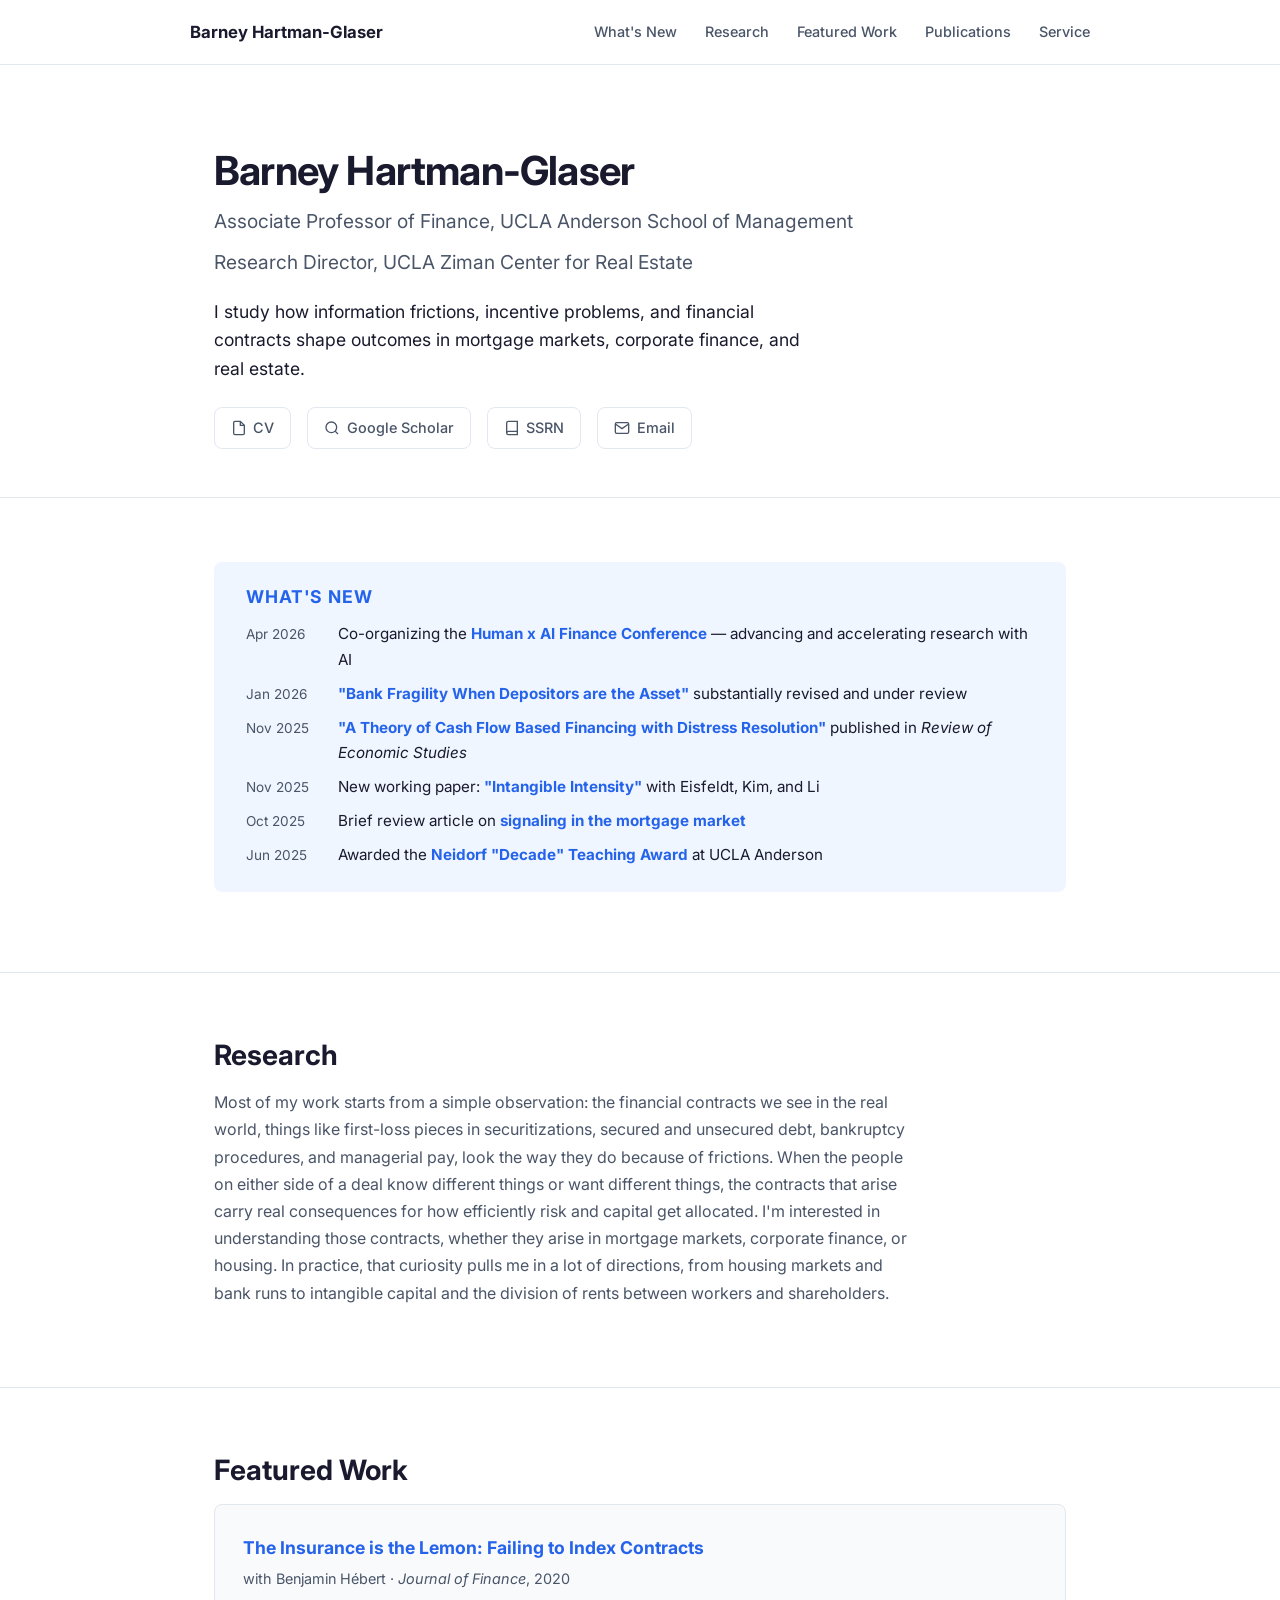
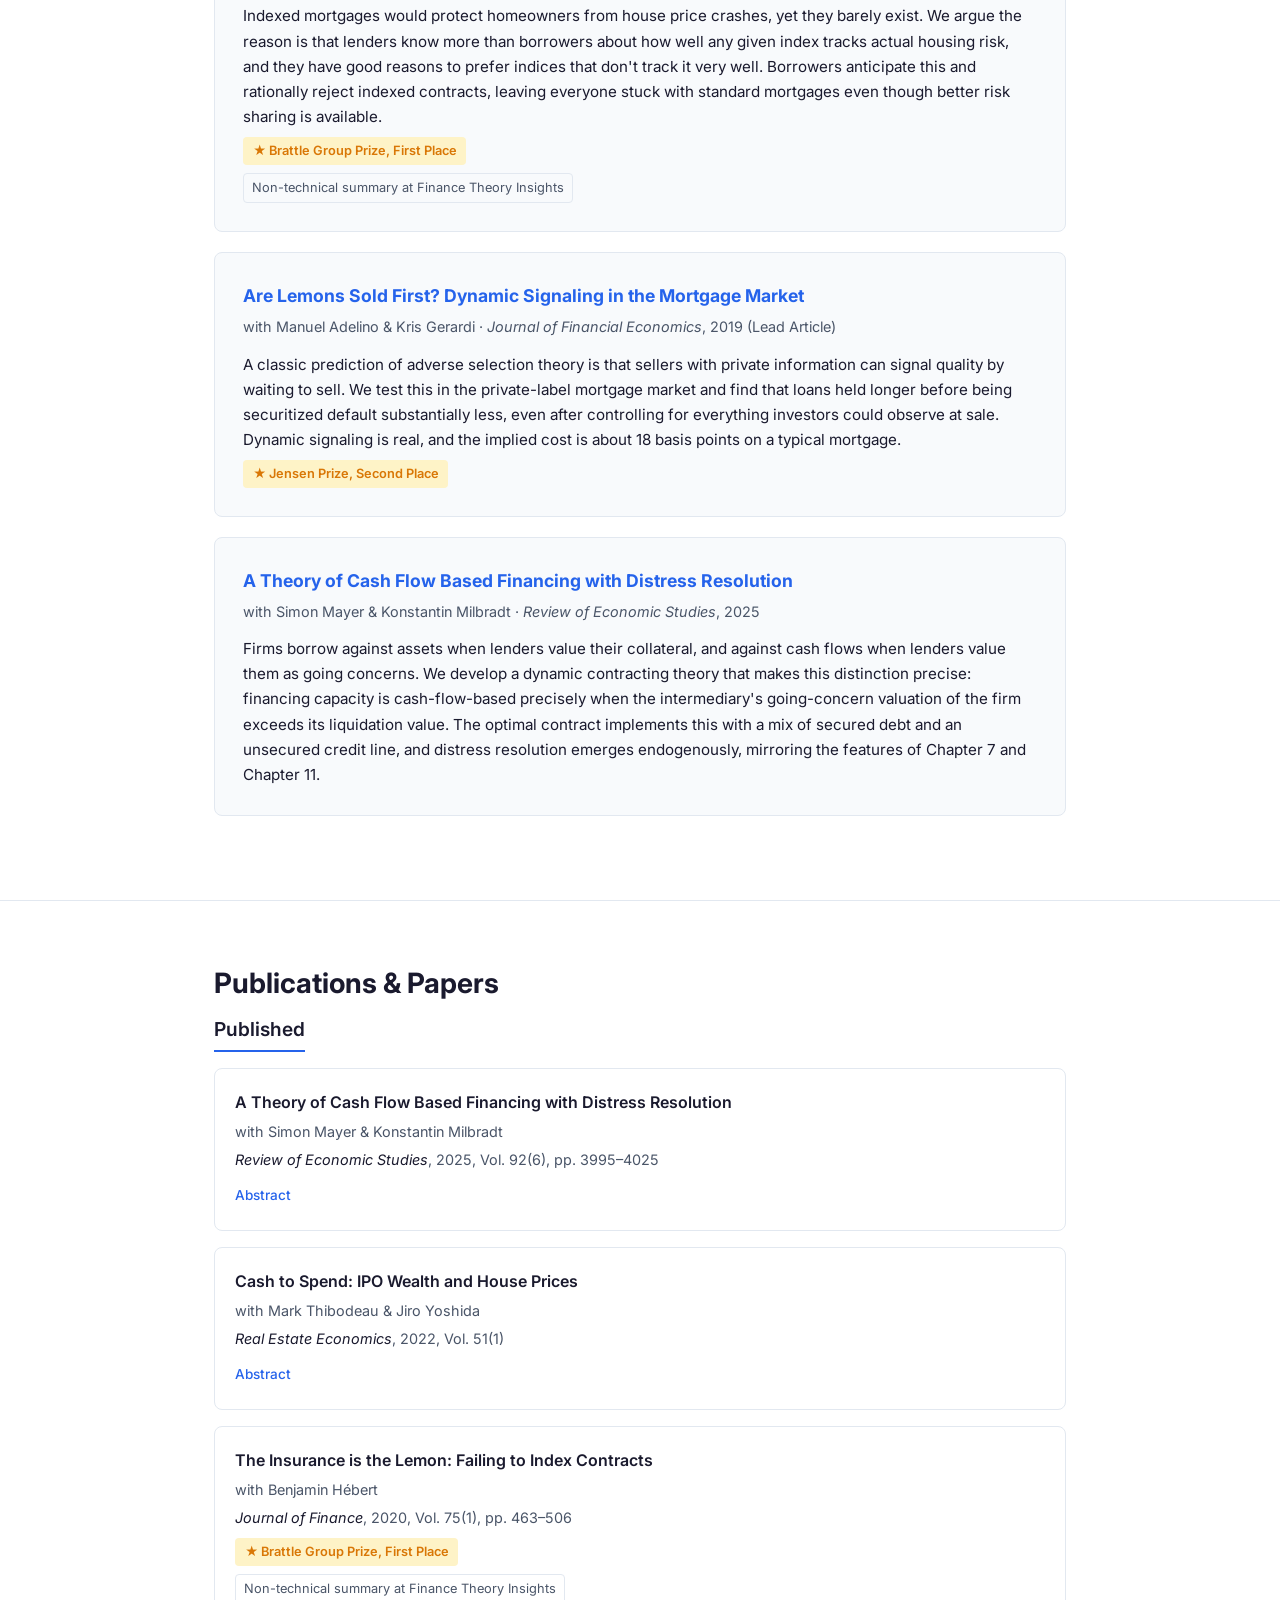
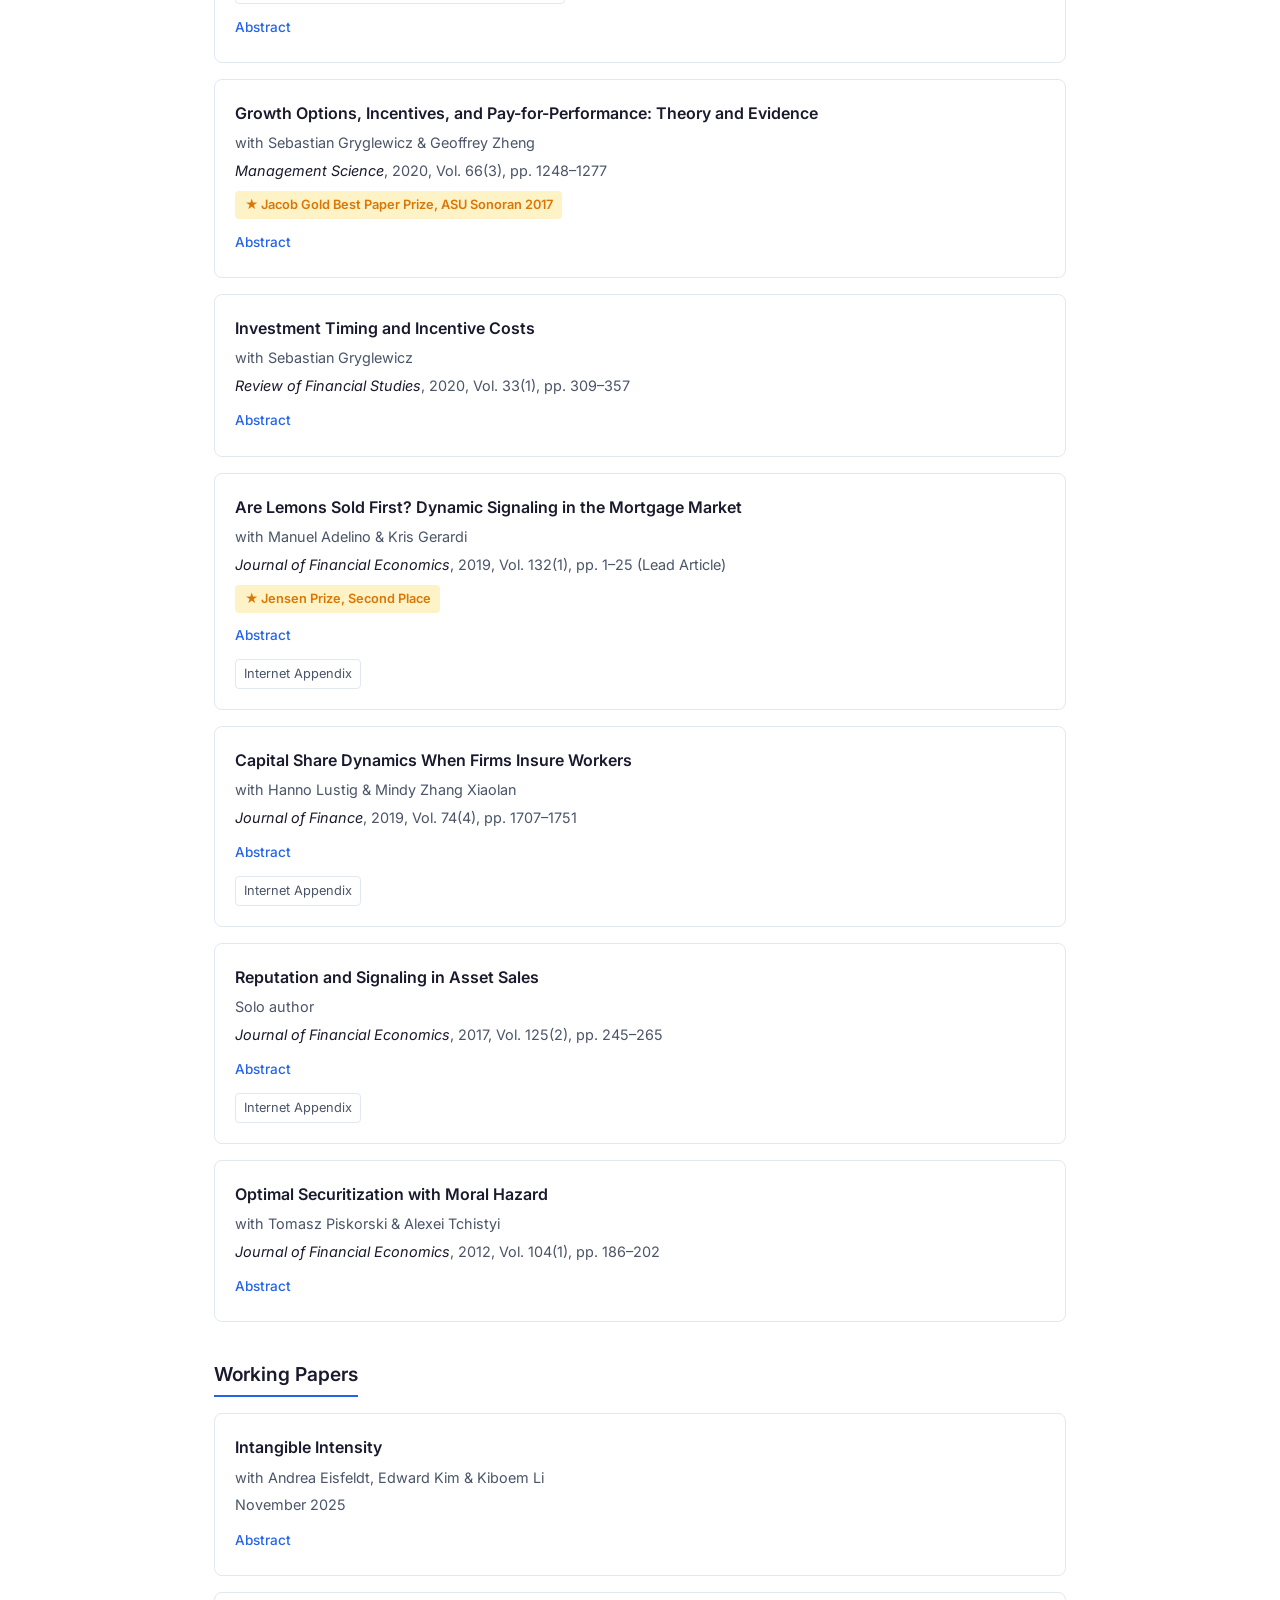
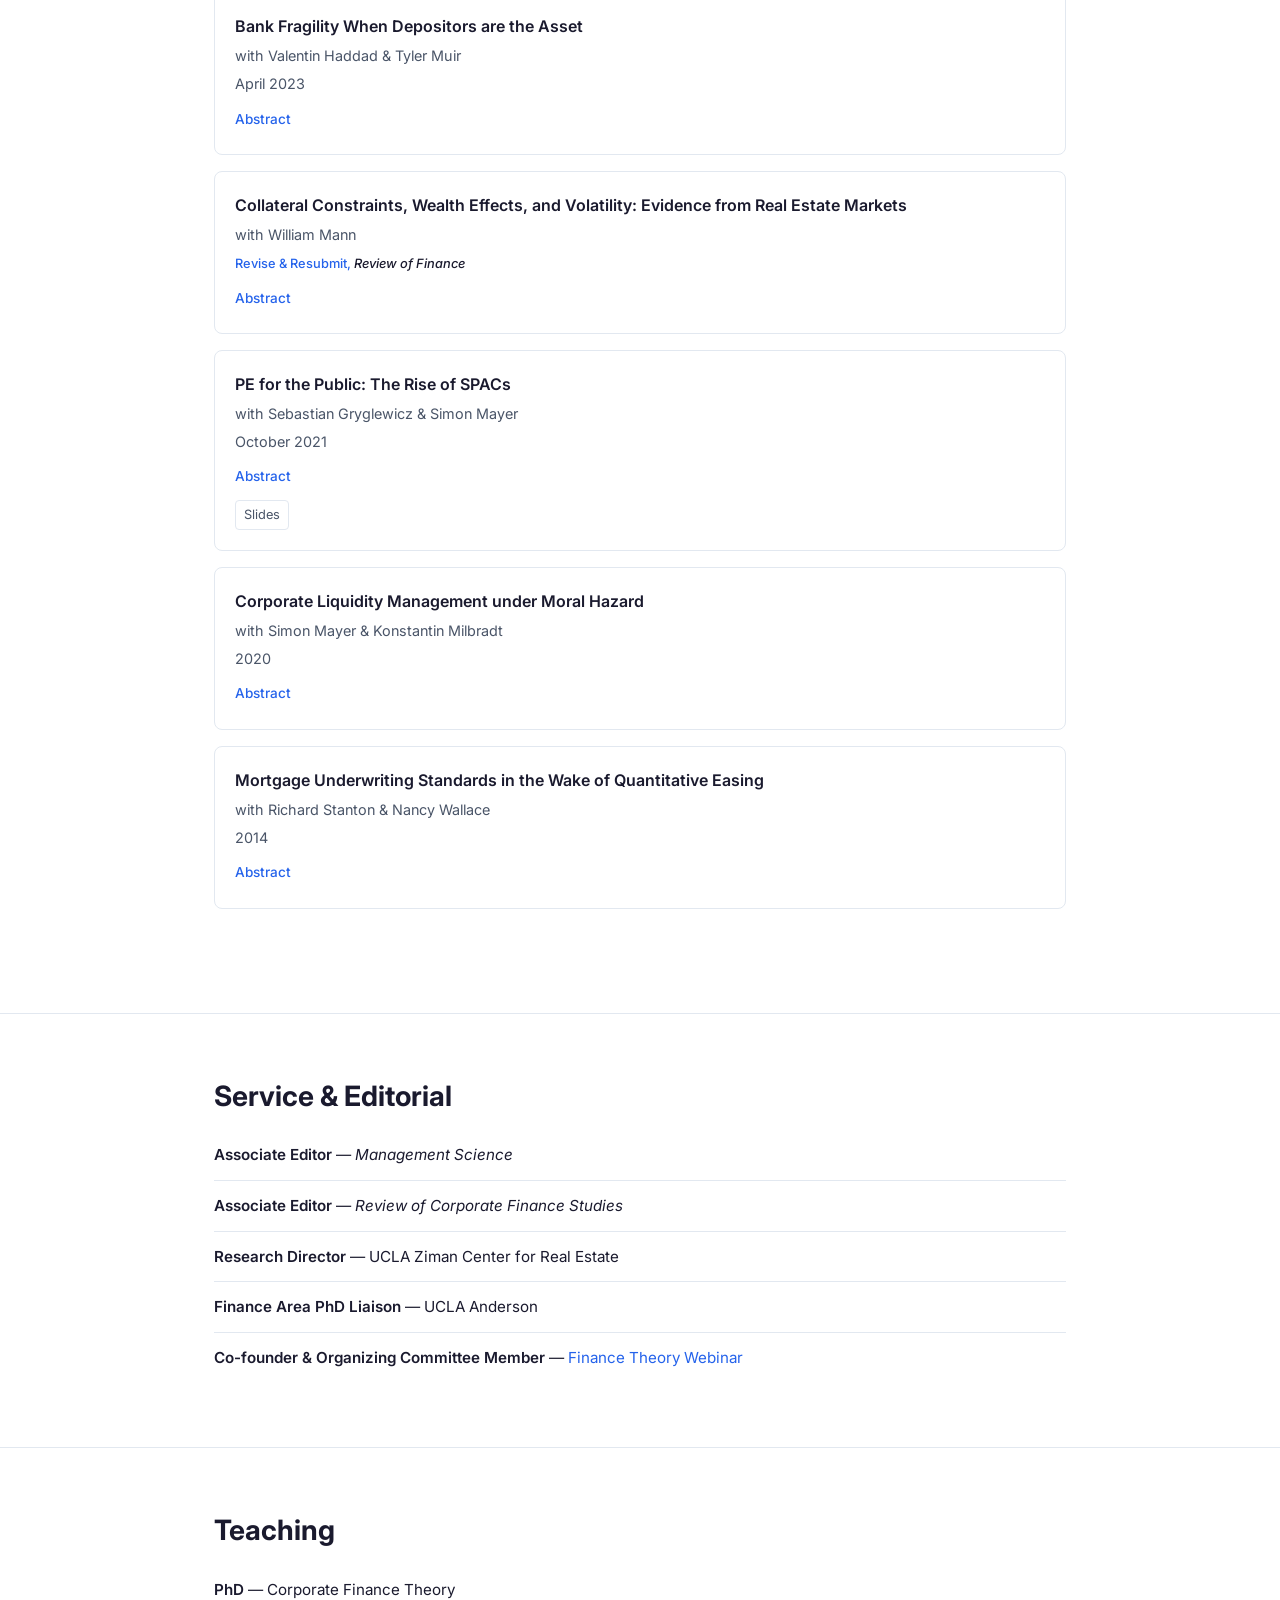
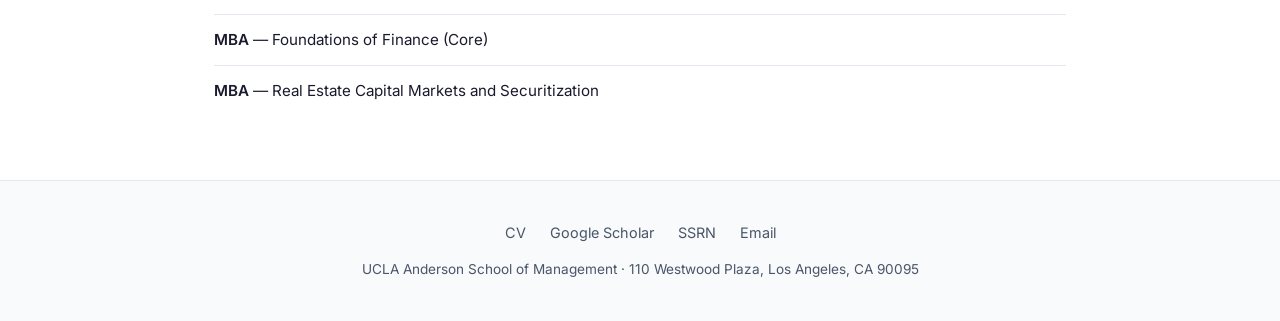
==== index.html @ dd7f3c2d "Link Intangible Intensity title directly in What's New Co-Authored-By: Claude Opus 4.6 (1M context) " ====
<!DOCTYPE html>
<html lang="en">
<head>
  <meta charset="UTF-8">
  <meta name="viewport" content="width=device-width, initial-scale=1.0">
  <title>Barney Hartman-Glaser | UCLA Anderson</title>
  <meta name="description" content="Barney Hartman-Glaser — Associate Professor of Finance at UCLA Anderson School of Management. Research in corporate finance, real estate, and financial markets.">
  <link rel="preconnect" href="https://fonts.googleapis.com">
  <link rel="preconnect" href="https://fonts.gstatic.com" crossorigin>
  <link href="https://fonts.googleapis.com/css2?family=Inter:wght@400;500;600;700&display=swap" rel="stylesheet">
  <link rel="stylesheet" href="style.css">
</head>
<body>

<!-- Navigation -->
<nav>
  <div class="nav-inner">
    <span class="nav-name">Barney Hartman-Glaser</span>
    <button class="nav-toggle" aria-label="Toggle navigation">
      <span></span><span></span><span></span>
    </button>
    <ul class="nav-links">
      <li><a href="#news">What's New</a></li>
      <li><a href="#research">Research</a></li>
      <li><a href="#highlights">Featured Work</a></li>
      <li><a href="#publications">Publications</a></li>
      <li><a href="#service">Service</a></li>
    </ul>
  </div>
</nav>

<!-- Hero -->
<section class="hero">
  <div class="container">
    <h1>Barney Hartman-Glaser</h1>
    <p class="subtitle">Associate Professor of Finance, UCLA Anderson School of Management</p>
    <p class="role-secondary">Research Director, UCLA Ziman Center for Real Estate</p>
    <p class="tagline">I study how information frictions, incentive problems, and financial contracts shape outcomes in mortgage markets, corporate finance, and real estate.</p>
    <div class="hero-links">
      <a href="https://www.dropbox.com/scl/fi/m7imgrojrclve0rdwh0t9/cv.pdf?rlkey=rh2ul4y4u78mlwgpeso19falw&dl=0" target="_blank">
        <svg width="16" height="16" fill="none" stroke="currentColor" stroke-width="2" viewBox="0 0 24 24"><path d="M14 2H6a2 2 0 0 0-2 2v16a2 2 0 0 0 2 2h12a2 2 0 0 0 2-2V8z"/><polyline points="14 2 14 8 20 8"/></svg>
        CV
      </a>
      <a href="https://scholar.google.com/citations?user=barney+hartman-glaser" target="_blank">
        <svg width="16" height="16" fill="none" stroke="currentColor" stroke-width="2" viewBox="0 0 24 24"><circle cx="11" cy="11" r="8"/><path d="M21 21l-4.35-4.35"/></svg>
        Google Scholar
      </a>
      <a href="https://papers.ssrn.com/sol3/cf_dev/AbsByAuth.cfm?per_id=1291957" target="_blank">
        <svg width="16" height="16" fill="none" stroke="currentColor" stroke-width="2" viewBox="0 0 24 24"><path d="M4 19.5A2.5 2.5 0 0 1 6.5 17H20"/><path d="M6.5 2H20v20H6.5A2.5 2.5 0 0 1 4 19.5v-15A2.5 2.5 0 0 1 6.5 2z"/></svg>
        SSRN
      </a>
      <a href="mailto:barney.hartman-glaser@anderson.ucla.edu">
        <svg width="16" height="16" fill="none" stroke="currentColor" stroke-width="2" viewBox="0 0 24 24"><path d="M4 4h16c1.1 0 2 .9 2 2v12c0 1.1-.9 2-2 2H4c-1.1 0-2-.9-2-2V6c0-1.1.9-2 2-2z"/><polyline points="22,6 12,13 2,6"/></svg>
        Email
      </a>
    </div>
  </div>
</section>

<!-- What's New -->
<section id="news">
  <div class="container">
    <div class="whats-new fade-in">
      <h2>What's New</h2>
      <div class="news-items">
        <div class="news-item">
          <span class="news-date">Apr 2026</span>
          <span class="news-text">Co-organizing the <strong><a href="https://humanxaifinance.org" target="_blank">Human x AI Finance Conference</a></strong> — advancing and accelerating research with AI</span>
        </div>
        <div class="news-item">
          <span class="news-date">Jan 2026</span>
          <span class="news-text"><strong><a href="https://www.dropbox.com/scl/fi/ums2bbi92dex06q219qvj/BankRuns.pdf?rlkey=je8rdv2jyo6s1wzcpylnpk9ki&st=rgtj3w5d&dl=0" target="_blank">"Bank Fragility When Depositors are the Asset"</a></strong> substantially revised and under review</span>
        </div>
        <div class="news-item">
          <span class="news-date">Nov 2025</span>
          <span class="news-text"><strong><a href="https://doi.org/10.1093/restud/rdae112" target="_blank">"A Theory of Cash Flow Based Financing with Distress Resolution"</a></strong> published in <em>Review of Economic Studies</em></span>
        </div>
        <div class="news-item">
          <span class="news-date">Nov 2025</span>
          <span class="news-text">New working paper: <strong><a href="https://papers.ssrn.com/sol3/papers.cfm?abstract_id=5779844" target="_blank">"Intangible Intensity"</a></strong> with Eisfeldt, Kim, and Li</span>
        </div>
        <div class="news-item">
          <span class="news-date">Oct 2025</span>
          <span class="news-text">Brief review article on <strong><a href="https://www.dropbox.com/scl/fi/mrvs9dr4jt6p3shzjzhm0/main.pdf?rlkey=rwtqrvffsk77eyxqaeh9l9kt0&st=9ae247li&dl=0" target="_blank">signaling in the mortgage market</a></strong></span>
        </div>
        <div class="news-item">
          <span class="news-date">Jun 2025</span>
          <span class="news-text">Awarded the <strong><a href="https://www.anderson.ucla.edu/faculty-and-research/faculty-awards" target="_blank">Neidorf "Decade" Teaching Award</a></strong> at UCLA Anderson</span>
        </div>
        <!-- TODO: Add more news items here -->
      </div>
    </div>
  </div>
</section>

<!-- Research Narrative -->
<section id="research">
  <div class="container">
    <h2 class="fade-in">Research</h2>
    <p class="fade-in" style="max-width: 700px; color: var(--text-secondary); margin-bottom: 1rem;">Most of my work starts from a simple observation: the financial contracts we see in the real world, things like first-loss pieces in securitizations, secured and unsecured debt, bankruptcy procedures, and managerial pay, look the way they do because of frictions. When the people on either side of a deal know different things or want different things, the contracts that arise carry real consequences for how efficiently risk and capital get allocated. I'm interested in understanding those contracts, whether they arise in mortgage markets, corporate finance, or housing. In practice, that curiosity pulls me in a lot of directions, from housing markets and bank runs to intangible capital and the division of rents between workers and shareholders.</p>
  </div>
</section>

<!-- Impact Highlights -->
<section id="highlights">
  <div class="container">
    <h2 class="fade-in">Featured Work</h2>

    <div class="highlight-card fade-in">
      <div class="paper-title"><a href="https://doi.org/10.1111/jofi.12856" target="_blank">The Insurance is the Lemon: Failing to Index Contracts</a></div>
      <div class="paper-meta">with Benjamin H&eacute;bert &middot; <em>Journal of Finance</em>, 2020</div>
      <p class="paper-description">Indexed mortgages would protect homeowners from house price crashes, yet they barely exist. We argue the reason is that lenders know more than borrowers about how well any given index tracks actual housing risk, and they have good reasons to prefer indices that don't track it very well. Borrowers anticipate this and rationally reject indexed contracts, leaving everyone stuck with standard mortgages even though better risk sharing is available.</p>
      <span class="award-badge">&#9733; Brattle Group Prize, First Place</span>
      <div class="pub-links">
        <a href="https://www.financetheory.org/insights/issue-3-may-2023/post/why-arent-mortgages-indexed-to-house-prices" target="_blank">Non-technical summary at Finance Theory Insights</a>
      </div>
    </div>

    <div class="highlight-card fade-in">
      <div class="paper-title"><a href="https://doi.org/10.1016/j.jfineco.2018.09.005" target="_blank">Are Lemons Sold First? Dynamic Signaling in the Mortgage Market</a></div>
      <div class="paper-meta">with Manuel Adelino &amp; Kris Gerardi &middot; <em>Journal of Financial Economics</em>, 2019 (Lead Article)</div>
      <p class="paper-description">A classic prediction of adverse selection theory is that sellers with private information can signal quality by waiting to sell. We test this in the private-label mortgage market and find that loans held longer before being securitized default substantially less, even after controlling for everything investors could observe at sale. Dynamic signaling is real, and the implied cost is about 18 basis points on a typical mortgage.</p>
      <span class="award-badge">&#9733; Jensen Prize, Second Place</span>
    </div>

    <div class="highlight-card fade-in">
      <div class="paper-title"><a href="https://doi.org/10.1093/restud/rdae112" target="_blank">A Theory of Cash Flow Based Financing with Distress Resolution</a></div>
      <div class="paper-meta">with Simon Mayer &amp; Konstantin Milbradt &middot; <em>Review of Economic Studies</em>, 2025</div>
      <p class="paper-description">Firms borrow against assets when lenders value their collateral, and against cash flows when lenders value them as going concerns. We develop a dynamic contracting theory that makes this distinction precise: financing capacity is cash-flow-based precisely when the intermediary's going-concern valuation of the firm exceeds its liquidation value. The optimal contract implements this with a mix of secured debt and an unsecured credit line, and distress resolution emerges endogenously, mirroring the features of Chapter 7 and Chapter 11.</p>
    </div>
  </div>
</section>

<!-- Publications -->
<section id="publications">
  <div class="container">
    <h2 class="fade-in">Publications &amp; Papers</h2>

    <!-- Published -->
    <div class="pub-category fade-in">
      <h3>Published</h3>
      <div class="pub-list">

        <div class="pub-entry">
          <div class="pub-title"><a href="https://doi.org/10.1093/restud/rdae112" target="_blank">A Theory of Cash Flow Based Financing with Distress Resolution</a></div>
          <div class="pub-authors">with Simon Mayer &amp; Konstantin Milbradt</div>
          <div class="pub-venue"><em>Review of Economic Studies</em>, 2025, Vol. 92(6), pp. 3995–4025</div>
          <details class="pub-abstract"><summary>Abstract</summary><p>We develop a dynamic contracting theory of asset- and cash flow-based financing that demonstrates how firm, intermediary, and capital market characteristics jointly shape firms' financing constraints. A firm with imperfect access to equity financing covers financing needs through costly sources: an intermediary and retained cash. The firm's financing capacity is endogenously determined by either the liquidation value of assets (asset-based) or the intermediary's going-concern valuation of the firm's cash flows (cash flow-based). The optimal contract is implemented with defaultable debt &mdash; specifically unsecured credit lines and senior-secured debt &mdash; and features risk-sharing via bankruptcy. When the firm does well, it repays its debt in full. When it does poorly, distress resolution mirrors U.S. bankruptcy procedures (Chapter 7 and 11). Secured and unsecured debt are complements because risk-sharing via unsecured debt increases secured debt capacity. Debt and equity are dynamic complements because future access to equity financing increases current debt capacity.</p></details>
        </div>

        <div class="pub-entry">
          <div class="pub-title"><a href="https://doi.org/10.1111/1540-6229.12415" target="_blank">Cash to Spend: IPO Wealth and House Prices</a></div>
          <div class="pub-authors">with Mark Thibodeau &amp; Jiro Yoshida</div>
          <div class="pub-venue"><em>Real Estate Economics</em>, 2022, Vol. 51(1)</div>
          <details class="pub-abstract"><summary>Abstract</summary><p>This study demonstrates the impact of initial public offerings (IPOs) on local house prices. Applying spatial difference-in-differences methods to IPOs in California from 1993 to 2017, we find house prices increase by 0.7% to 0.9% near an IPO firm's headquarters around filing and issuing dates. Upon lock-up expiration, price changes depend on post-issuance returns. Treating the San Francisco Bay as a commuting barrier, we identify sustained price increases after filings and temporary increases after issuing and lock-up expiration. We also confirm post-IPO price divergence between the treatment and synthetic control areas. Our findings indicate the effect of liquid wealth under mild financial constraints.</p></details>
        </div>

        <div class="pub-entry">
          <div class="pub-title"><a href="https://doi.org/10.1111/jofi.12856" target="_blank">The Insurance is the Lemon: Failing to Index Contracts</a></div>
          <div class="pub-authors">with Benjamin H&eacute;bert</div>
          <div class="pub-venue"><em>Journal of Finance</em>, 2020, Vol. 75(1), pp. 463–506</div>
          <span class="award-badge">&#9733; Brattle Group Prize, First Place</span>
          <div class="pub-links">
            <a href="https://www.financetheory.org/insights/issue-3-may-2023/post/why-arent-mortgages-indexed-to-house-prices" target="_blank">Non-technical summary at Finance Theory Insights</a>
          </div>
          <details class="pub-abstract"><summary>Abstract</summary><p>We introduce a model to explain the widespread failure to index contracts to aggregate indices, despite the apparent risk-sharing benefits of indexation. Our model features these benefits, but demonstrates that asymmetric information about the ability of indices to measure underlying aggregate states can lead to risk-sharing failures and non-indexation. Suppose that a borrower receives an offer from a lender that features higher repayments in "good" states, in exchange for lower repayments in "bad" states. To make such an offer, a lender must ask for higher average repayments, because the lender is exposed to these aggregate risks. The borrower, however, is concerned that she is paying something for nothing; if the index is a poor measure of the true aggregate state, the cost of this contract might exceed its benefits. We provide conditions under which this effect is strong enough to cause the borrower to reject this contract, and choose a conventional, non-contingent contract instead. Under these conditions, many equilibria are possible, and they can be Pareto-ranked; the use of non-contingent contracts can be viewed as a coordination failure.</p></details>
        </div>

        <div class="pub-entry">
          <div class="pub-title"><a href="https://doi.org/10.1287/mnsc.2018.3267" target="_blank">Growth Options, Incentives, and Pay-for-Performance: Theory and Evidence</a></div>
          <div class="pub-authors">with Sebastian Gryglewicz &amp; Geoffrey Zheng</div>
          <div class="pub-venue"><em>Management Science</em>, 2020, Vol. 66(3), pp. 1248–1277</div>
          <span class="award-badge">&#9733; Jacob Gold Best Paper Prize, ASU Sonoran 2017</span>
          <details class="pub-abstract"><summary>Abstract</summary><p>Pay-performance sensitivity is a common proxy for the strength of incentives. We show that growth options create a wedge between pay-effort sensitivity, which determines actual incentives, and pay-performance sensitivity, which is the ratio of pay-effort to performance-effort sensitivity. An increase in growth option intensity can increase performance-effort sensitivity more than pay-effort sensitivity, so that as incentives increase, pay-performance sensitivity decreases. We document empirical evidence consistent with this finding. Pay-performance sensitivity, measured by dollar changes in manager wealth over dollar changes in firm value, decreases with proxies for growth option intensity and increases with proxies for growth option exercise.</p></details>
        </div>

        <div class="pub-entry">
          <div class="pub-title"><a href="https://academic.oup.com/rfs/advance-article/doi/10.1093/rfs/hhz051/5488961" target="_blank">Investment Timing and Incentive Costs</a></div>
          <div class="pub-authors">with Sebastian Gryglewicz</div>
          <div class="pub-venue"><em>Review of Financial Studies</em>, 2020, Vol. 33(1), pp. 309–357</div>
          <details class="pub-abstract"><summary>Abstract</summary><p>We analyze how the costs of smoothly adjusting capital, such as incentive costs, affect investment timing. In our model, the owner of a firm holds a real option to increase a lumpy form of capital and can also smoothly adjust an incremental form of capital. Increasing the cost of incremental capital can delay or accelerate investment in lumpy capital. Incentive costs due to moral hazard are a natural source of costs for the accumulation of incremental capital. When moral hazard is severe, delaying investment in lumpy capital is costly and it is optimal to overinvest relative to the first-best case.</p></details>
        </div>

        <div class="pub-entry">
          <div class="pub-title"><a href="https://doi.org/10.1016/j.jfineco.2018.09.005" target="_blank">Are Lemons Sold First? Dynamic Signaling in the Mortgage Market</a></div>
          <div class="pub-authors">with Manuel Adelino &amp; Kris Gerardi</div>
          <div class="pub-venue"><em>Journal of Financial Economics</em>, 2019, Vol. 132(1), pp. 1–25 (Lead Article)</div>
          <span class="award-badge">&#9733; Jensen Prize, Second Place</span>
          <details class="pub-abstract"><summary>Abstract</summary><p>A central result in the theory of adverse selection in asset markets is that informed sellers can signal quality by delaying trade. This paper uses the residential mortgage market as a laboratory to test this mechanism. Using detailed, loan-level data on privately securitized mortgages, we find a strong relation between mortgage performance and time-to-sale. Importantly, this finding is conditional on all observable information about the loans. This effect is strongest in the "Alt-A" segment of the market, where loans are often originated with incomplete documentation. The results provide some of the first evidence of a signaling mechanism through delay of trade.</p></details>
          <div class="pub-links">
            <a href="https://www.dropbox.com/s/n8ty417mi9nt9vt/ALSF_internet_appendix.pdf?dl=0" target="_blank">Internet Appendix</a>
          </div>
        </div>

        <div class="pub-entry">
          <div class="pub-title"><a href="https://doi.org/10.1111/jofi.12773" target="_blank">Capital Share Dynamics When Firms Insure Workers</a></div>
          <div class="pub-authors">with Hanno Lustig &amp; Mindy Zhang Xiaolan</div>
          <div class="pub-venue"><em>Journal of Finance</em>, 2019, Vol. 74(4), pp. 1707–1751</div>
          <details class="pub-abstract"><summary>Abstract</summary><p>Although the aggregate capital share for U.S. firms has increased, the firm-level capital share has decreased on average. The divergence is due to the largest firms. While these mega-firms now produce a larger output share, their labor compensation has not increased proportionately. We develop a model in which firms insure workers against firm-specific shocks. More productive firms allocate more rents to shareholders, while less productive firms endogenously exit. Increasing firm-level risk delays the exit of less productive firms and increases the measure of mega-firms, raising the aggregate capital share and lowering it on average. We present evidence supporting this mechanism.</p></details>
          <div class="pub-links">
            <a href="https://www.dropbox.com/s/ocezw04vwe3pj9s/CSD_internet_appendix.pdf?dl=0" target="_blank">Internet Appendix</a>
          </div>
        </div>

        <div class="pub-entry">
          <div class="pub-title"><a href="http://dx.doi.org/10.1016/j.jfineco.2017.05.009" target="_blank">Reputation and Signaling in Asset Sales</a></div>
          <div class="pub-authors">Solo author</div>
          <div class="pub-venue"><em>Journal of Financial Economics</em>, 2017, Vol. 125(2), pp. 245–265</div>
          <details class="pub-abstract"><summary>Abstract</summary><p>Static adverse selection models of security issuance show that informed issuers can perfectly reveal their private information by maintaining a costly stake in the securities they issue. This paper shows that allowing an issuer to both signal current security quality via retention and build a reputation for honesty leads that issuer to misreport quality even when owning a positive stake &mdash; the equilibrium is neither separating nor pooling. An issuer retains less as reputation improves and prices are more sensitive to retention when the issuer has a worse reputation.</p></details>
          <div class="pub-links">
            <a href="https://www.dropbox.com/s/tde2geav7j2903l/RSAS_internetappendix.pdf?dl=0" target="_blank">Internet Appendix</a>
          </div>
        </div>

        <div class="pub-entry">
          <div class="pub-title"><a href="https://doi.org/10.1016/j.jfineco.2011.12.007" target="_blank">Optimal Securitization with Moral Hazard</a></div>
          <div class="pub-authors">with Tomasz Piskorski &amp; Alexei Tchistyi</div>
          <div class="pub-venue"><em>Journal of Financial Economics</em>, 2012, Vol. 104(1), pp. 186–202</div>
          <details class="pub-abstract"><summary>Abstract</summary><p>We consider the optimal design of mortgage-backed securities (MBS) in a dynamic setting in which a mortgage underwriter with limited liability can engage in costly hidden effort to screen borrowers and can sell loans to investors. We show that (i) the timing of payments to the underwriter is the key incentive mechanism, (ii) the maturity of the optimal contract can be short, and that (iii) bundling mortgages is efficient as it allows investors to learn about underwriter effort more quickly, an information enhancement effect. Finally, we demonstrate that the optimal contract can be closely approximated by the "first loss piece."</p></details>
        </div>

      </div>
    </div>

    <!-- Working Papers -->
    <div class="pub-category fade-in">
      <h3>Working Papers</h3>
      <div class="pub-list">

        <div class="pub-entry">
          <div class="pub-title"><a href="https://papers.ssrn.com/sol3/papers.cfm?abstract_id=5779844" target="_blank">Intangible Intensity</a></div>
          <div class="pub-authors">with Andrea Eisfeldt, Edward Kim &amp; Kiboem Li</div>
          <div class="pub-venue">November 2025</div>
          <details class="pub-abstract"><summary>Abstract</summary><p>We develop a text-based measure of intangible investment intensity derived from firms' 10-K filings. Our approach further classifies disclosure text into knowledge, customer, and organization capital. Firms with high intangible intensity are smaller, younger, and invest heavily in R&amp;D, SG&amp;A, and human capital, while the three subcomponents map cleanly to distinct economic firm types. Intangible intensity contains information about future profitability that is not captured by standard accounting measures. Managerial language thus embeds forward-looking signals about intangible investment that accounting data obscure.</p></details>
        </div>

        <div class="pub-entry">
          <div class="pub-title"><a href="https://www.dropbox.com/scl/fi/ums2bbi92dex06q219qvj/BankRuns.pdf?rlkey=je8rdv2jyo6s1wzcpylnpk9ki&st=rgtj3w5d&dl=0" target="_blank">Bank Fragility When Depositors are the Asset</a></div>
          <div class="pub-authors">with Valentin Haddad &amp; Tyler Muir</div>
          <div class="pub-venue">April 2023</div>
          <details class="pub-abstract"><summary>Abstract</summary><p>Banks' relationships with depositors are valuable when depositors remain sticky, but this value evaporates if they leave. This tension makes banks fragile when rates rise and asset values decline: if depositors leave, the bank fails, justifying their departure. Failures can happen even with liquid assets and deposit insurance, especially for banks with valuable relationships. Bank values exhibit non-linear exposure to interest rates: normally mostly insensitive but highly responsive as losses mount. This complicates capital assessment, as neither mark-to-market nor hold-to-maturity captures bank health. We find evidence supporting these mechanisms during the 2022-23 rate hikes, culminating in Silicon Valley Bank's failure.</p></details>
        </div>

        <div class="pub-entry">
          <div class="pub-title"><a href="https://www.dropbox.com/s/mewb4x00yilhurp/collateral.pdf?dl=0" target="_blank">Collateral Constraints, Wealth Effects, and Volatility: Evidence from Real Estate Markets</a></div>
          <div class="pub-authors">with William Mann</div>
          <div class="pub-venue"><span class="pub-status">Revise &amp; Resubmit, <em>Review of Finance</em></span></div>
          <details class="pub-abstract"><summary>Abstract</summary><p>We document that, within-region, lower-income zip codes have more volatile returns to housing than do higher-income zip codes, without any corresponding higher returns. We rationalize this finding with a simple model that features a collateral constraint on borrowing and non-homothetic preferences over housing. Shocks to the representative household's marginal rate of substitution lead to volatility in the return to housing via the collateral constraint. We argue that lower-income households have a more volatile marginal rate of substitution, and thus more volatile returns to housing, consistent with our empirical findings. We provide further evidence for our mechanism using (1) variation in wealth induced by lagged housing returns; (2) cross-sectional data on the housing expenditure share; and (3) state-level non-recourse status, which instruments for the tightness of collateral constraints. Finally, we observe that endogenous volatility in housing returns may limit the available supply of housing, via producers' option to delay. Consistent with this hypothesis, the age of the housing stock is monotonically decreasing in local income levels.</p></details>
        </div>

        <div class="pub-entry">
          <div class="pub-title"><a href="https://papers.ssrn.com/sol3/papers.cfm?abstract_id=3947368" target="_blank">PE for the Public: The Rise of SPACs</a></div>
          <div class="pub-authors">with Sebastian Gryglewicz &amp; Simon Mayer</div>
          <div class="pub-venue">October 2021</div>
          <details class="pub-abstract"><summary>Abstract</summary><p>A special purpose acquisition company (SPAC) allows sponsors to directly access public capital markets to raise funds to conduct acquisitions. Traditionally, such experts would raise capital for this activity by first tapping private markets to initiate a venture capital (VC) or private equity (PE) fund. We present a model that explains why SPAC financing has recently become attractive relative to the traditional PE-to-IPO approach. PE-to-IPO financing more efficiently separates high-quality from low-quality experts. SPAC financing more efficiently separates good acquisitions from bad acquisitions and therefore is the preferred mode of funding for firms subject to severe adverse selection. Thus, the increased use of SPAC financing is consistent with the recent rise of intangible assets and technology firms, which may have increased the severity of the adverse selection problem over firm acquisitions. The model explains several features of PE-to-IPO and SPAC financing.</p></details>
          <div class="pub-links">
            <a href="https://www.dropbox.com/s/zc465rd0mtwahjy/SPACS_slides.pdf?dl=0" target="_blank">Slides</a>
          </div>
        </div>

        <div class="pub-entry">
          <div class="pub-title"><a href="https://www.dropbox.com/s/s8rnybgghhpqh5d/HMM.pdf?dl=0" target="_blank">Corporate Liquidity Management under Moral Hazard</a></div>
          <div class="pub-authors">with Simon Mayer &amp; Konstantin Milbradt</div>
          <div class="pub-venue">2020</div>
          <details class="pub-abstract"><summary>Abstract</summary><p>We present a model of liquidity management and financing decisions under moral hazard in which a firm accumulates cash to forestall liquidity default. When the cash balance is high, a tension arises between accumulating more cash to reduce the probability of default and providing incentives for the manager. When the cash balance is low, the firm hedges against liquidity default by transferring cash flow risk to the manager via high powered incentives. This risk transfer occurs even though the manager is risk averse and the firm's owners are risk neutral because default is inefficient. Firms with more volatile cash flows transfer less risk to the manager and hold more cash. Agency conflicts lead to endogenous flotation costs related to the severity of the moral hazard problem. These flotation costs always reduce the funds raised during a refinancing round to below the no-moral-hazard benchmark.</p></details>
        </div>

        <div class="pub-entry">
          <div class="pub-title"><a href="https://www.dropbox.com/s/jr8x270b41npjdl/MUSQE.pdf?dl=0" target="_blank">Mortgage Underwriting Standards in the Wake of Quantitative Easing</a></div>
          <div class="pub-authors">with Richard Stanton &amp; Nancy Wallace</div>
          <div class="pub-venue">2014</div>
          <details class="pub-abstract"><summary>Abstract</summary><p>While the large-scale asset purchases (LSAPs) have funneled vast amounts of capital into the secondary market for mortgages, the direct effect of these programs on the primary mortgage market is not yet clear. We present evidence that while the LSAPs may have improved conditions for the least risky borrowers, they have not improved conditions for all borrowers. For example, the average FICO score of agency securitized mortgages increased from below 720 (low risk) in 2008 to above 760 (extremely low risk) in 2012. What explains this dramatic shift in the average quality of agency securitized mortgages, and why did it persist even with the flood of capital into the secondary mortgage market from the LSAPs? We argue that the change in the probability of buy back requests on Fannie and Freddie mortgage backed securities can explain the tightening of mortgage credit standards.</p></details>
        </div>

      </div>
    </div>


  </div>
</section>

<!-- Service & Editorial -->
<section id="service">
  <div class="container">
    <h2 class="fade-in">Service &amp; Editorial</h2>
    <ul class="service-list fade-in">
      <li><span class="service-role">Associate Editor</span> — <em>Management Science</em></li>
      <li><span class="service-role">Associate Editor</span> — <em>Review of Corporate Finance Studies</em></li>
      <li><span class="service-role">Research Director</span> — UCLA Ziman Center for Real Estate</li>
      <li><span class="service-role">Finance Area PhD Liaison</span> — UCLA Anderson</li>
      <li><span class="service-role">Co-founder &amp; Organizing Committee Member</span> — <a href="https://ftwebinar.org" target="_blank">Finance Theory Webinar</a></li>
      <!-- TODO: Add additional service roles, conference organizing, etc. -->
    </ul>
  </div>
</section>

<!-- Teaching -->
<section id="teaching">
  <div class="container">
    <h2 class="fade-in">Teaching</h2>
    <ul class="service-list fade-in">
      <li><span class="service-role">PhD</span> — Corporate Finance Theory</li>
      <li><span class="service-role">MBA</span> — Foundations of Finance (Core)</li>
      <li><span class="service-role">MBA</span> — Real Estate Capital Markets and Securitization</li>
    </ul>
  </div>
</section>

<!-- Footer -->
<footer>
  <div class="container">
    <div class="footer-links">
      <a href="https://www.dropbox.com/scl/fi/m7imgrojrclve0rdwh0t9/cv.pdf?rlkey=rh2ul4y4u78mlwgpeso19falw&dl=0" target="_blank">CV</a>
      <a href="https://scholar.google.com/citations?user=barney+hartman-glaser" target="_blank">Google Scholar</a>
      <a href="https://papers.ssrn.com/sol3/cf_dev/AbsByAuth.cfm?per_id=1291957" target="_blank">SSRN</a>
      <a href="mailto:barney.hartman-glaser@anderson.ucla.edu">Email</a>
    </div>
    <p class="footer-info">UCLA Anderson School of Management &middot; 110 Westwood Plaza, Los Angeles, CA 90095</p>
  </div>
</footer>

<script src="script.js"></script>
</body>
</html>
---- style.css ----
/* ============================================
   Barney Hartman-Glaser — Academic Webpage
   Light & clean design, blue accent
   ============================================ */

:root {
  --blue: #2563eb;
  --blue-light: #eff6ff;
  --blue-dark: #1e40af;
  --text: #1a1a2e;
  --text-secondary: #4a5568;
  --bg: #ffffff;
  --bg-alt: #f8fafc;
  --border: #e2e8f0;
  --accent-gold: #d97706;
  --radius: 8px;
  --max-width: 900px;
}

*, *::before, *::after {
  box-sizing: border-box;
  margin: 0;
  padding: 0;
}

html {
  scroll-behavior: smooth;
  scroll-padding-top: 80px;
}

body {
  font-family: 'Inter', -apple-system, BlinkMacSystemFont, 'Segoe UI', sans-serif;
  color: var(--text);
  background: var(--bg);
  line-height: 1.7;
  font-size: 16px;
  -webkit-font-smoothing: antialiased;
}

/* ---- Typography ---- */

h1, h2, h3, h4 {
  line-height: 1.3;
  font-weight: 700;
}

h1 { font-size: 2.5rem; }
h2 { font-size: 1.75rem; margin-bottom: 1rem; }
h3 { font-size: 1.15rem; font-weight: 600; }

a {
  color: var(--blue);
  text-decoration: none;
  transition: color 0.2s;
}

a:hover {
  color: var(--blue-dark);
}

/* ---- Layout ---- */

.container {
  max-width: var(--max-width);
  margin: 0 auto;
  padding: 0 1.5rem;
}

section {
  padding: 4rem 0;
}

section + section {
  border-top: 1px solid var(--border);
}

/* ---- Navigation ---- */

nav {
  position: sticky;
  top: 0;
  background: rgba(255, 255, 255, 0.95);
  backdrop-filter: blur(12px);
  -webkit-backdrop-filter: blur(12px);
  border-bottom: 1px solid var(--border);
  z-index: 100;
  padding: 0 1.5rem;
}

nav .nav-inner {
  max-width: var(--max-width);
  margin: 0 auto;
  display: flex;
  align-items: center;
  justify-content: space-between;
  height: 64px;
}

nav .nav-name {
  font-weight: 700;
  font-size: 1.05rem;
  color: var(--text);
}

nav .nav-links {
  display: flex;
  gap: 1.75rem;
  list-style: none;
}

nav .nav-links a {
  color: var(--text-secondary);
  font-size: 0.9rem;
  font-weight: 500;
  transition: color 0.2s;
}

nav .nav-links a:hover,
nav .nav-links a.active {
  color: var(--blue);
}

.nav-toggle {
  display: none;
  background: none;
  border: none;
  cursor: pointer;
  padding: 0.5rem;
}

.nav-toggle span {
  display: block;
  width: 22px;
  height: 2px;
  background: var(--text);
  margin: 5px 0;
  transition: 0.3s;
}

/* ---- Hero ---- */

.hero {
  padding: 5rem 0 3rem;
  border-bottom: none;
}

.hero h1 {
  margin-bottom: 0.5rem;
  letter-spacing: -0.02em;
}

.hero .subtitle {
  font-size: 1.2rem;
  color: var(--text-secondary);
  margin-bottom: 0.5rem;
}

.hero .role-secondary {
  font-size: 1.2rem;
  color: var(--text-secondary);
  margin-bottom: 1.25rem;
}

.hero .tagline {
  font-size: 1.1rem;
  color: var(--text);
  margin-bottom: 1.5rem;
  max-width: 600px;
  line-height: 1.6;
}

.hero-links {
  display: flex;
  gap: 1rem;
  flex-wrap: wrap;
}

.hero-links a {
  display: inline-flex;
  align-items: center;
  gap: 0.4rem;
  padding: 0.5rem 1rem;
  border: 1px solid var(--border);
  border-radius: var(--radius);
  font-size: 0.9rem;
  font-weight: 500;
  color: var(--text-secondary);
  transition: all 0.2s;
}

.hero-links a:hover {
  border-color: var(--blue);
  color: var(--blue);
  background: var(--blue-light);
}

/* ---- What's New ---- */

.whats-new {
  background: var(--blue-light);
  border-radius: var(--radius);
  padding: 1.5rem 2rem;
  margin-bottom: 1rem;
}

.whats-new h2 {
  font-size: 1.1rem;
  color: var(--blue);
  margin-bottom: 0.75rem;
  text-transform: uppercase;
  letter-spacing: 0.05em;
}

.news-items {
  display: flex;
  flex-direction: column;
  gap: 0.5rem;
}

.news-item {
  display: flex;
  gap: 0.75rem;
  align-items: baseline;
}

.news-date {
  font-size: 0.85rem;
  color: var(--text-secondary);
  white-space: nowrap;
  min-width: 80px;
}

.news-text {
  font-size: 0.95rem;
}

/* ---- Research Narrative ---- */

/* ---- Impact Highlights ---- */

.highlight-card {
  background: var(--bg-alt);
  border-radius: var(--radius);
  padding: 1.75rem;
  margin-bottom: 1.25rem;
  border: 1px solid var(--border);
  transition: box-shadow 0.2s;
}

.highlight-card:hover {
  box-shadow: 0 4px 12px rgba(0, 0, 0, 0.06);
}

.highlight-card .paper-title {
  font-size: 1.1rem;
  font-weight: 700;
  margin-bottom: 0.25rem;
}

.highlight-card .paper-meta {
  font-size: 0.9rem;
  color: var(--text-secondary);
  margin-bottom: 0.75rem;
}

.highlight-card .paper-description {
  font-size: 0.95rem;
  line-height: 1.65;
}

.award-badge {
  display: inline-flex;
  align-items: center;
  gap: 0.3rem;
  background: #fef3c7;
  color: var(--accent-gold);
  font-size: 0.8rem;
  font-weight: 600;
  padding: 0.2rem 0.6rem;
  border-radius: 4px;
  margin-top: 0.5rem;
}

/* ---- Publications ---- */

.pub-category {
  margin-bottom: 2.5rem;
}

.pub-category h3 {
  font-size: 1.2rem;
  margin-bottom: 1rem;
  padding-bottom: 0.5rem;
  border-bottom: 2px solid var(--blue);
  display: inline-block;
}

.pub-list {
  display: flex;
  flex-direction: column;
  gap: 1rem;
}

.pub-entry {
  padding: 1.25rem;
  border-radius: var(--radius);
  border: 1px solid var(--border);
  transition: box-shadow 0.2s, border-color 0.2s;
}

.pub-entry:hover {
  box-shadow: 0 2px 8px rgba(0, 0, 0, 0.04);
  border-color: var(--blue);
}

.pub-title {
  font-weight: 600;
  font-size: 1rem;
  margin-bottom: 0.25rem;
}

.pub-title a {
  color: var(--text);
}

.pub-title a:hover {
  color: var(--blue);
}

.pub-authors {
  font-size: 0.9rem;
  color: var(--text-secondary);
  margin-bottom: 0.2rem;
}

.pub-venue {
  font-size: 0.9rem;
  color: var(--text-secondary);
}

.pub-venue em {
  font-style: italic;
  color: var(--text);
}

.pub-links {
  margin-top: 0.5rem;
  display: flex;
  gap: 0.75rem;
  flex-wrap: wrap;
}

.pub-links a {
  font-size: 0.8rem;
  padding: 0.2rem 0.5rem;
  border: 1px solid var(--border);
  border-radius: 4px;
  color: var(--text-secondary);
  transition: all 0.2s;
}

.pub-links a:hover {
  border-color: var(--blue);
  color: var(--blue);
}

.pub-status {
  font-size: 0.8rem;
  color: var(--blue);
  font-weight: 500;
}

.pub-abstract {
  margin-top: 0.5rem;
}

.pub-abstract summary {
  font-size: 0.85rem;
  font-weight: 500;
  color: var(--blue);
  cursor: pointer;
  display: inline-flex;
  align-items: center;
  gap: 0.3rem;
  padding: 0.2rem 0;
  user-select: none;
}

.pub-abstract summary:hover {
  color: var(--blue-dark);
}

.pub-abstract summary::marker {
  color: var(--blue);
}

.pub-abstract p {
  font-size: 0.9rem;
  color: var(--text-secondary);
  line-height: 1.65;
  margin-top: 0.5rem;
  padding-left: 0.25rem;
  border-left: 2px solid var(--border);
  padding: 0.5rem 0.75rem;
  background: var(--bg-alt);
  border-radius: 0 var(--radius) var(--radius) 0;
}

/* ---- Service ---- */

.service-list {
  list-style: none;
  padding: 0;
}

.service-list li {
  padding: 0.75rem 0;
  border-bottom: 1px solid var(--border);
  font-size: 0.95rem;
}

.service-list li:last-child {
  border-bottom: none;
}

.service-role {
  font-weight: 600;
}

/* ---- Teaching ---- */

.placeholder-note {
  background: var(--bg-alt);
  border-radius: var(--radius);
  padding: 1.5rem;
  color: var(--text-secondary);
  font-style: italic;
  font-size: 0.95rem;
}

/* ---- Footer ---- */

footer {
  padding: 2.5rem 0;
  border-top: 1px solid var(--border);
  background: var(--bg-alt);
  text-align: center;
}

footer .footer-links {
  display: flex;
  gap: 1.5rem;
  justify-content: center;
  margin-bottom: 0.75rem;
}

footer .footer-links a {
  font-size: 0.9rem;
  color: var(--text-secondary);
}

footer .footer-info {
  font-size: 0.85rem;
  color: var(--text-secondary);
}

/* ---- Scroll animations ---- */

.fade-in {
  opacity: 0;
  transform: translateY(20px);
  transition: opacity 0.6s ease, transform 0.6s ease;
}

.fade-in.visible {
  opacity: 1;
  transform: translateY(0);
}

/* ---- Responsive ---- */

@media (max-width: 768px) {
  h1 { font-size: 2rem; }
  h2 { font-size: 1.4rem; }

  .hero { padding: 3rem 0 2rem; }

  nav .nav-links {
    display: none;
    position: absolute;
    top: 64px;
    left: 0;
    right: 0;
    background: var(--bg);
    flex-direction: column;
    padding: 1rem 1.5rem;
    border-bottom: 1px solid var(--border);
    gap: 0.75rem;
  }

  nav .nav-links.open {
    display: flex;
  }

  .nav-toggle {
    display: block;
  }

  .whats-new {
    padding: 1.25rem;
  }

  .news-item {
    flex-direction: column;
    gap: 0.1rem;
  }

  section {
    padding: 2.5rem 0;
  }
}

@media (max-width: 480px) {
  h1 { font-size: 1.65rem; }

  .hero-links {
    flex-direction: column;
  }

  .hero-links a {
    justify-content: center;
  }
}
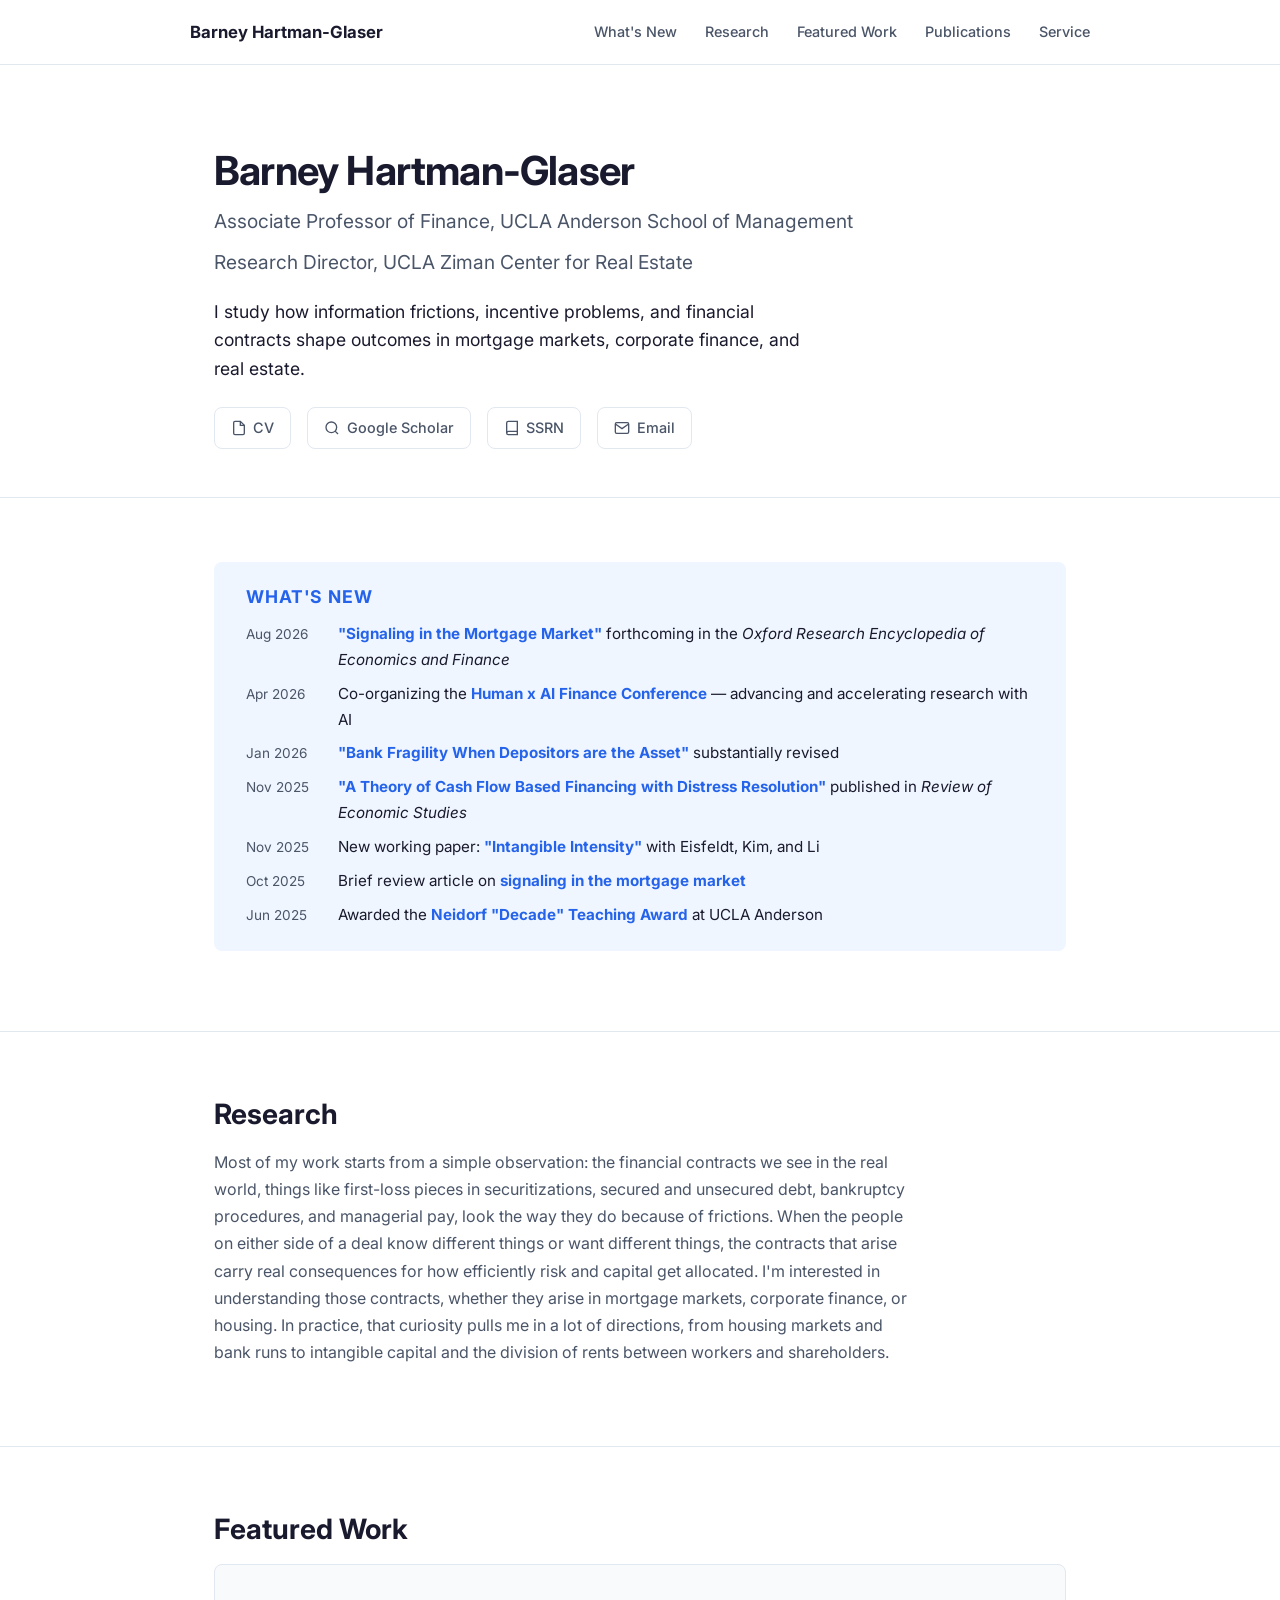
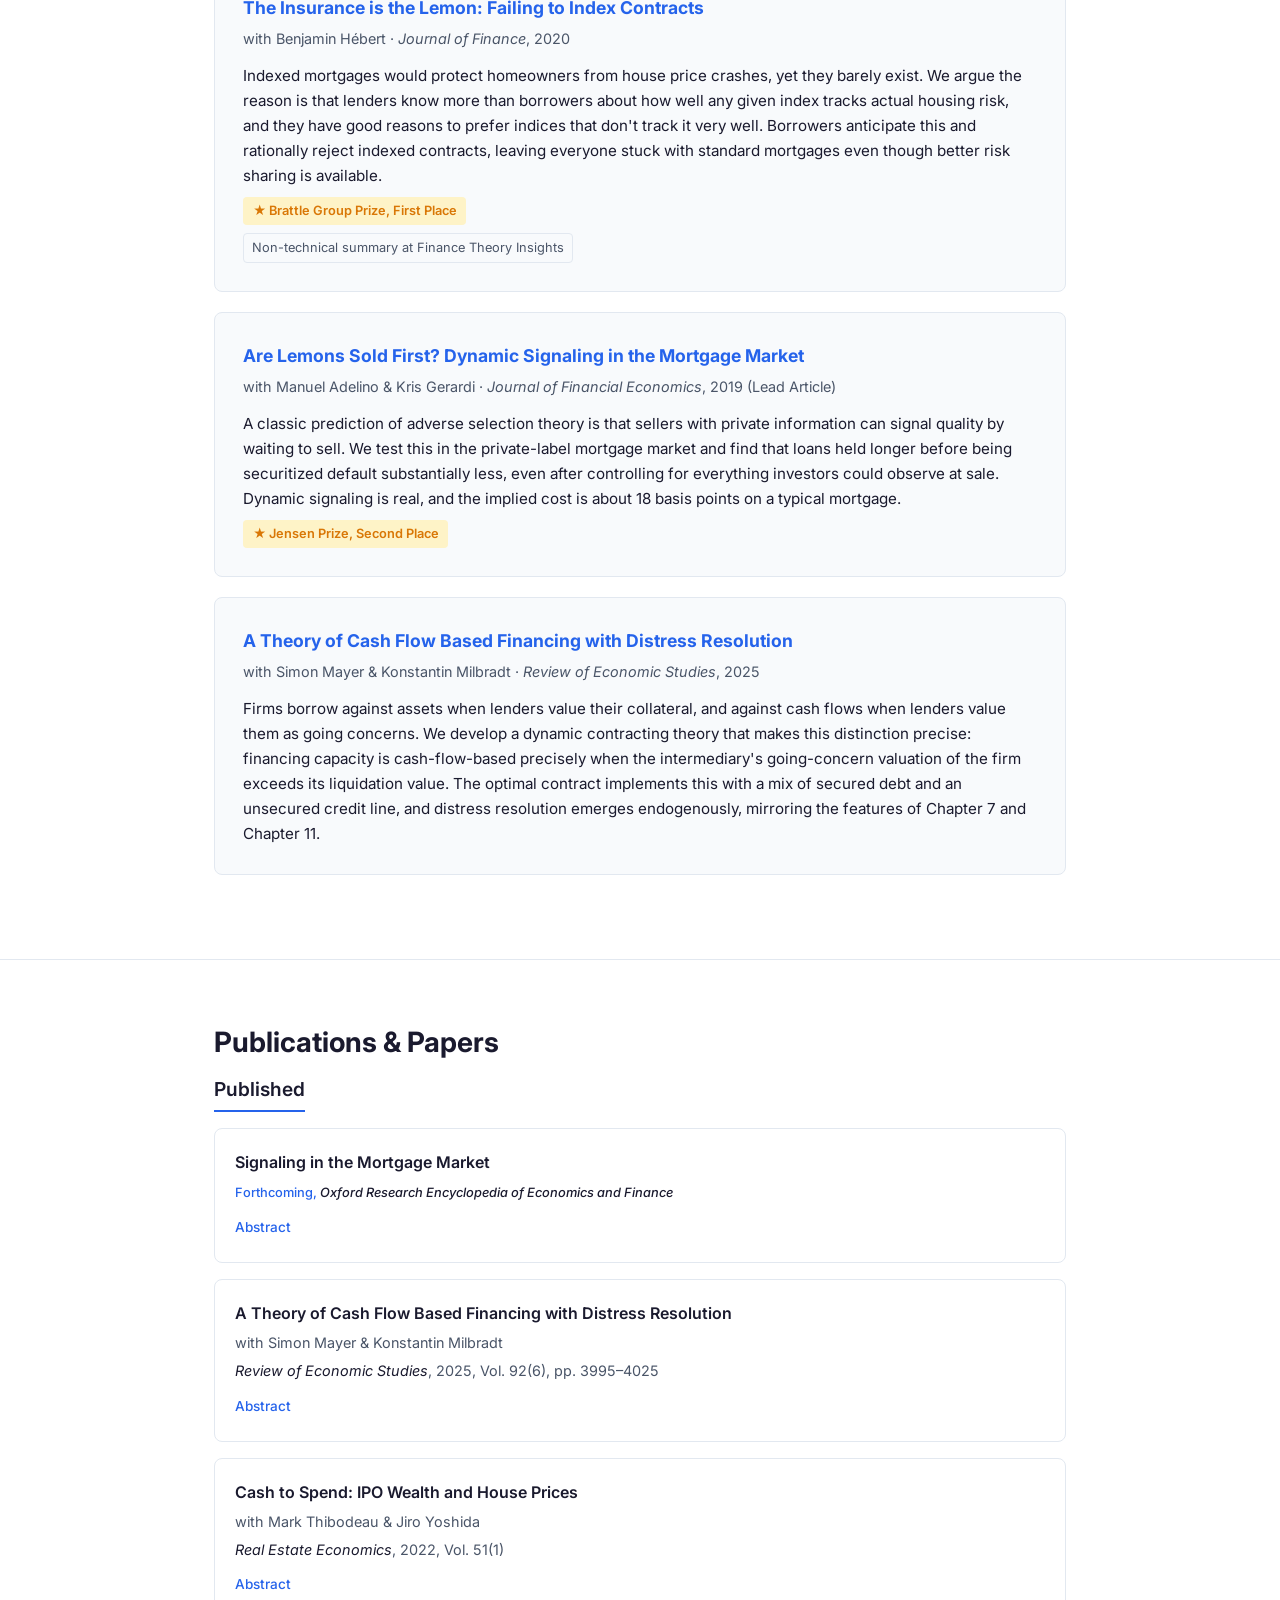
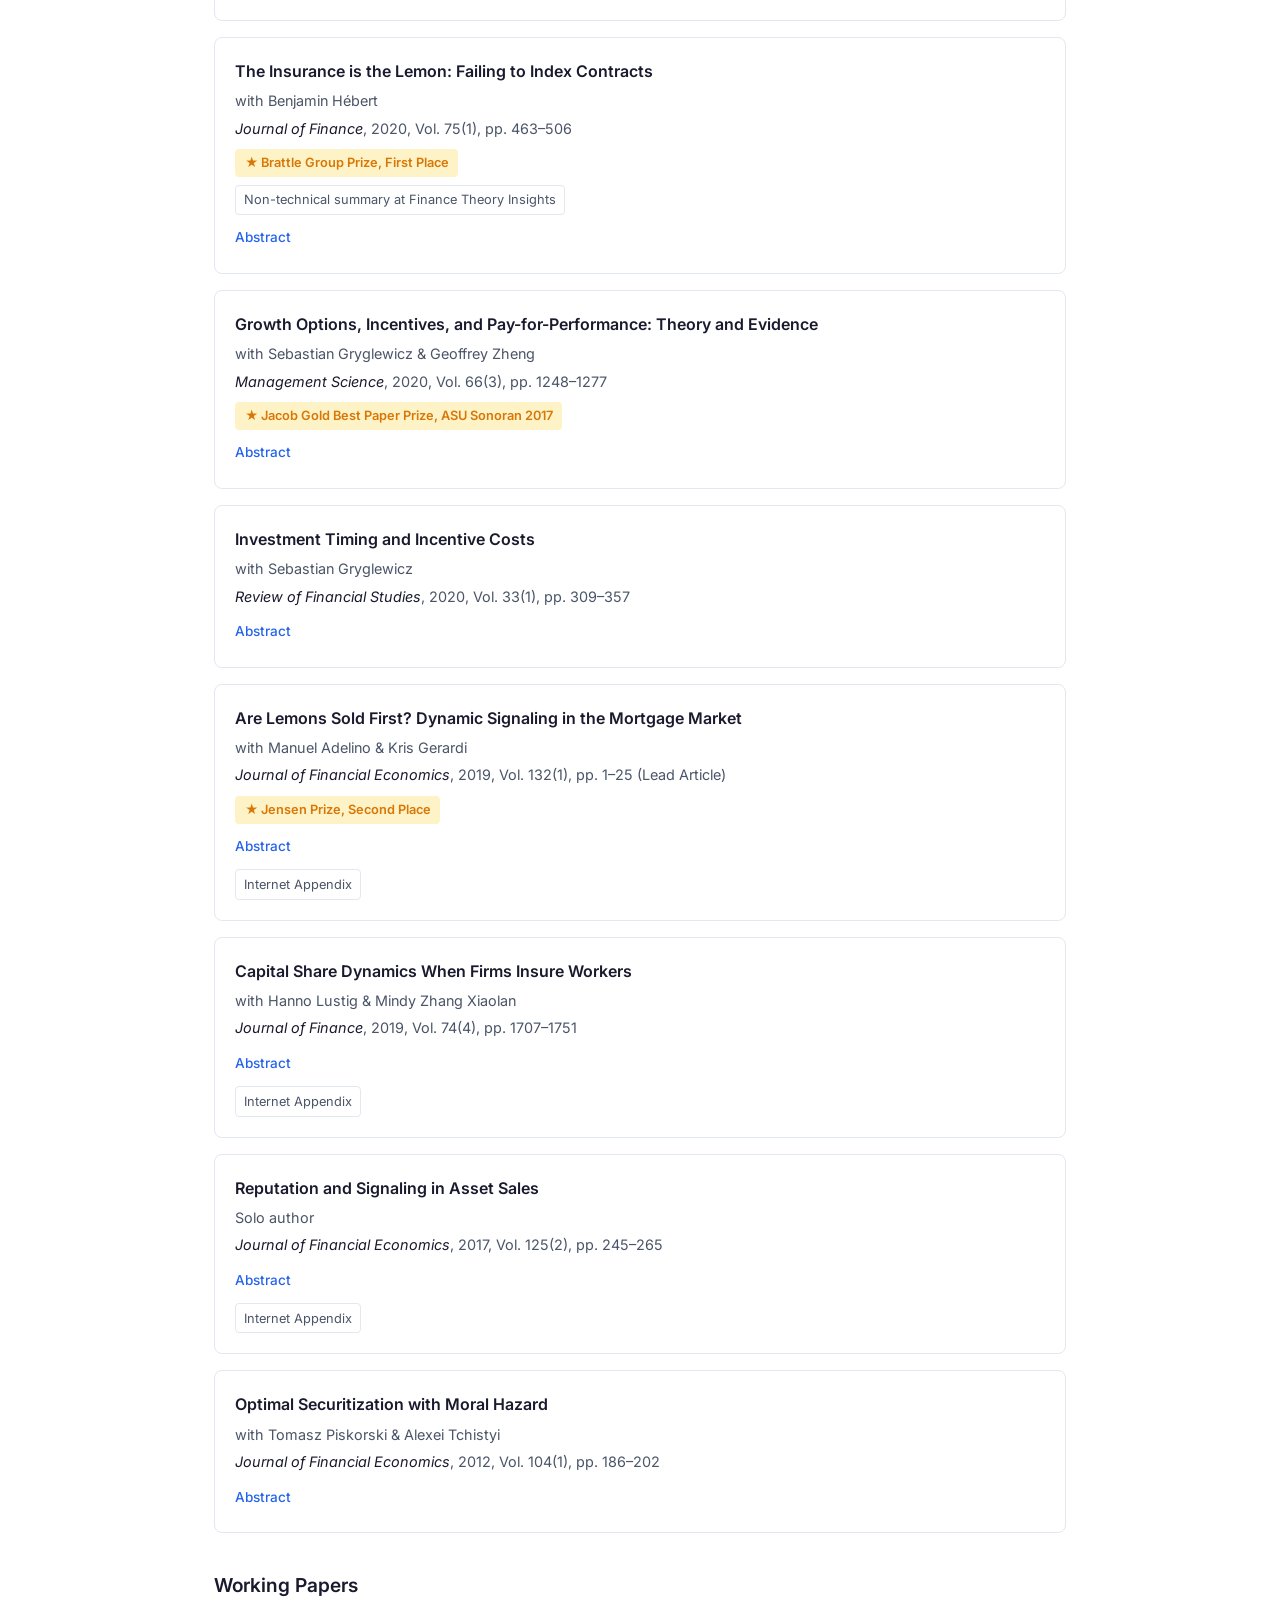
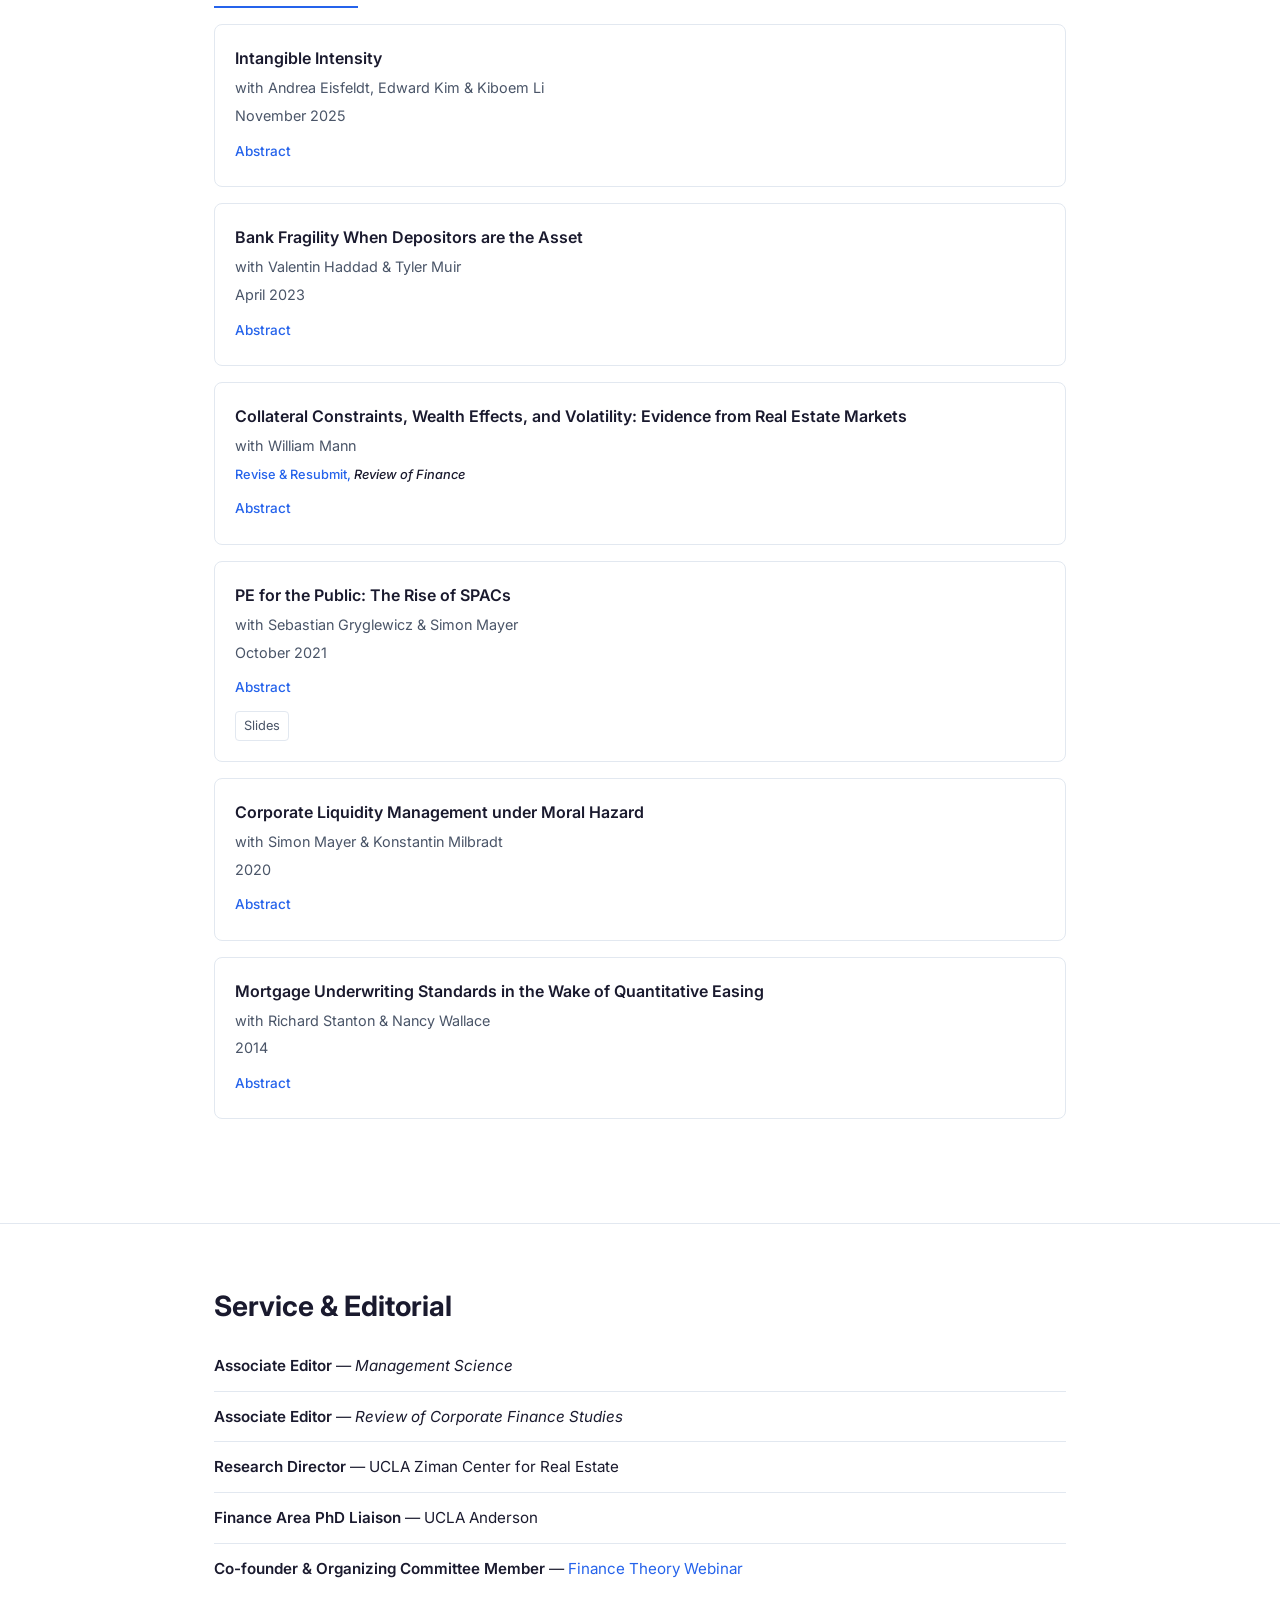
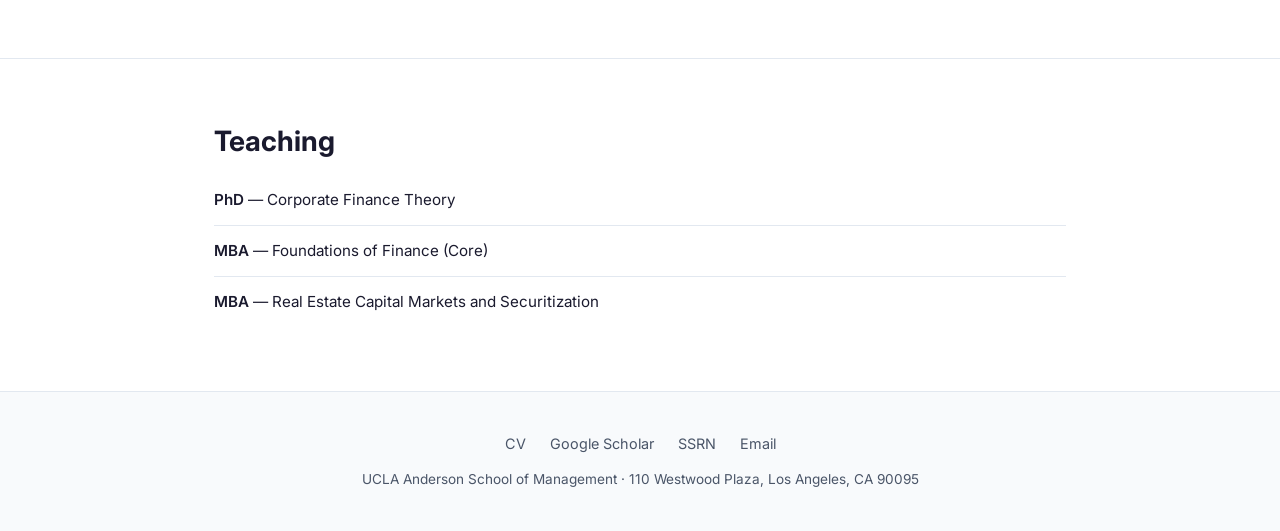
==== commit c24c22f6: "Add Signaling in the Mortgage Market; host PDFs in repo; seed engine stub - Signaling in the Mortgag" ====
--- a/index.html
+++ b/index.html
@@ -64,16 +64,20 @@
       <h2>What's New</h2>
       <div class="news-items">
         <div class="news-item">
+          <span class="news-date">Aug 2026</span>
+          <span class="news-text"><strong><a href="papers/signaling-in-the-mortgage-market.pdf" target="_blank">"Signaling in the Mortgage Market"</a></strong> forthcoming in the <em>Oxford Research Encyclopedia of Economics and Finance</em></span>
+        </div>
+        <div class="news-item">
           <span class="news-date">Apr 2026</span>
           <span class="news-text">Co-organizing the <strong><a href="https://humanxaifinance.org" target="_blank">Human x AI Finance Conference</a></strong> — advancing and accelerating research with AI</span>
         </div>
         <div class="news-item">
           <span class="news-date">Jan 2026</span>
-          <span class="news-text"><strong><a href="https://www.dropbox.com/scl/fi/ums2bbi92dex06q219qvj/BankRuns.pdf?rlkey=je8rdv2jyo6s1wzcpylnpk9ki&st=rgtj3w5d&dl=0" target="_blank">"Bank Fragility When Depositors are the Asset"</a></strong> substantially revised and under review</span>
+          <span class="news-text"><strong><a href="https://www.dropbox.com/scl/fi/ums2bbi92dex06q219qvj/BankRuns.pdf?rlkey=je8rdv2jyo6s1wzcpylnpk9ki&st=rgtj3w5d&dl=0" target="_blank">"Bank Fragility When Depositors are the Asset"</a></strong> substantially revised</span>
         </div>
         <div class="news-item">
           <span class="news-date">Nov 2025</span>
-          <span class="news-text"><strong><a href="https://doi.org/10.1093/restud/rdae112" target="_blank">"A Theory of Cash Flow Based Financing with Distress Resolution"</a></strong> published in <em>Review of Economic Studies</em></span>
+          <span class="news-text"><strong><a href="https://doi.org/10.1093/restud/rdaf009" target="_blank">"A Theory of Cash Flow Based Financing with Distress Resolution"</a></strong> published in <em>Review of Economic Studies</em></span>
         </div>
         <div class="news-item">
           <span class="news-date">Nov 2025</span>
@@ -81,7 +85,7 @@
         </div>
         <div class="news-item">
           <span class="news-date">Oct 2025</span>
-          <span class="news-text">Brief review article on <strong><a href="https://www.dropbox.com/scl/fi/mrvs9dr4jt6p3shzjzhm0/main.pdf?rlkey=rwtqrvffsk77eyxqaeh9l9kt0&st=9ae247li&dl=0" target="_blank">signaling in the mortgage market</a></strong></span>
+          <span class="news-text">Brief review article on <strong><a href="papers/signaling-in-the-mortgage-market.pdf" target="_blank">signaling in the mortgage market</a></strong></span>
         </div>
         <div class="news-item">
           <span class="news-date">Jun 2025</span>
@@ -124,7 +128,7 @@
     </div>
 
     <div class="highlight-card fade-in">
-      <div class="paper-title"><a href="https://doi.org/10.1093/restud/rdae112" target="_blank">A Theory of Cash Flow Based Financing with Distress Resolution</a></div>
+      <div class="paper-title"><a href="https://doi.org/10.1093/restud/rdaf009" target="_blank">A Theory of Cash Flow Based Financing with Distress Resolution</a></div>
       <div class="paper-meta">with Simon Mayer &amp; Konstantin Milbradt &middot; <em>Review of Economic Studies</em>, 2025</div>
       <p class="paper-description">Firms borrow against assets when lenders value their collateral, and against cash flows when lenders value them as going concerns. We develop a dynamic contracting theory that makes this distinction precise: financing capacity is cash-flow-based precisely when the intermediary's going-concern valuation of the firm exceeds its liquidation value. The optimal contract implements this with a mix of secured debt and an unsecured credit line, and distress resolution emerges endogenously, mirroring the features of Chapter 7 and Chapter 11.</p>
     </div>
@@ -142,14 +146,20 @@
       <div class="pub-list">
 
         <div class="pub-entry">
-          <div class="pub-title"><a href="https://doi.org/10.1093/restud/rdae112" target="_blank">A Theory of Cash Flow Based Financing with Distress Resolution</a></div>
+          <div class="pub-title"><a href="papers/signaling-in-the-mortgage-market.pdf" target="_blank">Signaling in the Mortgage Market</a></div>
+          <div class="pub-venue"><span class="pub-status">Forthcoming, <em>Oxford Research Encyclopedia of Economics and Finance</em></span></div>
+          <details class="pub-abstract"><summary>Abstract</summary><p>Asymmetric information is a defining feature of mortgage markets. Borrowers often know more about their own characteristics than they can credibly disclose to lenders. Lenders often know more about the riskiness of the loans they have made than do potential investors. In the face of such information asymmetries, the mortgage market has developed many mechanisms in which informed participants take costly actions that credibly reveal their information to other market participants. For example, a mortgage borrower might select a mortgage from a menu that features a low interest rate and high mortgage points, thereby revealing a low propensity to prepay. Alternatively, the seller of a mortgage-backed security (MBS) may retain a portion of the MBS to demonstrate that the deal has low risk of default. Such information revelation mechanisms constitute signaling in the mortgage market. This review provides an overview of signaling in the mortgage market. Its first goal is to provide a transparent and flexible theoretical framework that illustrates the core economic forces behind signaling applied to the mortgage market. The second goal is to provide an overview of the literature on the topic covering both theoretical insights and supporting empirical evidence with a focus on data from the US.</p></details>
+        </div>
+
+        <div class="pub-entry">
+          <div class="pub-title"><a href="https://doi.org/10.1093/restud/rdaf009" target="_blank">A Theory of Cash Flow Based Financing with Distress Resolution</a></div>
           <div class="pub-authors">with Simon Mayer &amp; Konstantin Milbradt</div>
           <div class="pub-venue"><em>Review of Economic Studies</em>, 2025, Vol. 92(6), pp. 3995–4025</div>
           <details class="pub-abstract"><summary>Abstract</summary><p>We develop a dynamic contracting theory of asset- and cash flow-based financing that demonstrates how firm, intermediary, and capital market characteristics jointly shape firms' financing constraints. A firm with imperfect access to equity financing covers financing needs through costly sources: an intermediary and retained cash. The firm's financing capacity is endogenously determined by either the liquidation value of assets (asset-based) or the intermediary's going-concern valuation of the firm's cash flows (cash flow-based). The optimal contract is implemented with defaultable debt &mdash; specifically unsecured credit lines and senior-secured debt &mdash; and features risk-sharing via bankruptcy. When the firm does well, it repays its debt in full. When it does poorly, distress resolution mirrors U.S. bankruptcy procedures (Chapter 7 and 11). Secured and unsecured debt are complements because risk-sharing via unsecured debt increases secured debt capacity. Debt and equity are dynamic complements because future access to equity financing increases current debt capacity.</p></details>
         </div>
 
         <div class="pub-entry">
-          <div class="pub-title"><a href="https://doi.org/10.1111/1540-6229.12415" target="_blank">Cash to Spend: IPO Wealth and House Prices</a></div>
+          <div class="pub-title"><a href="https://doi.org/10.1111/1540-6229.12406" target="_blank">Cash to Spend: IPO Wealth and House Prices</a></div>
           <div class="pub-authors">with Mark Thibodeau &amp; Jiro Yoshida</div>
           <div class="pub-venue"><em>Real Estate Economics</em>, 2022, Vol. 51(1)</div>
           <details class="pub-abstract"><summary>Abstract</summary><p>This study demonstrates the impact of initial public offerings (IPOs) on local house prices. Applying spatial difference-in-differences methods to IPOs in California from 1993 to 2017, we find house prices increase by 0.7% to 0.9% near an IPO firm's headquarters around filing and issuing dates. Upon lock-up expiration, price changes depend on post-issuance returns. Treating the San Francisco Bay as a commuting barrier, we identify sustained price increases after filings and temporary increases after issuing and lock-up expiration. We also confirm post-IPO price divergence between the treatment and synthetic control areas. Our findings indicate the effect of liquid wealth under mild financial constraints.</p></details>
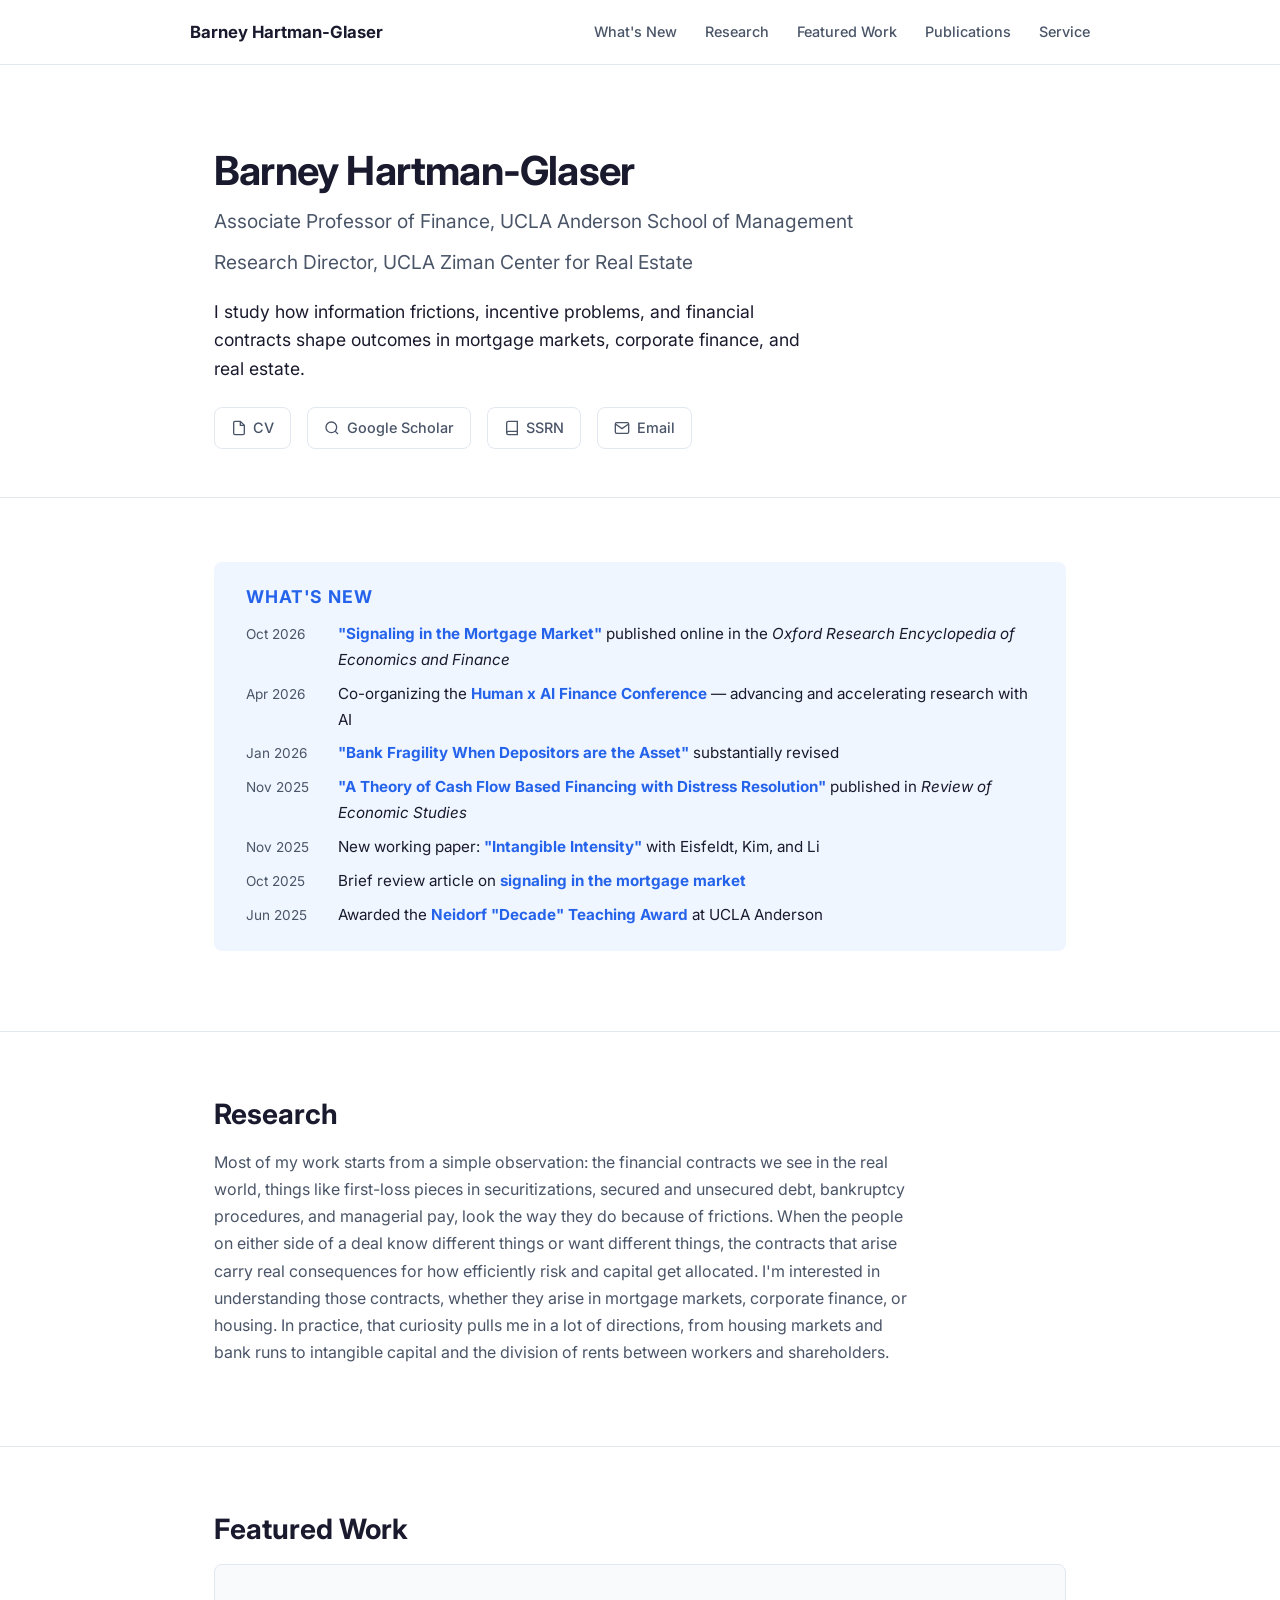
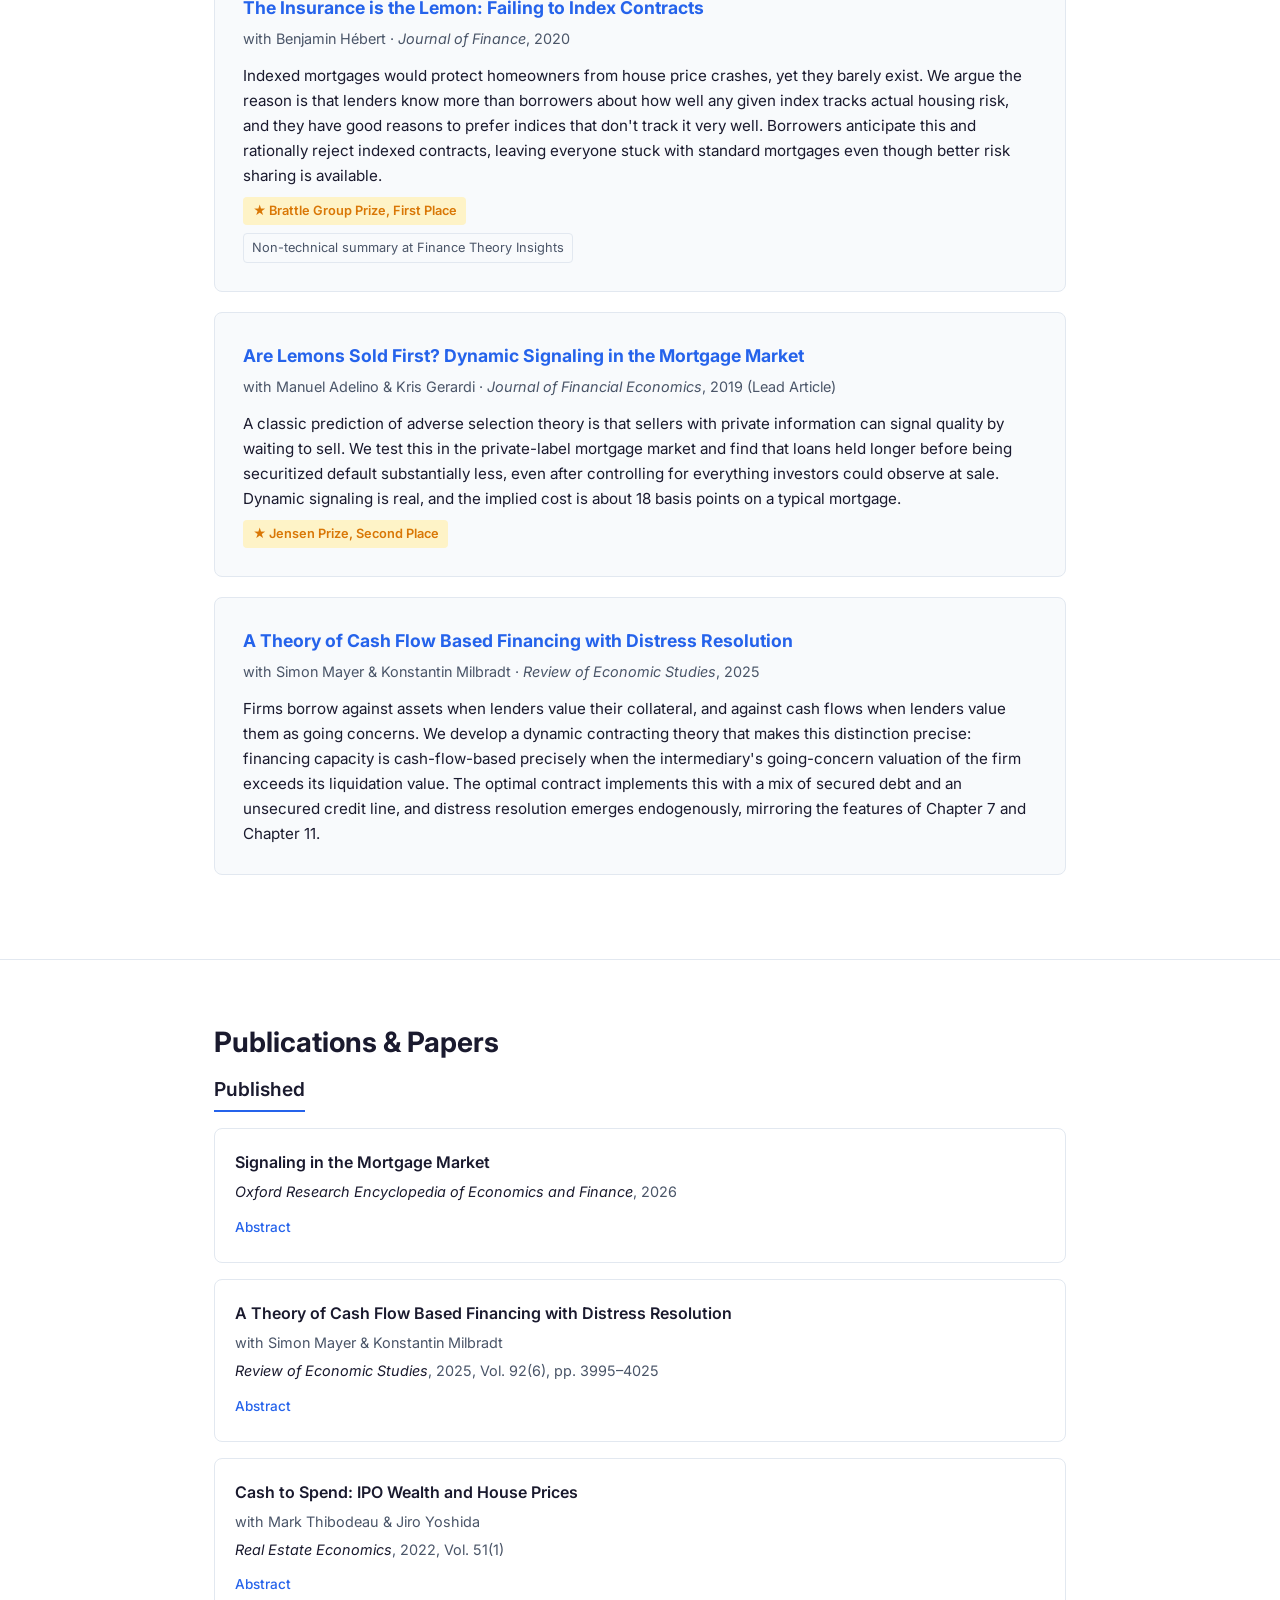
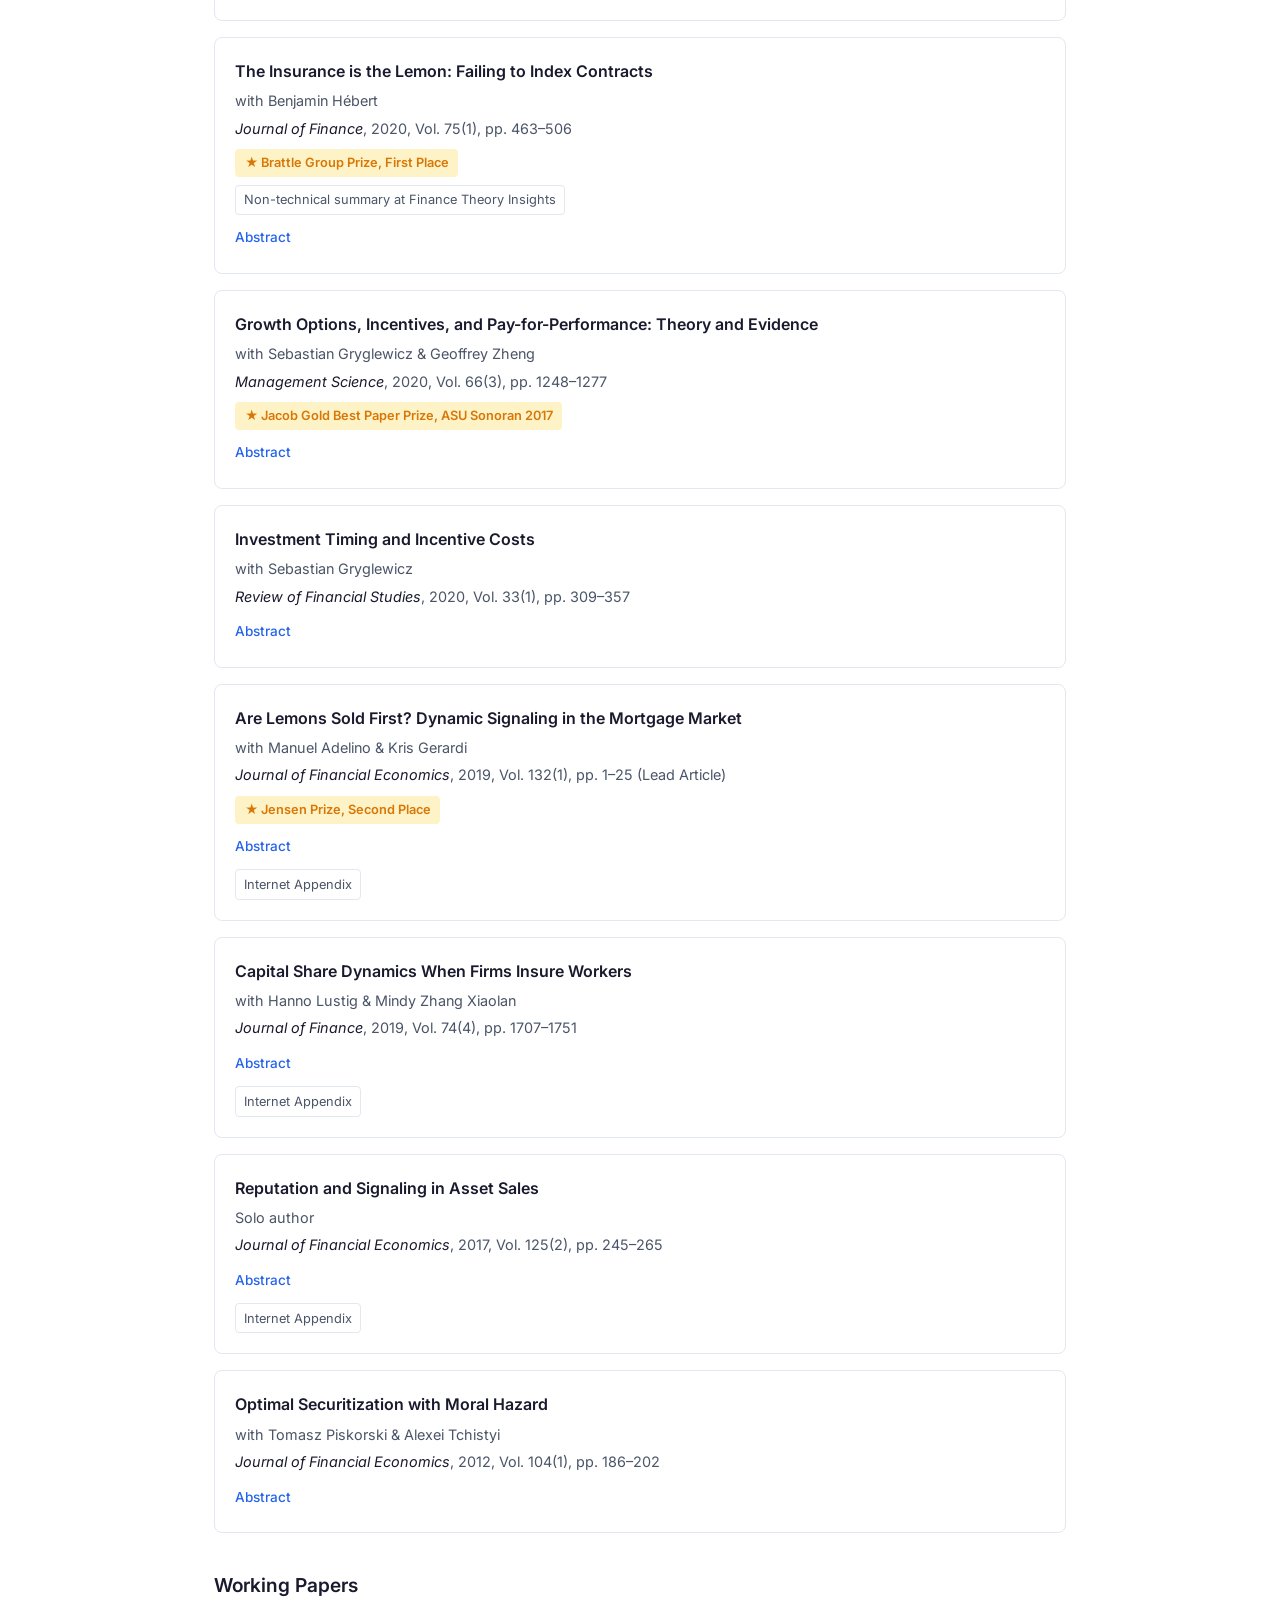
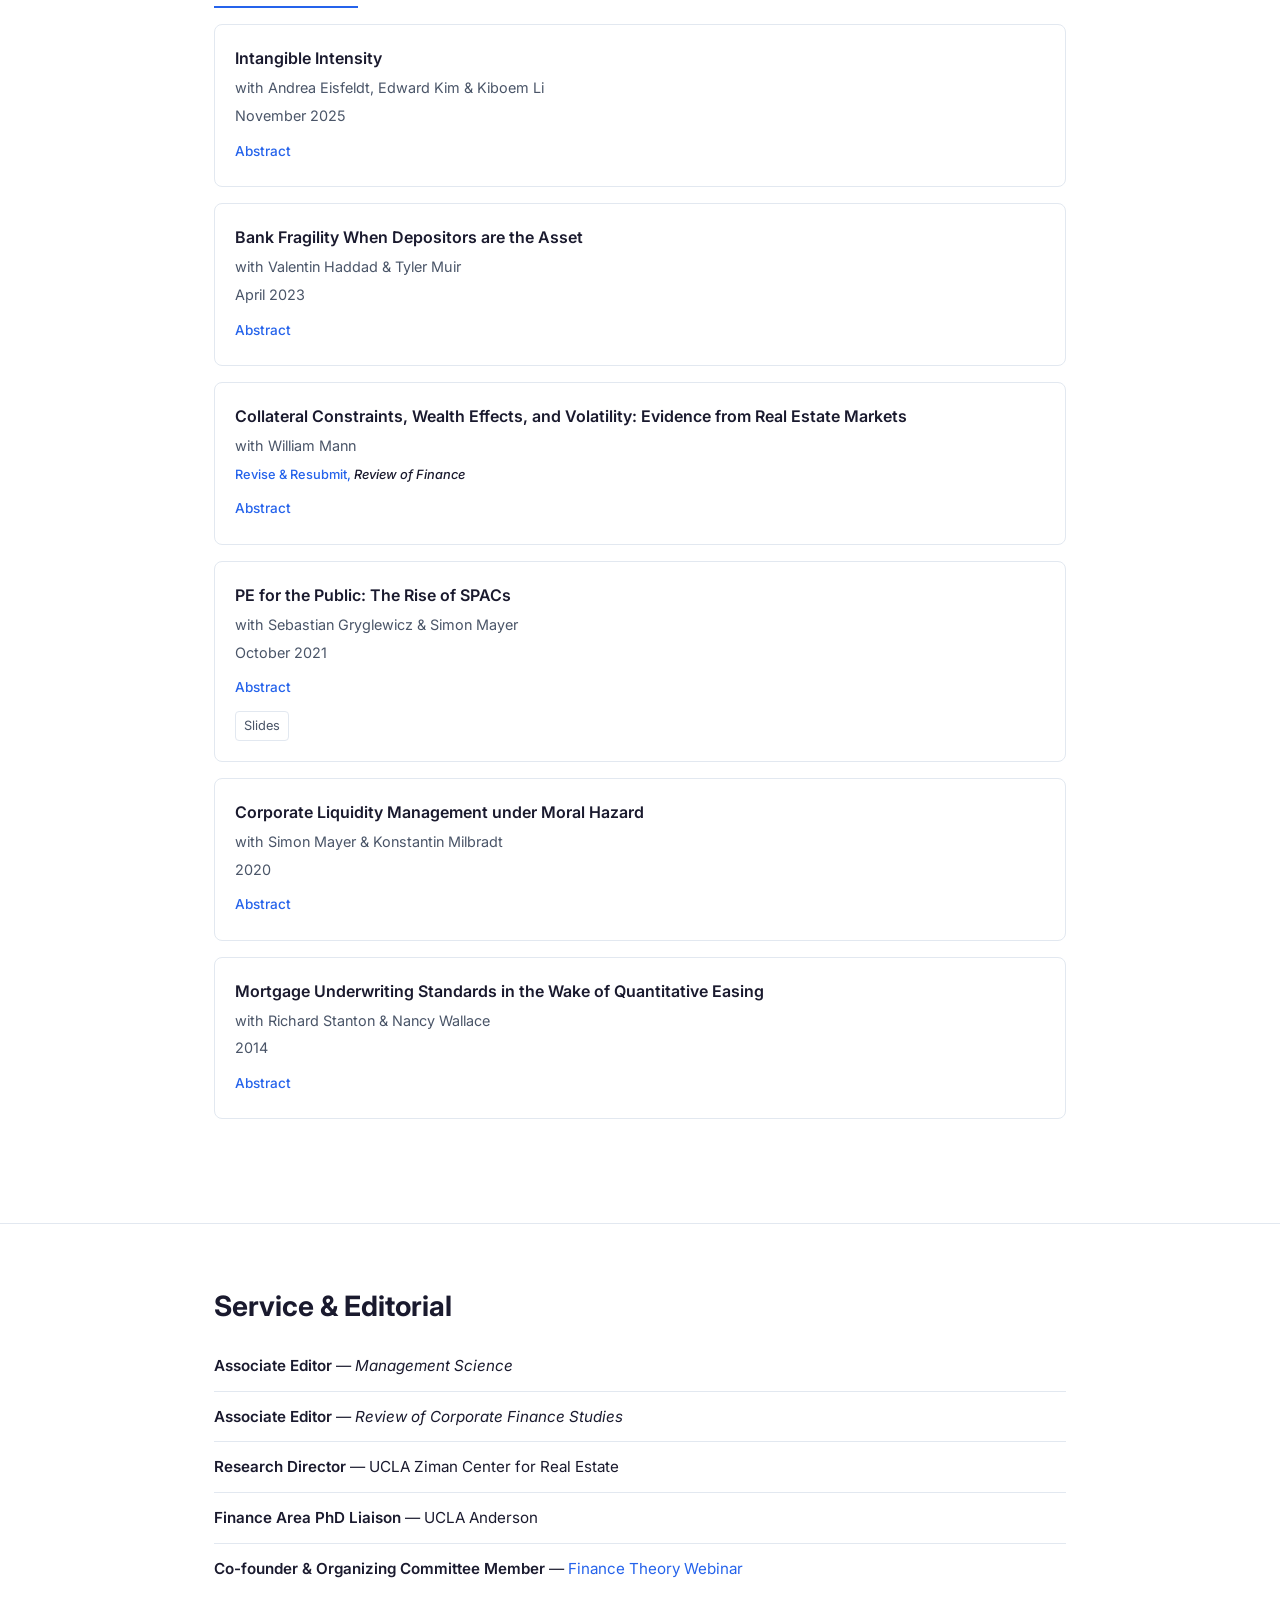
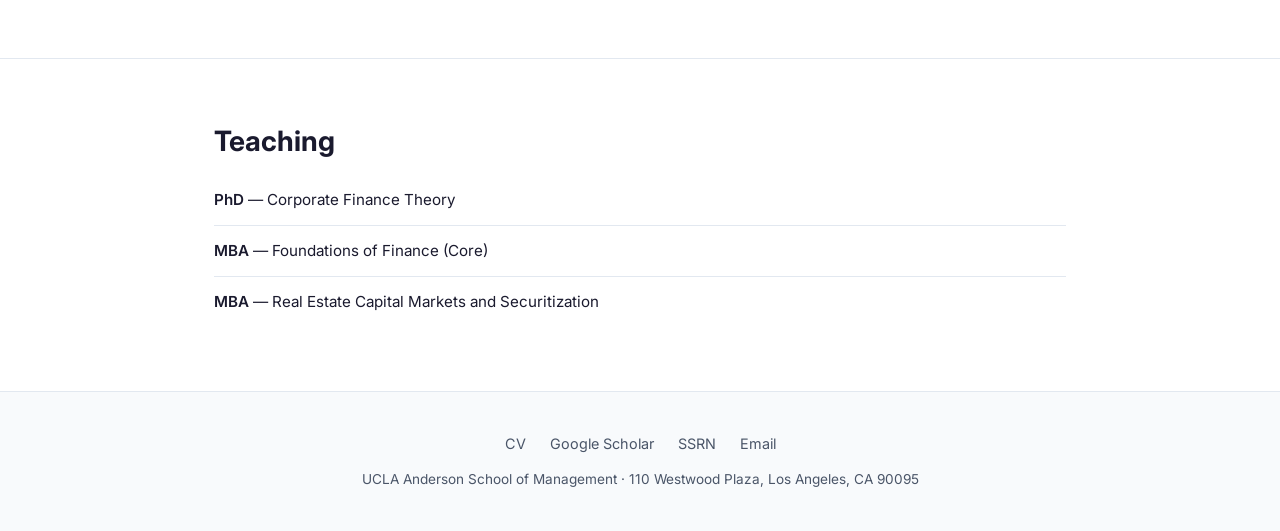
==== commit 0a53676a: "Link published version of Signaling in the Mortgage Market Co-Authored-By: Claude Opus 5.5 <noreply@" ====
--- a/index.html
+++ b/index.html
@@ -37,7 +37,7 @@
     <p class="role-secondary">Research Director, UCLA Ziman Center for Real Estate</p>
     <p class="tagline">I study how information frictions, incentive problems, and financial contracts shape outcomes in mortgage markets, corporate finance, and real estate.</p>
     <div class="hero-links">
-      <a href="https://www.dropbox.com/scl/fi/m7imgrojrclve0rdwh0t9/cv.pdf?rlkey=rh2ul4y4u78mlwgpeso19falw&dl=0" target="_blank">
+      <a href="cv.pdf" target="_blank">
         <svg width="16" height="16" fill="none" stroke="currentColor" stroke-width="2" viewBox="0 0 24 24"><path d="M14 2H6a2 2 0 0 0-2 2v16a2 2 0 0 0 2 2h12a2 2 0 0 0 2-2V8z"/><polyline points="14 2 14 8 20 8"/></svg>
         CV
       </a>
@@ -64,8 +64,8 @@
       <h2>What's New</h2>
       <div class="news-items">
         <div class="news-item">
-          <span class="news-date">Aug 2026</span>
-          <span class="news-text"><strong><a href="papers/signaling-in-the-mortgage-market.pdf" target="_blank">"Signaling in the Mortgage Market"</a></strong> forthcoming in the <em>Oxford Research Encyclopedia of Economics and Finance</em></span>
+          <span class="news-date">Oct 2026</span>
+          <span class="news-text"><strong><a href="https://academic.oup.com/edited-volume/61801/chapter/580094078" target="_blank">"Signaling in the Mortgage Market"</a></strong> published online in the <em>Oxford Research Encyclopedia of Economics and Finance</em></span>
         </div>
         <div class="news-item">
           <span class="news-date">Apr 2026</span>
@@ -73,7 +73,7 @@
         </div>
         <div class="news-item">
           <span class="news-date">Jan 2026</span>
-          <span class="news-text"><strong><a href="https://www.dropbox.com/scl/fi/ums2bbi92dex06q219qvj/BankRuns.pdf?rlkey=je8rdv2jyo6s1wzcpylnpk9ki&st=rgtj3w5d&dl=0" target="_blank">"Bank Fragility When Depositors are the Asset"</a></strong> substantially revised</span>
+          <span class="news-text"><strong><a href="papers/bank-fragility-depositors-asset.pdf" target="_blank">"Bank Fragility When Depositors are the Asset"</a></strong> substantially revised</span>
         </div>
         <div class="news-item">
           <span class="news-date">Nov 2025</span>
@@ -146,8 +146,8 @@
       <div class="pub-list">
 
         <div class="pub-entry">
-          <div class="pub-title"><a href="papers/signaling-in-the-mortgage-market.pdf" target="_blank">Signaling in the Mortgage Market</a></div>
-          <div class="pub-venue"><span class="pub-status">Forthcoming, <em>Oxford Research Encyclopedia of Economics and Finance</em></span></div>
+          <div class="pub-title"><a href="https://academic.oup.com/edited-volume/61801/chapter/580094078" target="_blank">Signaling in the Mortgage Market</a></div>
+          <div class="pub-venue"><em>Oxford Research Encyclopedia of Economics and Finance</em>, 2026</div>
           <details class="pub-abstract"><summary>Abstract</summary><p>Asymmetric information is a defining feature of mortgage markets. Borrowers often know more about their own characteristics than they can credibly disclose to lenders. Lenders often know more about the riskiness of the loans they have made than do potential investors. In the face of such information asymmetries, the mortgage market has developed many mechanisms in which informed participants take costly actions that credibly reveal their information to other market participants. For example, a mortgage borrower might select a mortgage from a menu that features a low interest rate and high mortgage points, thereby revealing a low propensity to prepay. Alternatively, the seller of a mortgage-backed security (MBS) may retain a portion of the MBS to demonstrate that the deal has low risk of default. Such information revelation mechanisms constitute signaling in the mortgage market. This review provides an overview of signaling in the mortgage market. Its first goal is to provide a transparent and flexible theoretical framework that illustrates the core economic forces behind signaling applied to the mortgage market. The second goal is to provide an overview of the literature on the topic covering both theoretical insights and supporting empirical evidence with a focus on data from the US.</p></details>
         </div>
 
@@ -198,7 +198,7 @@
           <span class="award-badge">&#9733; Jensen Prize, Second Place</span>
           <details class="pub-abstract"><summary>Abstract</summary><p>A central result in the theory of adverse selection in asset markets is that informed sellers can signal quality by delaying trade. This paper uses the residential mortgage market as a laboratory to test this mechanism. Using detailed, loan-level data on privately securitized mortgages, we find a strong relation between mortgage performance and time-to-sale. Importantly, this finding is conditional on all observable information about the loans. This effect is strongest in the "Alt-A" segment of the market, where loans are often originated with incomplete documentation. The results provide some of the first evidence of a signaling mechanism through delay of trade.</p></details>
           <div class="pub-links">
-            <a href="https://www.dropbox.com/s/n8ty417mi9nt9vt/ALSF_internet_appendix.pdf?dl=0" target="_blank">Internet Appendix</a>
+            <a href="papers/are-lemons-sold-first-internet-appendix.pdf" target="_blank">Internet Appendix</a>
           </div>
         </div>
 
@@ -208,7 +208,7 @@
           <div class="pub-venue"><em>Journal of Finance</em>, 2019, Vol. 74(4), pp. 1707–1751</div>
           <details class="pub-abstract"><summary>Abstract</summary><p>Although the aggregate capital share for U.S. firms has increased, the firm-level capital share has decreased on average. The divergence is due to the largest firms. While these mega-firms now produce a larger output share, their labor compensation has not increased proportionately. We develop a model in which firms insure workers against firm-specific shocks. More productive firms allocate more rents to shareholders, while less productive firms endogenously exit. Increasing firm-level risk delays the exit of less productive firms and increases the measure of mega-firms, raising the aggregate capital share and lowering it on average. We present evidence supporting this mechanism.</p></details>
           <div class="pub-links">
-            <a href="https://www.dropbox.com/s/ocezw04vwe3pj9s/CSD_internet_appendix.pdf?dl=0" target="_blank">Internet Appendix</a>
+            <a href="papers/capital-share-dynamics-internet-appendix.pdf" target="_blank">Internet Appendix</a>
           </div>
         </div>
 
@@ -218,7 +218,7 @@
           <div class="pub-venue"><em>Journal of Financial Economics</em>, 2017, Vol. 125(2), pp. 245–265</div>
           <details class="pub-abstract"><summary>Abstract</summary><p>Static adverse selection models of security issuance show that informed issuers can perfectly reveal their private information by maintaining a costly stake in the securities they issue. This paper shows that allowing an issuer to both signal current security quality via retention and build a reputation for honesty leads that issuer to misreport quality even when owning a positive stake &mdash; the equilibrium is neither separating nor pooling. An issuer retains less as reputation improves and prices are more sensitive to retention when the issuer has a worse reputation.</p></details>
           <div class="pub-links">
-            <a href="https://www.dropbox.com/s/tde2geav7j2903l/RSAS_internetappendix.pdf?dl=0" target="_blank">Internet Appendix</a>
+            <a href="papers/reputation-signaling-asset-sales-internet-appendix.pdf" target="_blank">Internet Appendix</a>
           </div>
         </div>
 
@@ -245,14 +245,14 @@
         </div>
 
         <div class="pub-entry">
-          <div class="pub-title"><a href="https://www.dropbox.com/scl/fi/ums2bbi92dex06q219qvj/BankRuns.pdf?rlkey=je8rdv2jyo6s1wzcpylnpk9ki&st=rgtj3w5d&dl=0" target="_blank">Bank Fragility When Depositors are the Asset</a></div>
+          <div class="pub-title"><a href="papers/bank-fragility-depositors-asset.pdf" target="_blank">Bank Fragility When Depositors are the Asset</a></div>
           <div class="pub-authors">with Valentin Haddad &amp; Tyler Muir</div>
           <div class="pub-venue">April 2023</div>
           <details class="pub-abstract"><summary>Abstract</summary><p>Banks' relationships with depositors are valuable when depositors remain sticky, but this value evaporates if they leave. This tension makes banks fragile when rates rise and asset values decline: if depositors leave, the bank fails, justifying their departure. Failures can happen even with liquid assets and deposit insurance, especially for banks with valuable relationships. Bank values exhibit non-linear exposure to interest rates: normally mostly insensitive but highly responsive as losses mount. This complicates capital assessment, as neither mark-to-market nor hold-to-maturity captures bank health. We find evidence supporting these mechanisms during the 2022-23 rate hikes, culminating in Silicon Valley Bank's failure.</p></details>
         </div>
 
         <div class="pub-entry">
-          <div class="pub-title"><a href="https://www.dropbox.com/s/mewb4x00yilhurp/collateral.pdf?dl=0" target="_blank">Collateral Constraints, Wealth Effects, and Volatility: Evidence from Real Estate Markets</a></div>
+          <div class="pub-title"><a href="papers/collateral-constraints-wealth-effects-volatility.pdf" target="_blank">Collateral Constraints, Wealth Effects, and Volatility: Evidence from Real Estate Markets</a></div>
           <div class="pub-authors">with William Mann</div>
           <div class="pub-venue"><span class="pub-status">Revise &amp; Resubmit, <em>Review of Finance</em></span></div>
           <details class="pub-abstract"><summary>Abstract</summary><p>We document that, within-region, lower-income zip codes have more volatile returns to housing than do higher-income zip codes, without any corresponding higher returns. We rationalize this finding with a simple model that features a collateral constraint on borrowing and non-homothetic preferences over housing. Shocks to the representative household's marginal rate of substitution lead to volatility in the return to housing via the collateral constraint. We argue that lower-income households have a more volatile marginal rate of substitution, and thus more volatile returns to housing, consistent with our empirical findings. We provide further evidence for our mechanism using (1) variation in wealth induced by lagged housing returns; (2) cross-sectional data on the housing expenditure share; and (3) state-level non-recourse status, which instruments for the tightness of collateral constraints. Finally, we observe that endogenous volatility in housing returns may limit the available supply of housing, via producers' option to delay. Consistent with this hypothesis, the age of the housing stock is monotonically decreasing in local income levels.</p></details>
@@ -264,19 +264,19 @@
           <div class="pub-venue">October 2021</div>
           <details class="pub-abstract"><summary>Abstract</summary><p>A special purpose acquisition company (SPAC) allows sponsors to directly access public capital markets to raise funds to conduct acquisitions. Traditionally, such experts would raise capital for this activity by first tapping private markets to initiate a venture capital (VC) or private equity (PE) fund. We present a model that explains why SPAC financing has recently become attractive relative to the traditional PE-to-IPO approach. PE-to-IPO financing more efficiently separates high-quality from low-quality experts. SPAC financing more efficiently separates good acquisitions from bad acquisitions and therefore is the preferred mode of funding for firms subject to severe adverse selection. Thus, the increased use of SPAC financing is consistent with the recent rise of intangible assets and technology firms, which may have increased the severity of the adverse selection problem over firm acquisitions. The model explains several features of PE-to-IPO and SPAC financing.</p></details>
           <div class="pub-links">
-            <a href="https://www.dropbox.com/s/zc465rd0mtwahjy/SPACS_slides.pdf?dl=0" target="_blank">Slides</a>
-          </div>
-        </div>
-
-        <div class="pub-entry">
-          <div class="pub-title"><a href="https://www.dropbox.com/s/s8rnybgghhpqh5d/HMM.pdf?dl=0" target="_blank">Corporate Liquidity Management under Moral Hazard</a></div>
+            <a href="papers/spacs-slides.pdf" target="_blank">Slides</a>
+          </div>
+        </div>
+
+        <div class="pub-entry">
+          <div class="pub-title"><a href="papers/corporate-liquidity-management-moral-hazard.pdf" target="_blank">Corporate Liquidity Management under Moral Hazard</a></div>
           <div class="pub-authors">with Simon Mayer &amp; Konstantin Milbradt</div>
           <div class="pub-venue">2020</div>
           <details class="pub-abstract"><summary>Abstract</summary><p>We present a model of liquidity management and financing decisions under moral hazard in which a firm accumulates cash to forestall liquidity default. When the cash balance is high, a tension arises between accumulating more cash to reduce the probability of default and providing incentives for the manager. When the cash balance is low, the firm hedges against liquidity default by transferring cash flow risk to the manager via high powered incentives. This risk transfer occurs even though the manager is risk averse and the firm's owners are risk neutral because default is inefficient. Firms with more volatile cash flows transfer less risk to the manager and hold more cash. Agency conflicts lead to endogenous flotation costs related to the severity of the moral hazard problem. These flotation costs always reduce the funds raised during a refinancing round to below the no-moral-hazard benchmark.</p></details>
         </div>
 
         <div class="pub-entry">
-          <div class="pub-title"><a href="https://www.dropbox.com/s/jr8x270b41npjdl/MUSQE.pdf?dl=0" target="_blank">Mortgage Underwriting Standards in the Wake of Quantitative Easing</a></div>
+          <div class="pub-title"><a href="papers/mortgage-underwriting-standards-quantitative-easing.pdf" target="_blank">Mortgage Underwriting Standards in the Wake of Quantitative Easing</a></div>
           <div class="pub-authors">with Richard Stanton &amp; Nancy Wallace</div>
           <div class="pub-venue">2014</div>
           <details class="pub-abstract"><summary>Abstract</summary><p>While the large-scale asset purchases (LSAPs) have funneled vast amounts of capital into the secondary market for mortgages, the direct effect of these programs on the primary mortgage market is not yet clear. We present evidence that while the LSAPs may have improved conditions for the least risky borrowers, they have not improved conditions for all borrowers. For example, the average FICO score of agency securitized mortgages increased from below 720 (low risk) in 2008 to above 760 (extremely low risk) in 2012. What explains this dramatic shift in the average quality of agency securitized mortgages, and why did it persist even with the flood of capital into the secondary mortgage market from the LSAPs? We argue that the change in the probability of buy back requests on Fannie and Freddie mortgage backed securities can explain the tightening of mortgage credit standards.</p></details>
@@ -320,7 +320,7 @@
 <footer>
   <div class="container">
     <div class="footer-links">
-      <a href="https://www.dropbox.com/scl/fi/m7imgrojrclve0rdwh0t9/cv.pdf?rlkey=rh2ul4y4u78mlwgpeso19falw&dl=0" target="_blank">CV</a>
+      <a href="cv.pdf" target="_blank">CV</a>
       <a href="https://scholar.google.com/citations?user=barney+hartman-glaser" target="_blank">Google Scholar</a>
       <a href="https://papers.ssrn.com/sol3/cf_dev/AbsByAuth.cfm?per_id=1291957" target="_blank">SSRN</a>
       <a href="mailto:barney.hartman-glaser@anderson.ucla.edu">Email</a>
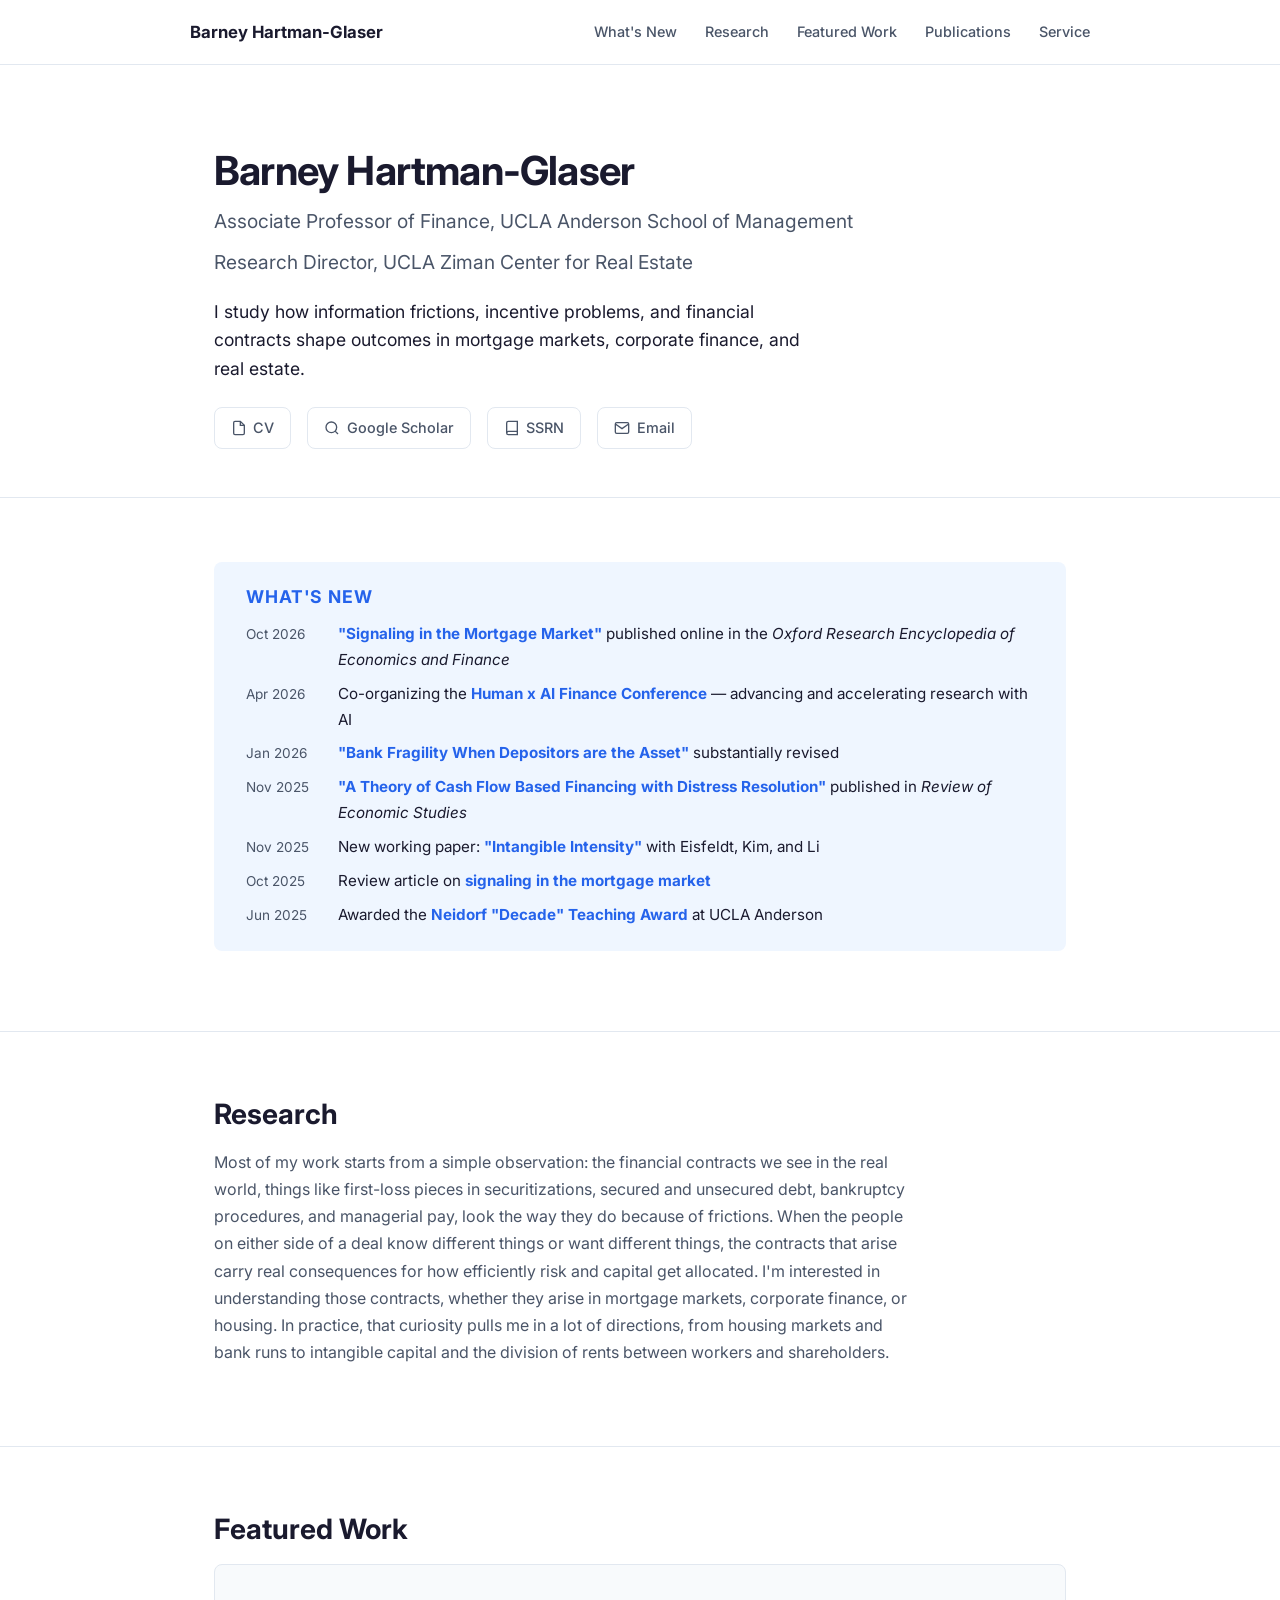
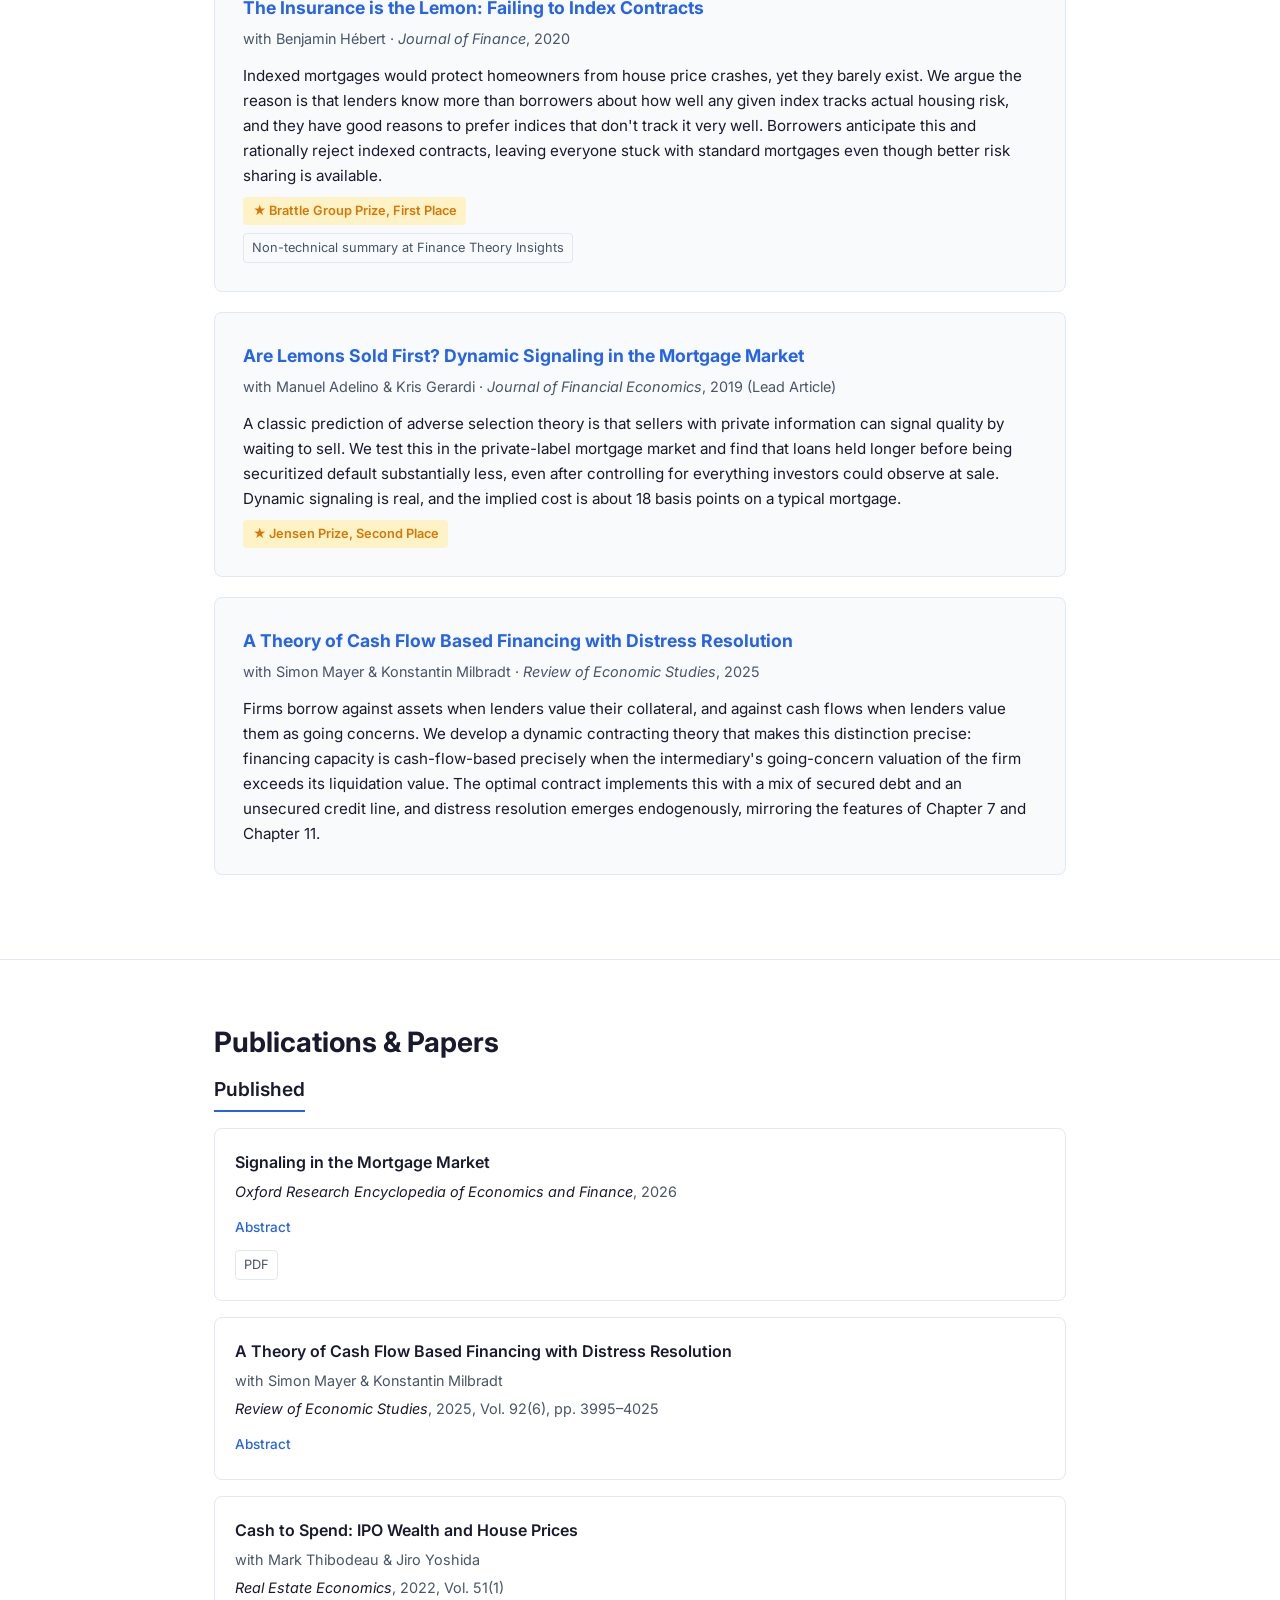
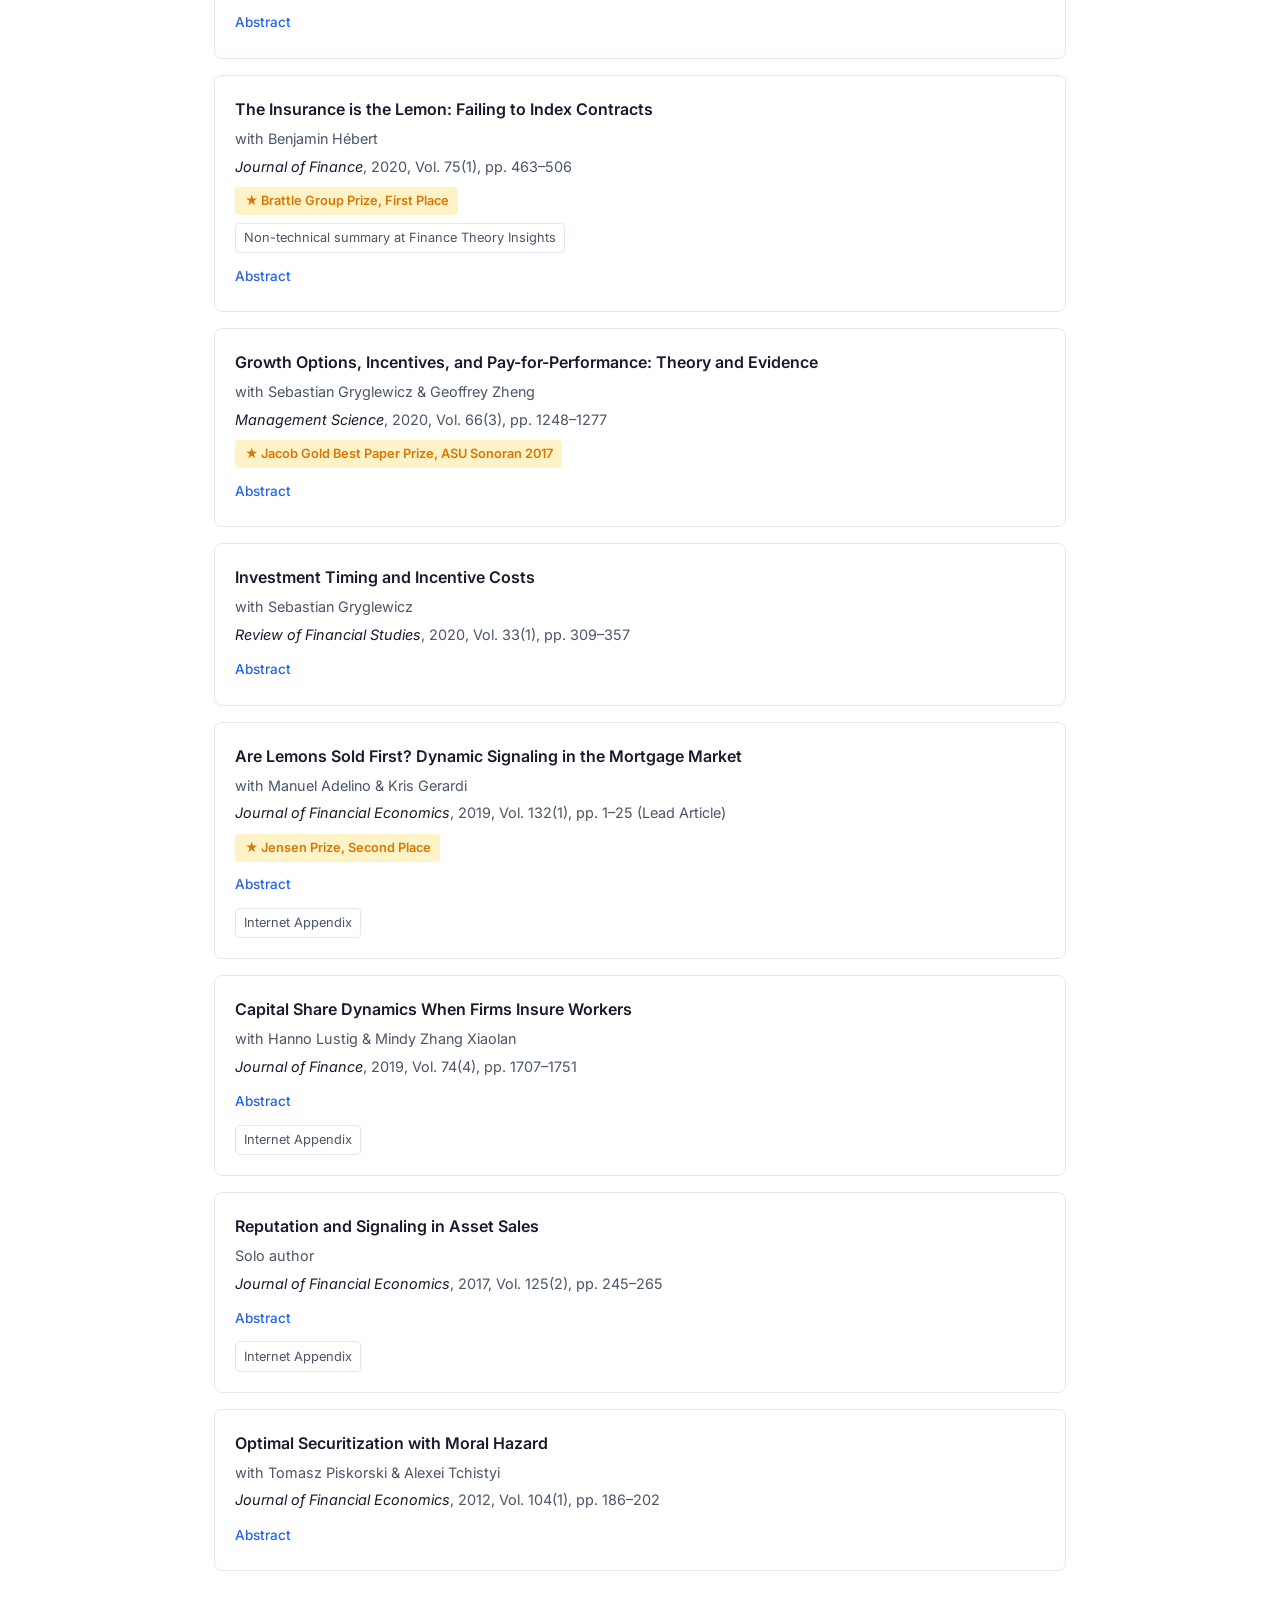
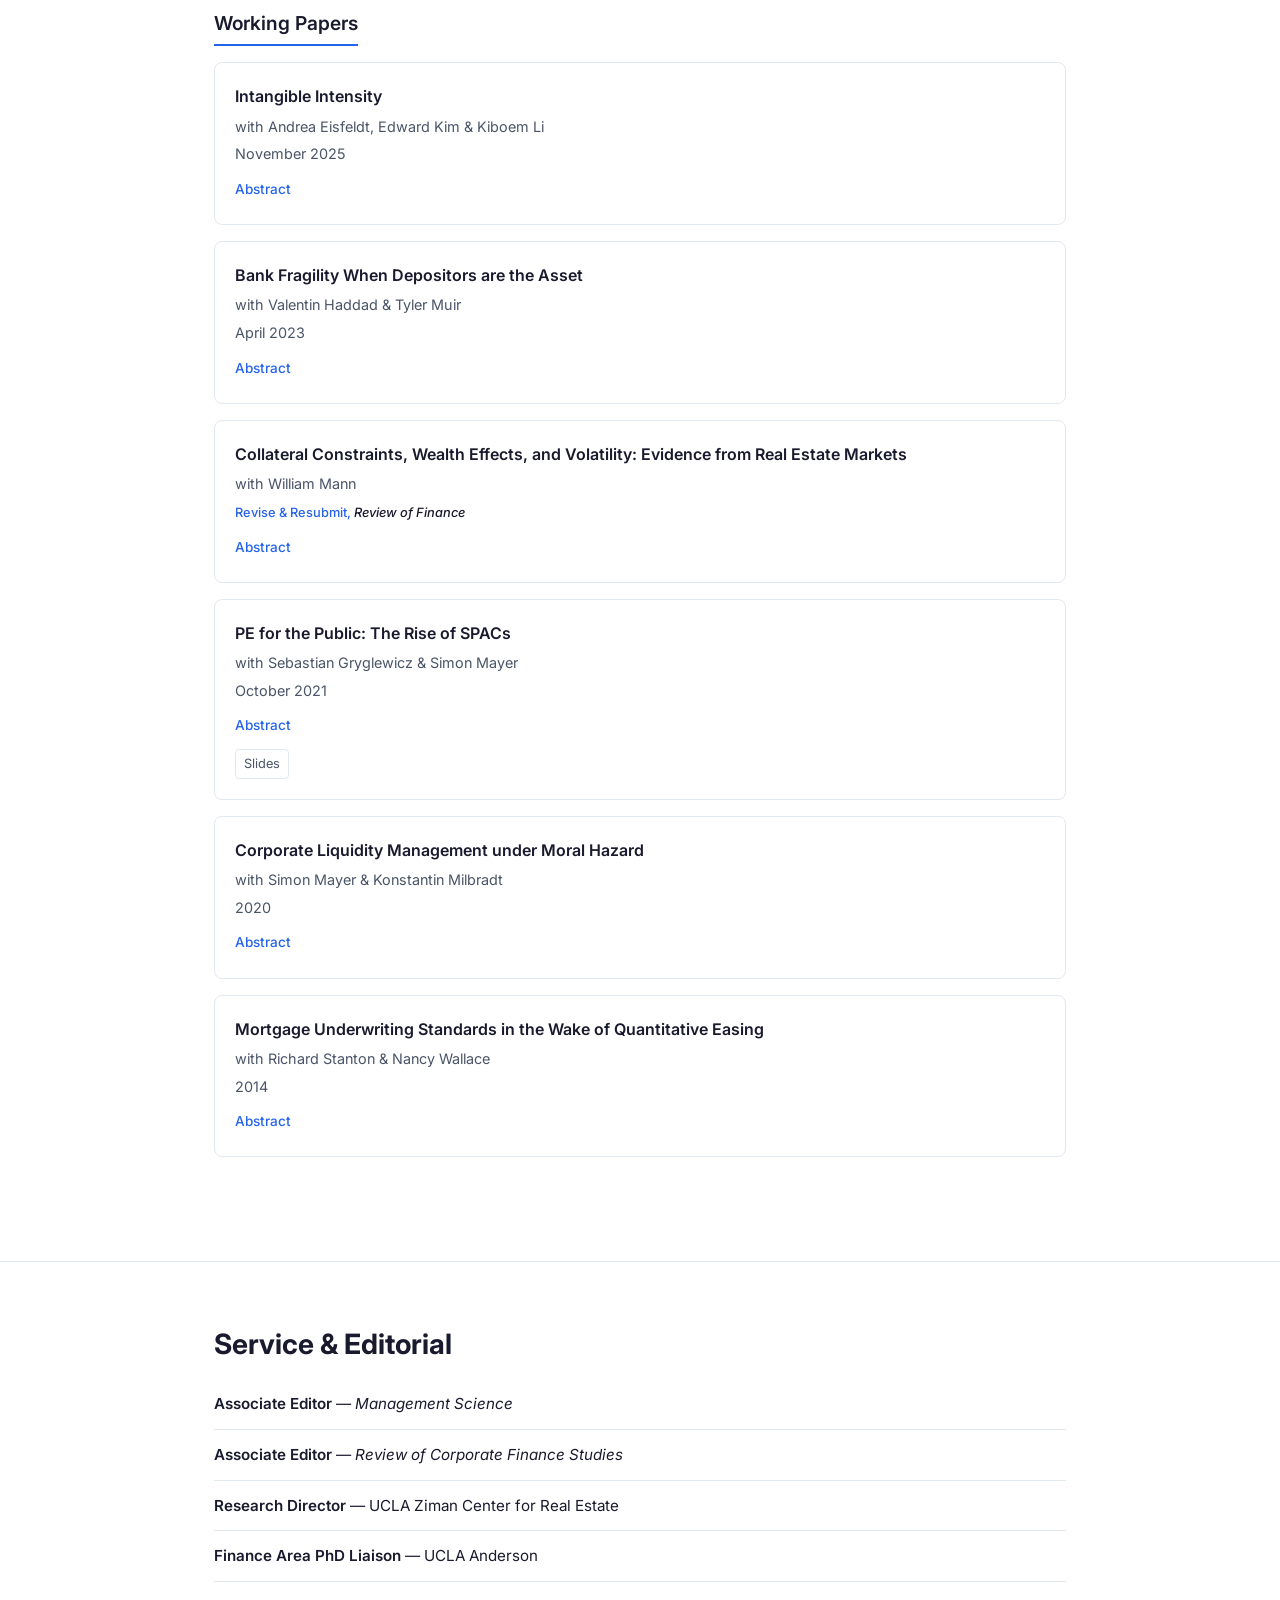
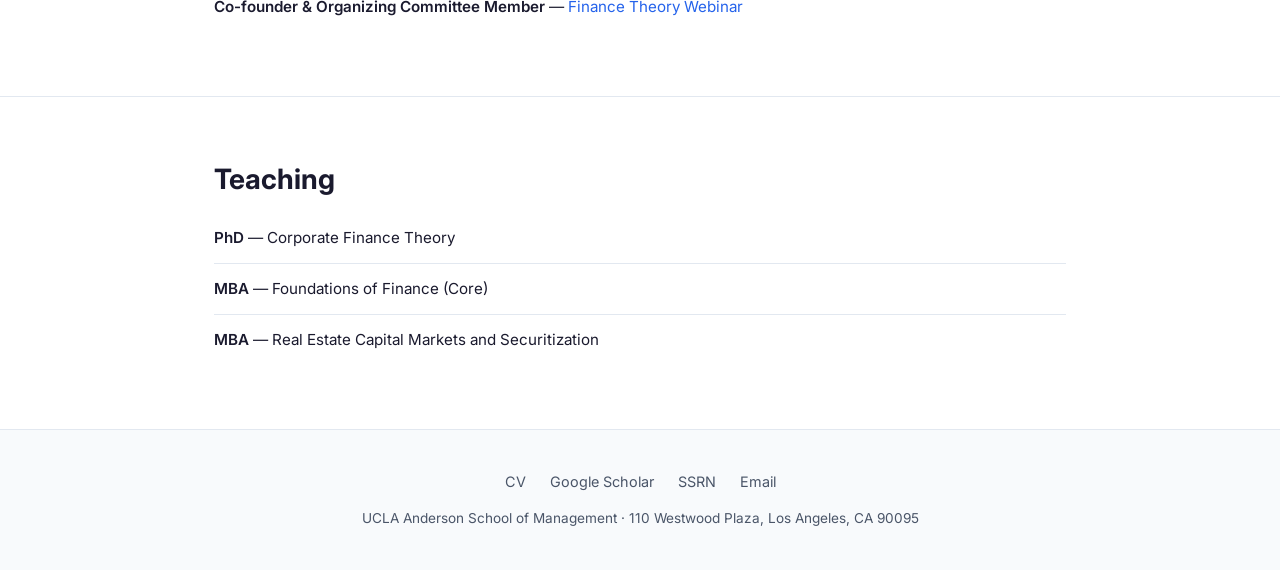
==== commit 1c89130e: "Add PDF link for Signaling in the Mortgage Market; drop "Brief" Co-Authored-By: Claude Opus 5.5 <nor" ====
--- a/index.html
+++ b/index.html
@@ -85,7 +85,7 @@
         </div>
         <div class="news-item">
           <span class="news-date">Oct 2025</span>
-          <span class="news-text">Brief review article on <strong><a href="papers/signaling-in-the-mortgage-market.pdf" target="_blank">signaling in the mortgage market</a></strong></span>
+          <span class="news-text">Review article on <strong><a href="papers/signaling-in-the-mortgage-market.pdf" target="_blank">signaling in the mortgage market</a></strong></span>
         </div>
         <div class="news-item">
           <span class="news-date">Jun 2025</span>
@@ -149,6 +149,9 @@
           <div class="pub-title"><a href="https://academic.oup.com/edited-volume/61801/chapter/580094078" target="_blank">Signaling in the Mortgage Market</a></div>
           <div class="pub-venue"><em>Oxford Research Encyclopedia of Economics and Finance</em>, 2026</div>
           <details class="pub-abstract"><summary>Abstract</summary><p>Asymmetric information is a defining feature of mortgage markets. Borrowers often know more about their own characteristics than they can credibly disclose to lenders. Lenders often know more about the riskiness of the loans they have made than do potential investors. In the face of such information asymmetries, the mortgage market has developed many mechanisms in which informed participants take costly actions that credibly reveal their information to other market participants. For example, a mortgage borrower might select a mortgage from a menu that features a low interest rate and high mortgage points, thereby revealing a low propensity to prepay. Alternatively, the seller of a mortgage-backed security (MBS) may retain a portion of the MBS to demonstrate that the deal has low risk of default. Such information revelation mechanisms constitute signaling in the mortgage market. This review provides an overview of signaling in the mortgage market. Its first goal is to provide a transparent and flexible theoretical framework that illustrates the core economic forces behind signaling applied to the mortgage market. The second goal is to provide an overview of the literature on the topic covering both theoretical insights and supporting empirical evidence with a focus on data from the US.</p></details>
+          <div class="pub-links">
+            <a href="papers/signaling-in-the-mortgage-market.pdf" target="_blank">PDF</a>
+          </div>
         </div>
 
         <div class="pub-entry">
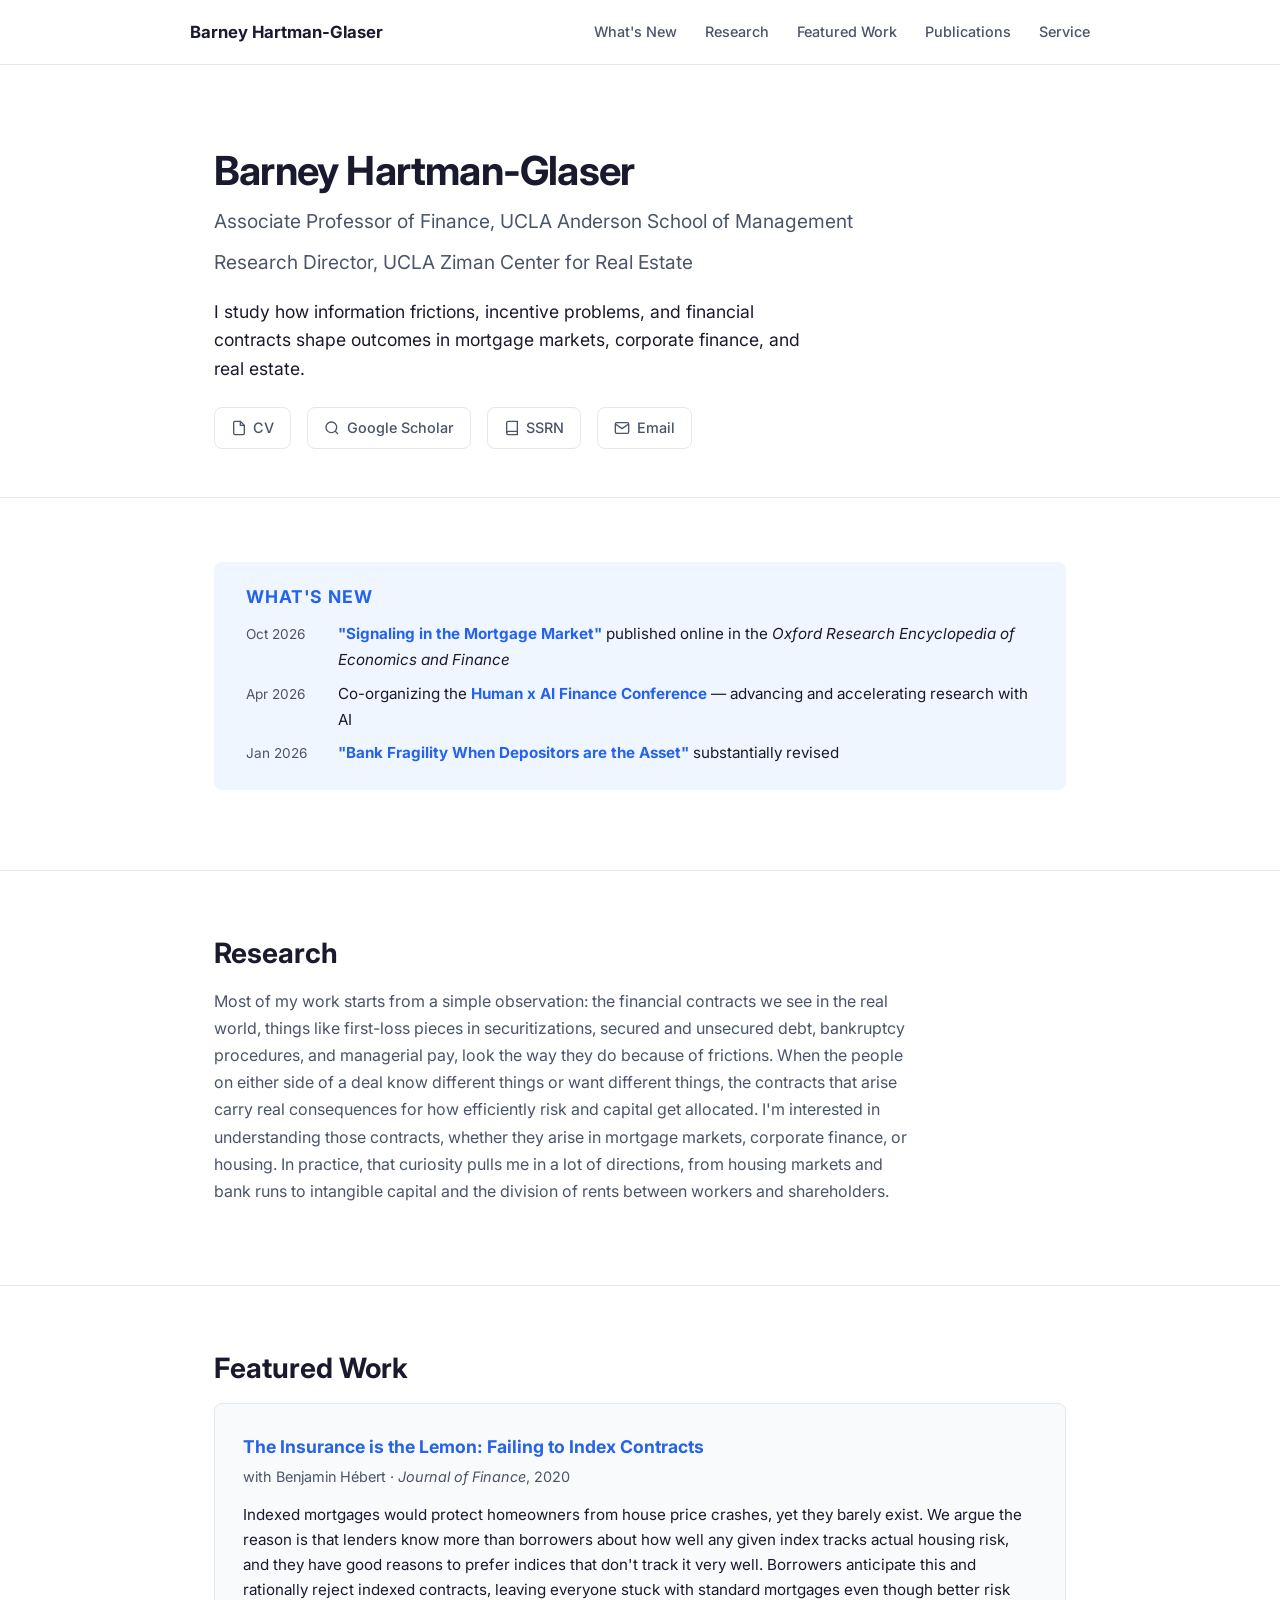
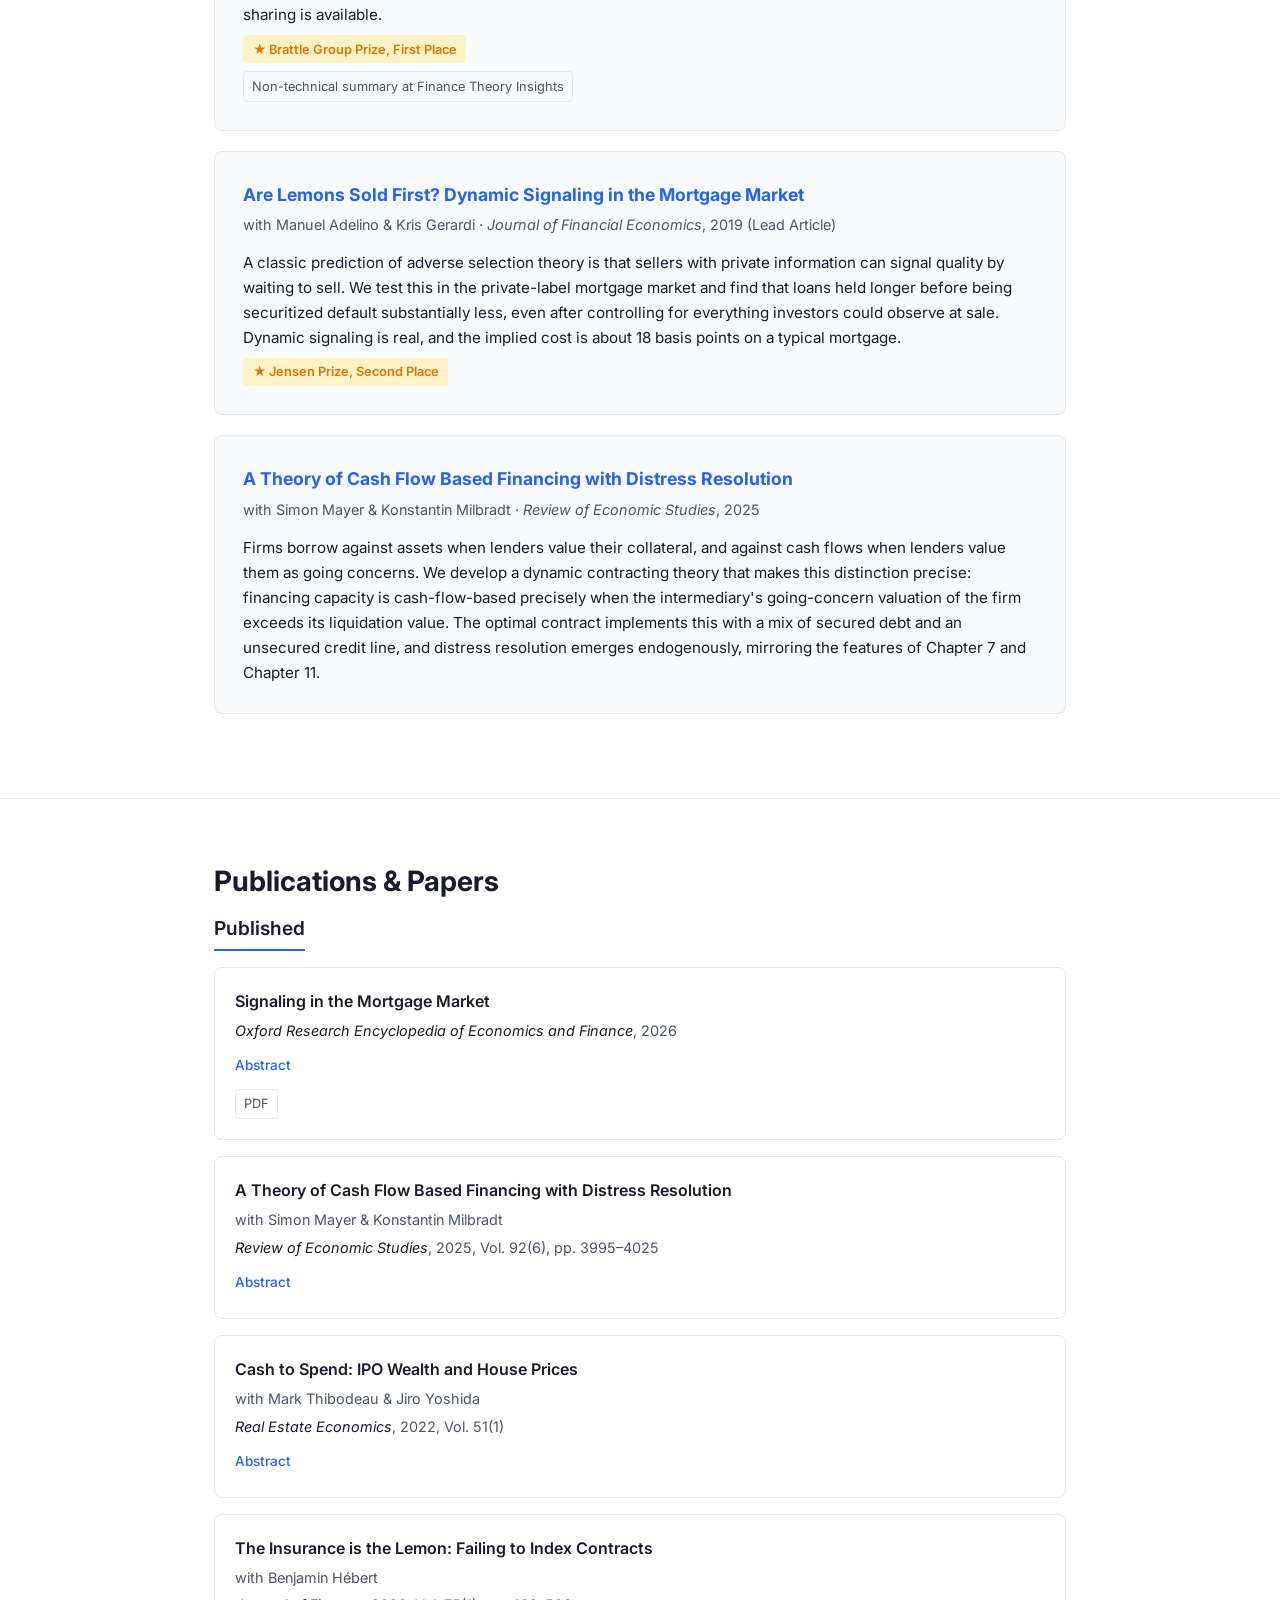
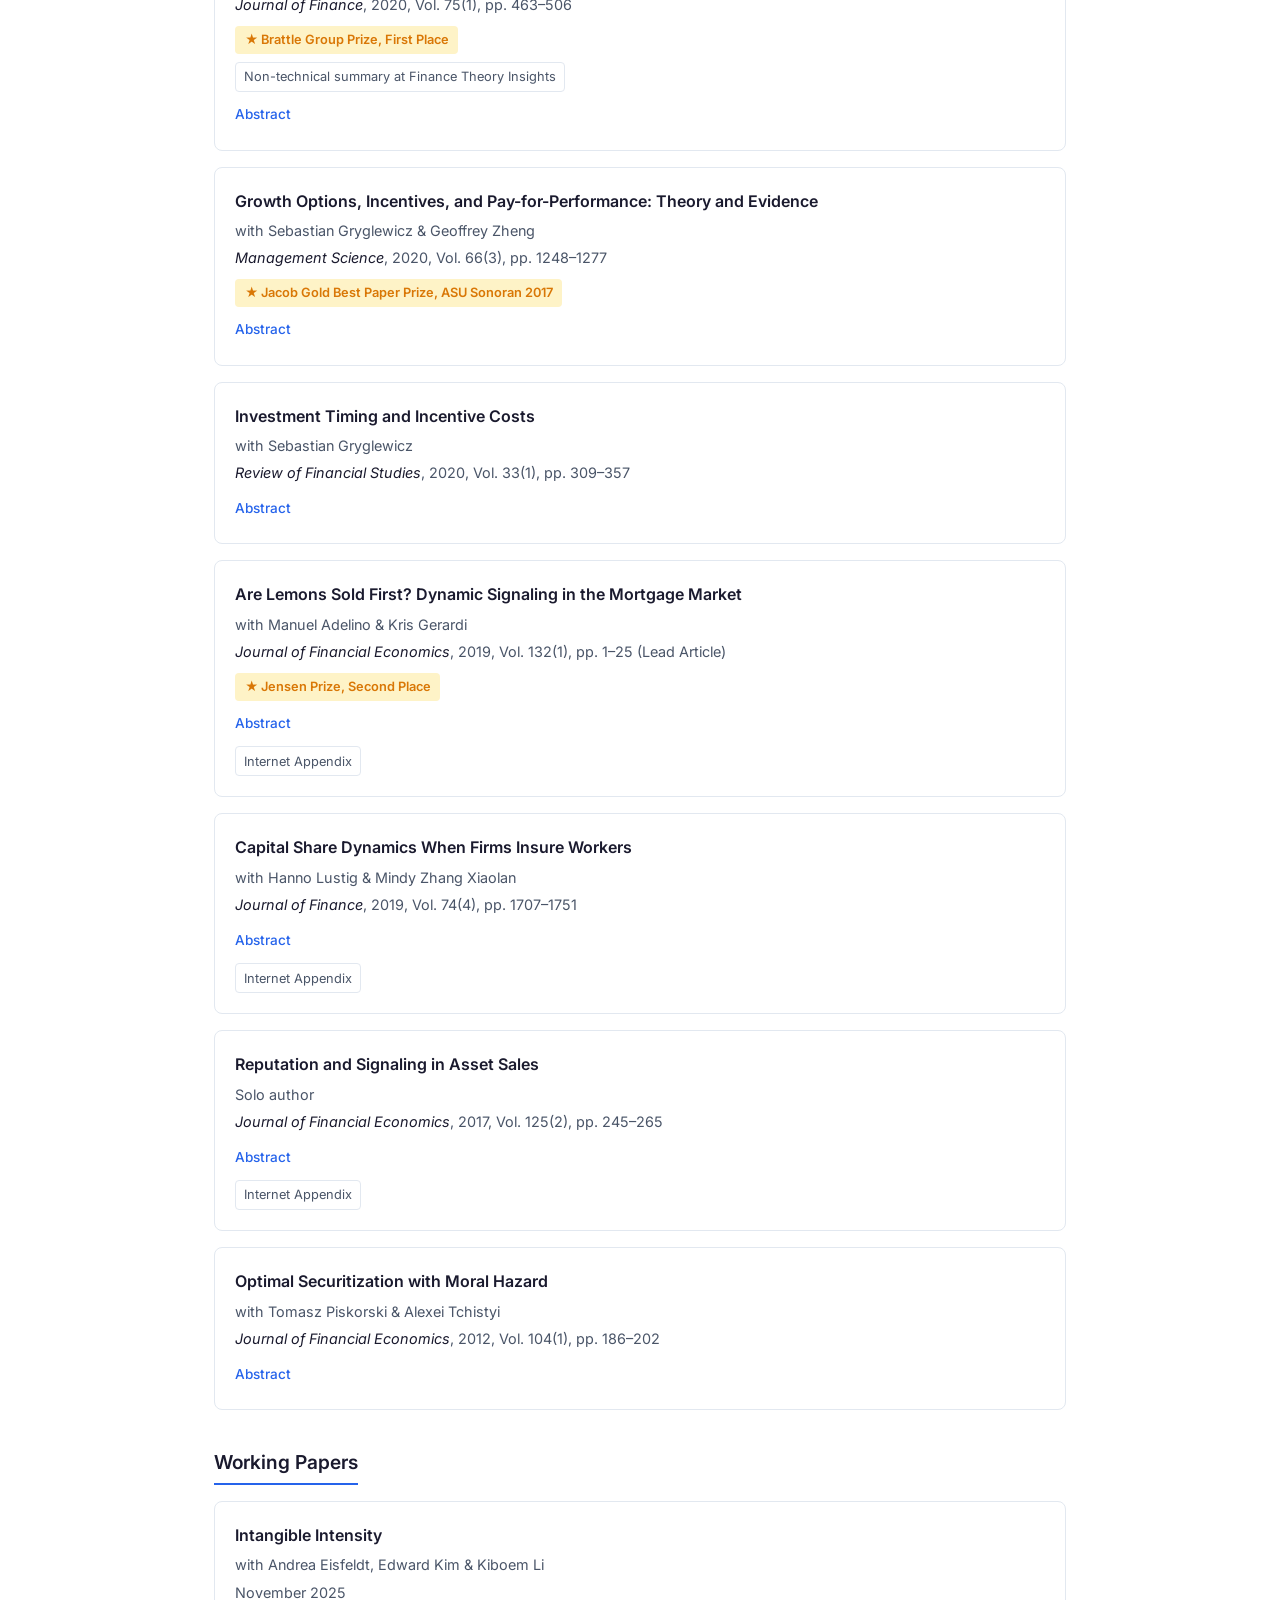
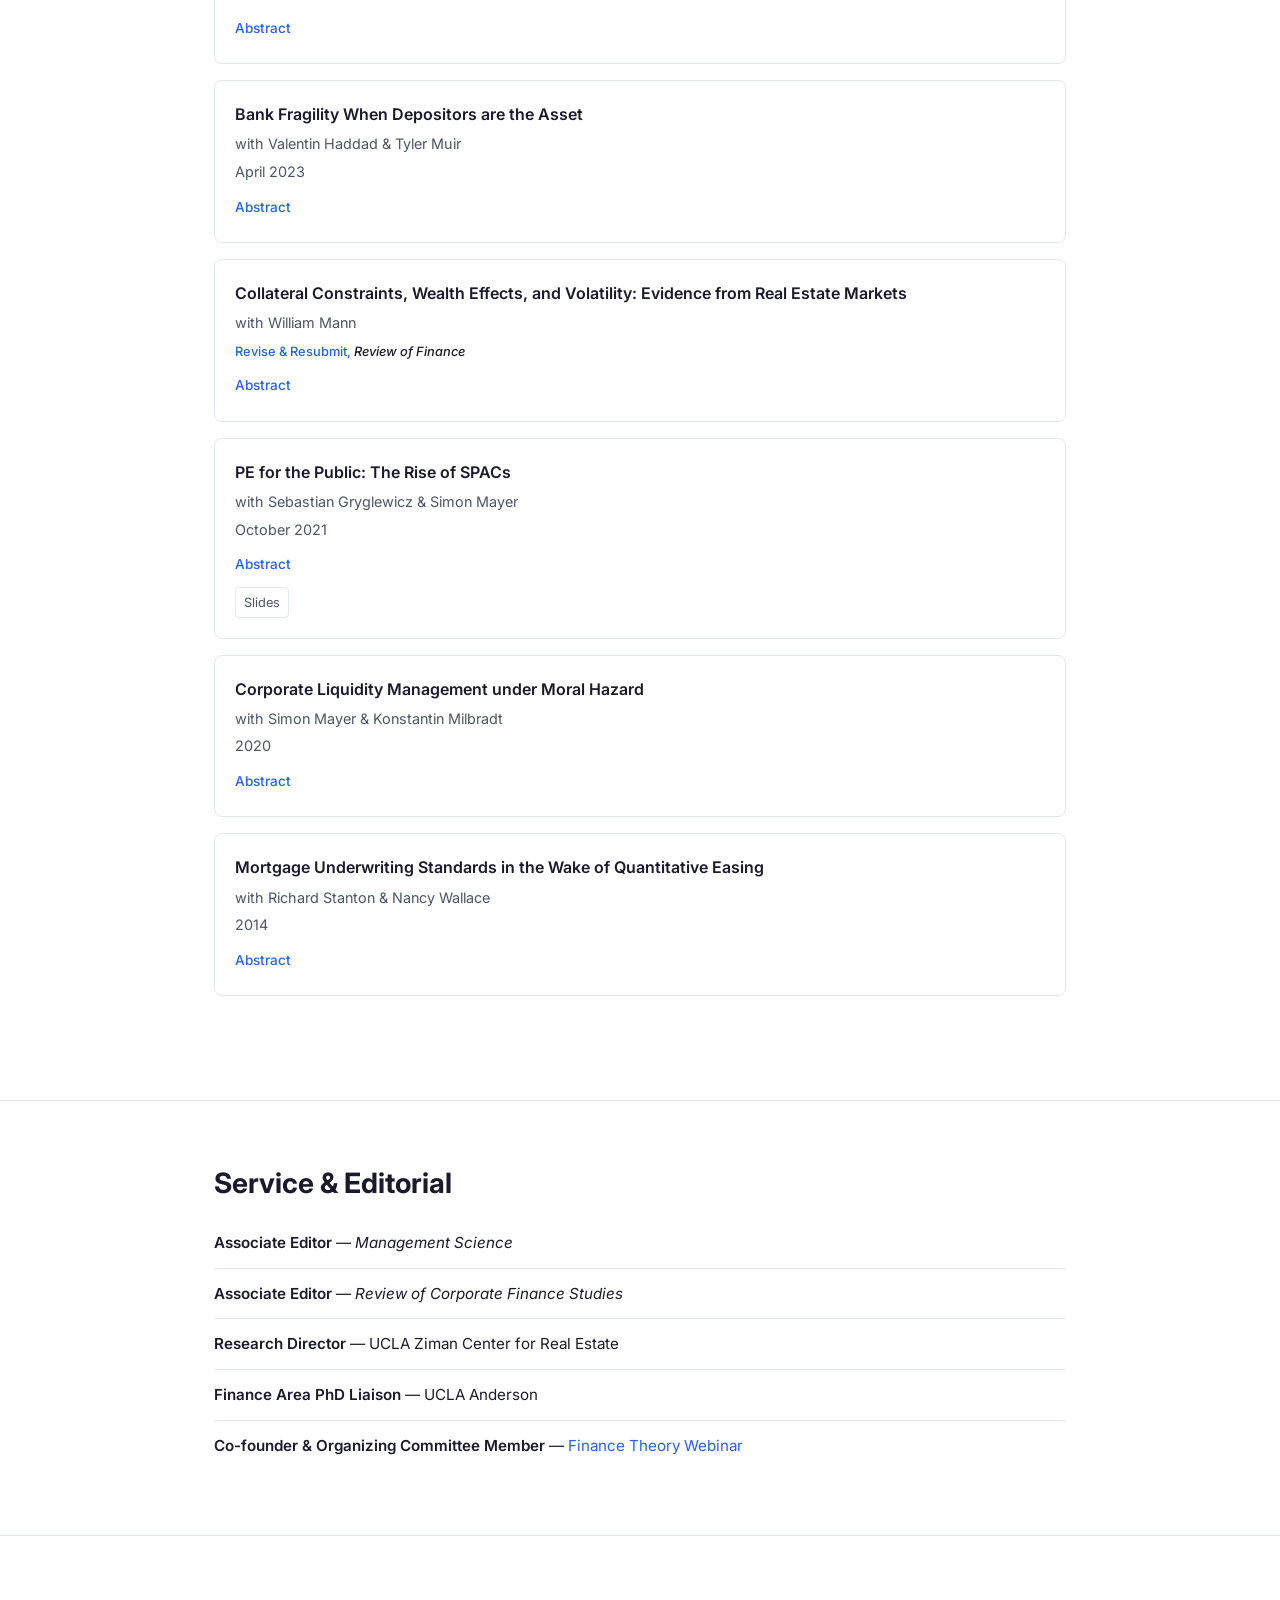
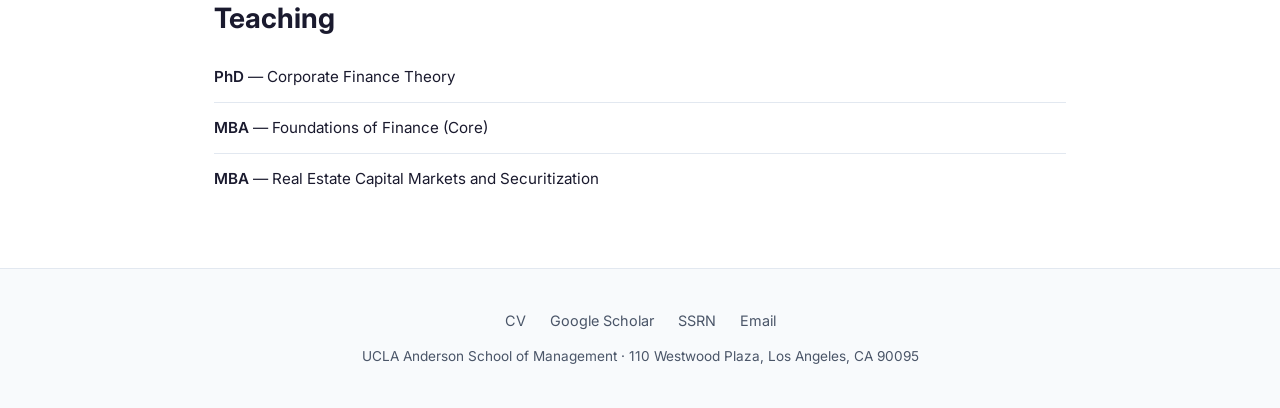
==== commit b0d88ef6: "Trim What's New to 2026 items Co-Authored-By: Claude Opus 5.5 <noreply@anthropic.com>" ====
--- a/index.html
+++ b/index.html
@@ -75,22 +75,6 @@
           <span class="news-date">Jan 2026</span>
           <span class="news-text"><strong><a href="papers/bank-fragility-depositors-asset.pdf" target="_blank">"Bank Fragility When Depositors are the Asset"</a></strong> substantially revised</span>
         </div>
-        <div class="news-item">
-          <span class="news-date">Nov 2025</span>
-          <span class="news-text"><strong><a href="https://doi.org/10.1093/restud/rdaf009" target="_blank">"A Theory of Cash Flow Based Financing with Distress Resolution"</a></strong> published in <em>Review of Economic Studies</em></span>
-        </div>
-        <div class="news-item">
-          <span class="news-date">Nov 2025</span>
-          <span class="news-text">New working paper: <strong><a href="https://papers.ssrn.com/sol3/papers.cfm?abstract_id=5779844" target="_blank">"Intangible Intensity"</a></strong> with Eisfeldt, Kim, and Li</span>
-        </div>
-        <div class="news-item">
-          <span class="news-date">Oct 2025</span>
-          <span class="news-text">Review article on <strong><a href="papers/signaling-in-the-mortgage-market.pdf" target="_blank">signaling in the mortgage market</a></strong></span>
-        </div>
-        <div class="news-item">
-          <span class="news-date">Jun 2025</span>
-          <span class="news-text">Awarded the <strong><a href="https://www.anderson.ucla.edu/faculty-and-research/faculty-awards" target="_blank">Neidorf "Decade" Teaching Award</a></strong> at UCLA Anderson</span>
-        </div>
         <!-- TODO: Add more news items here -->
       </div>
     </div>
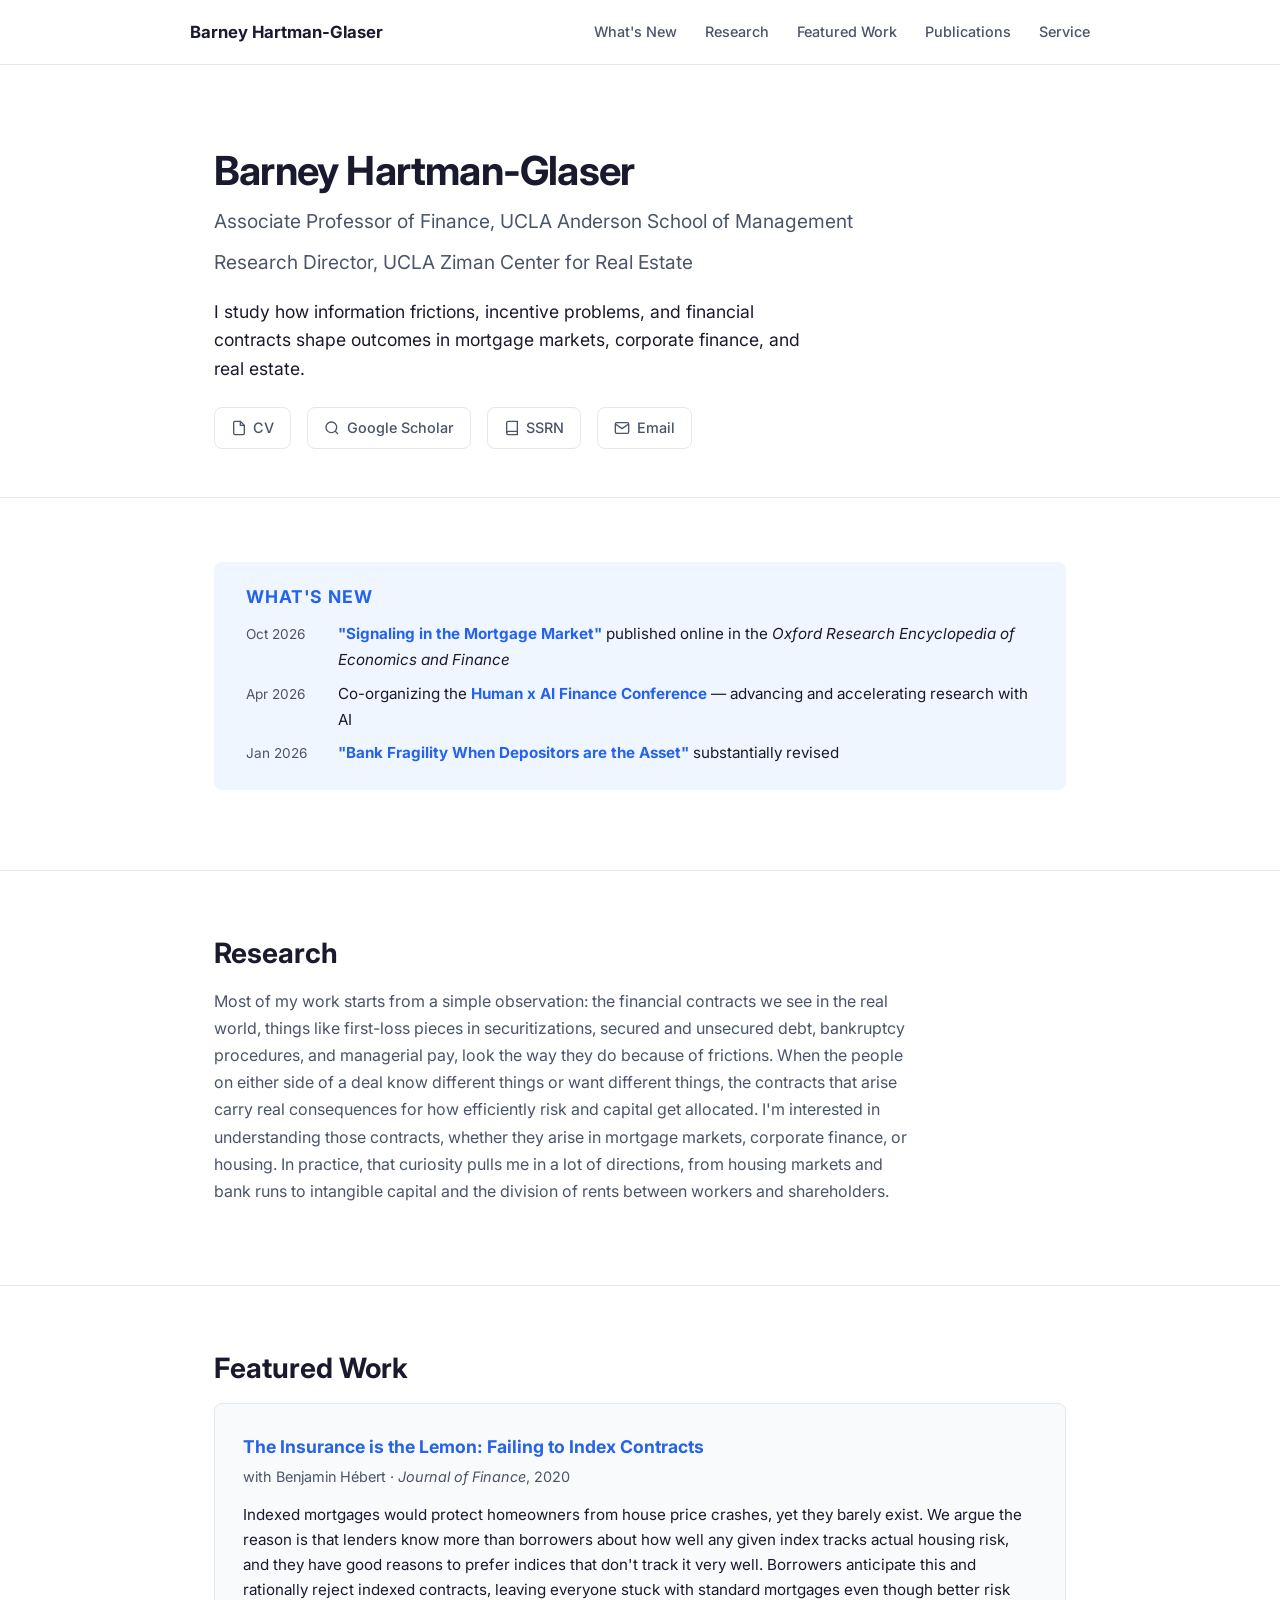
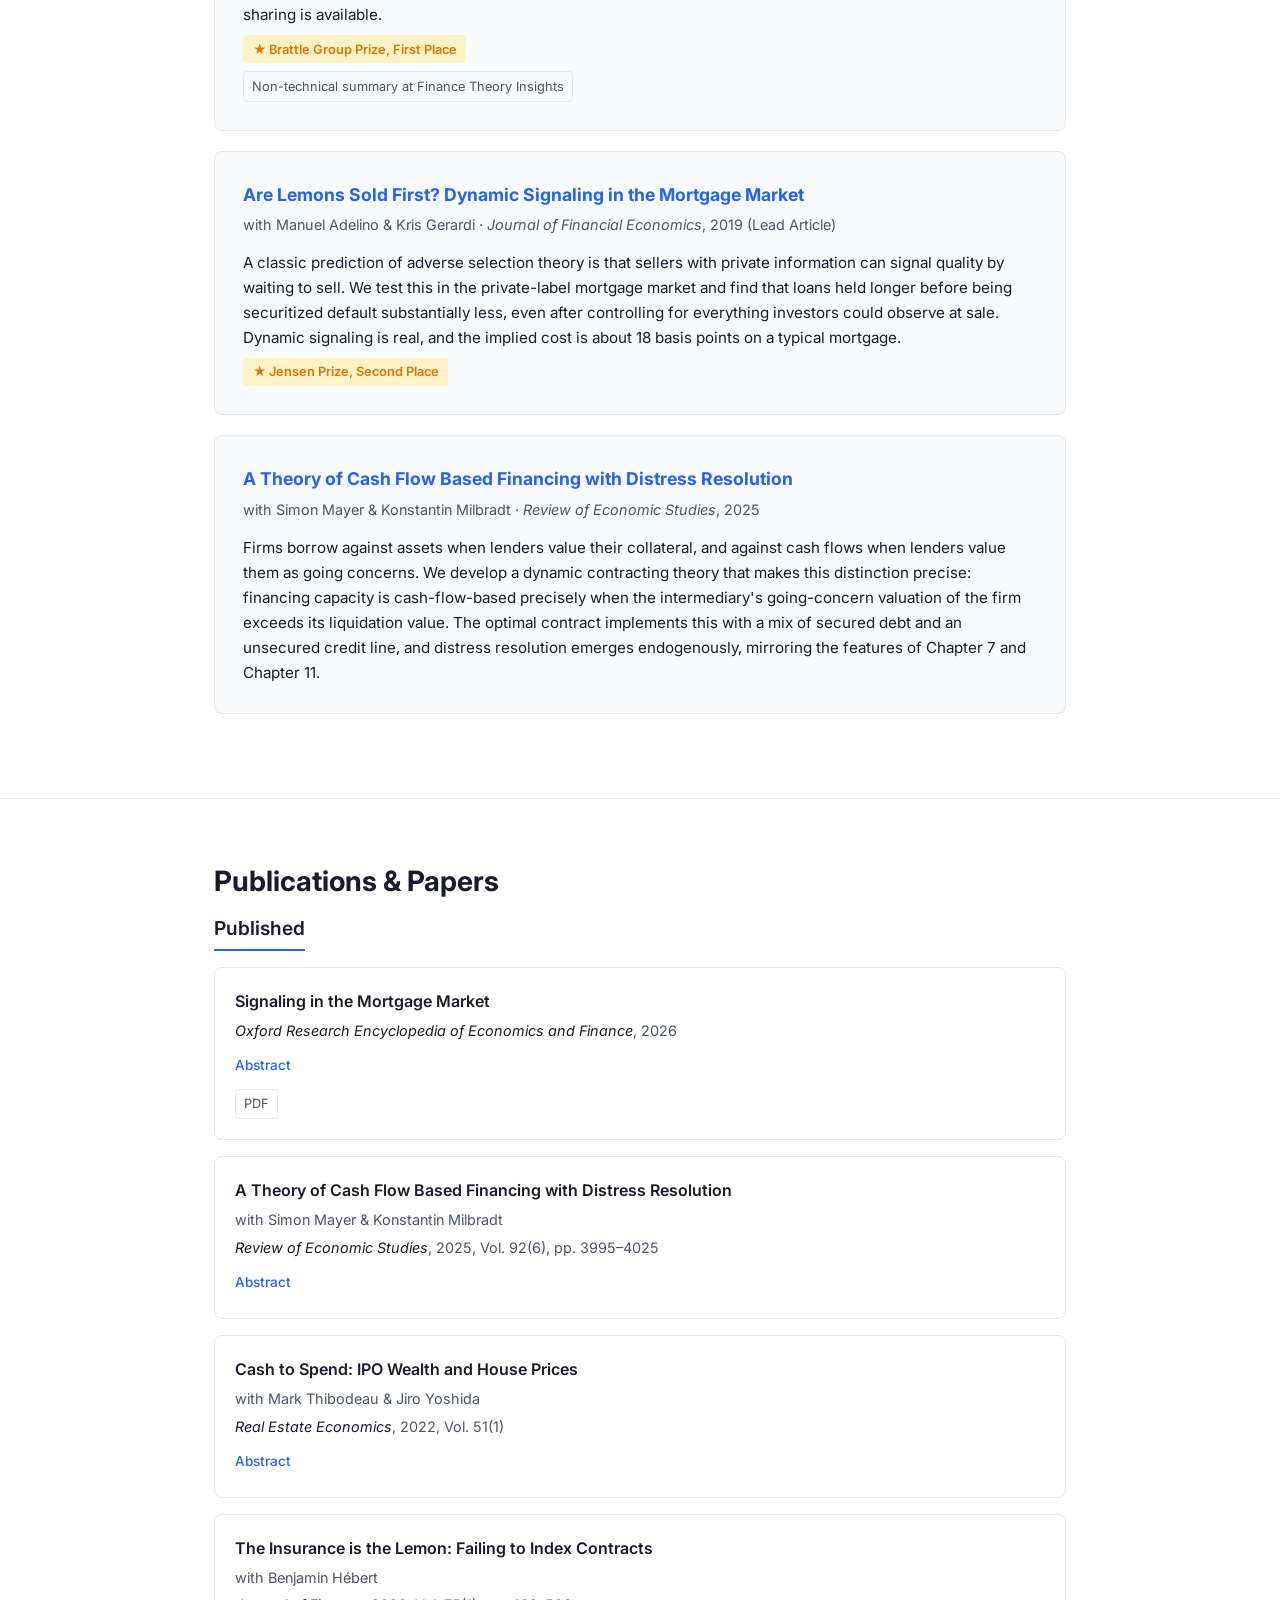
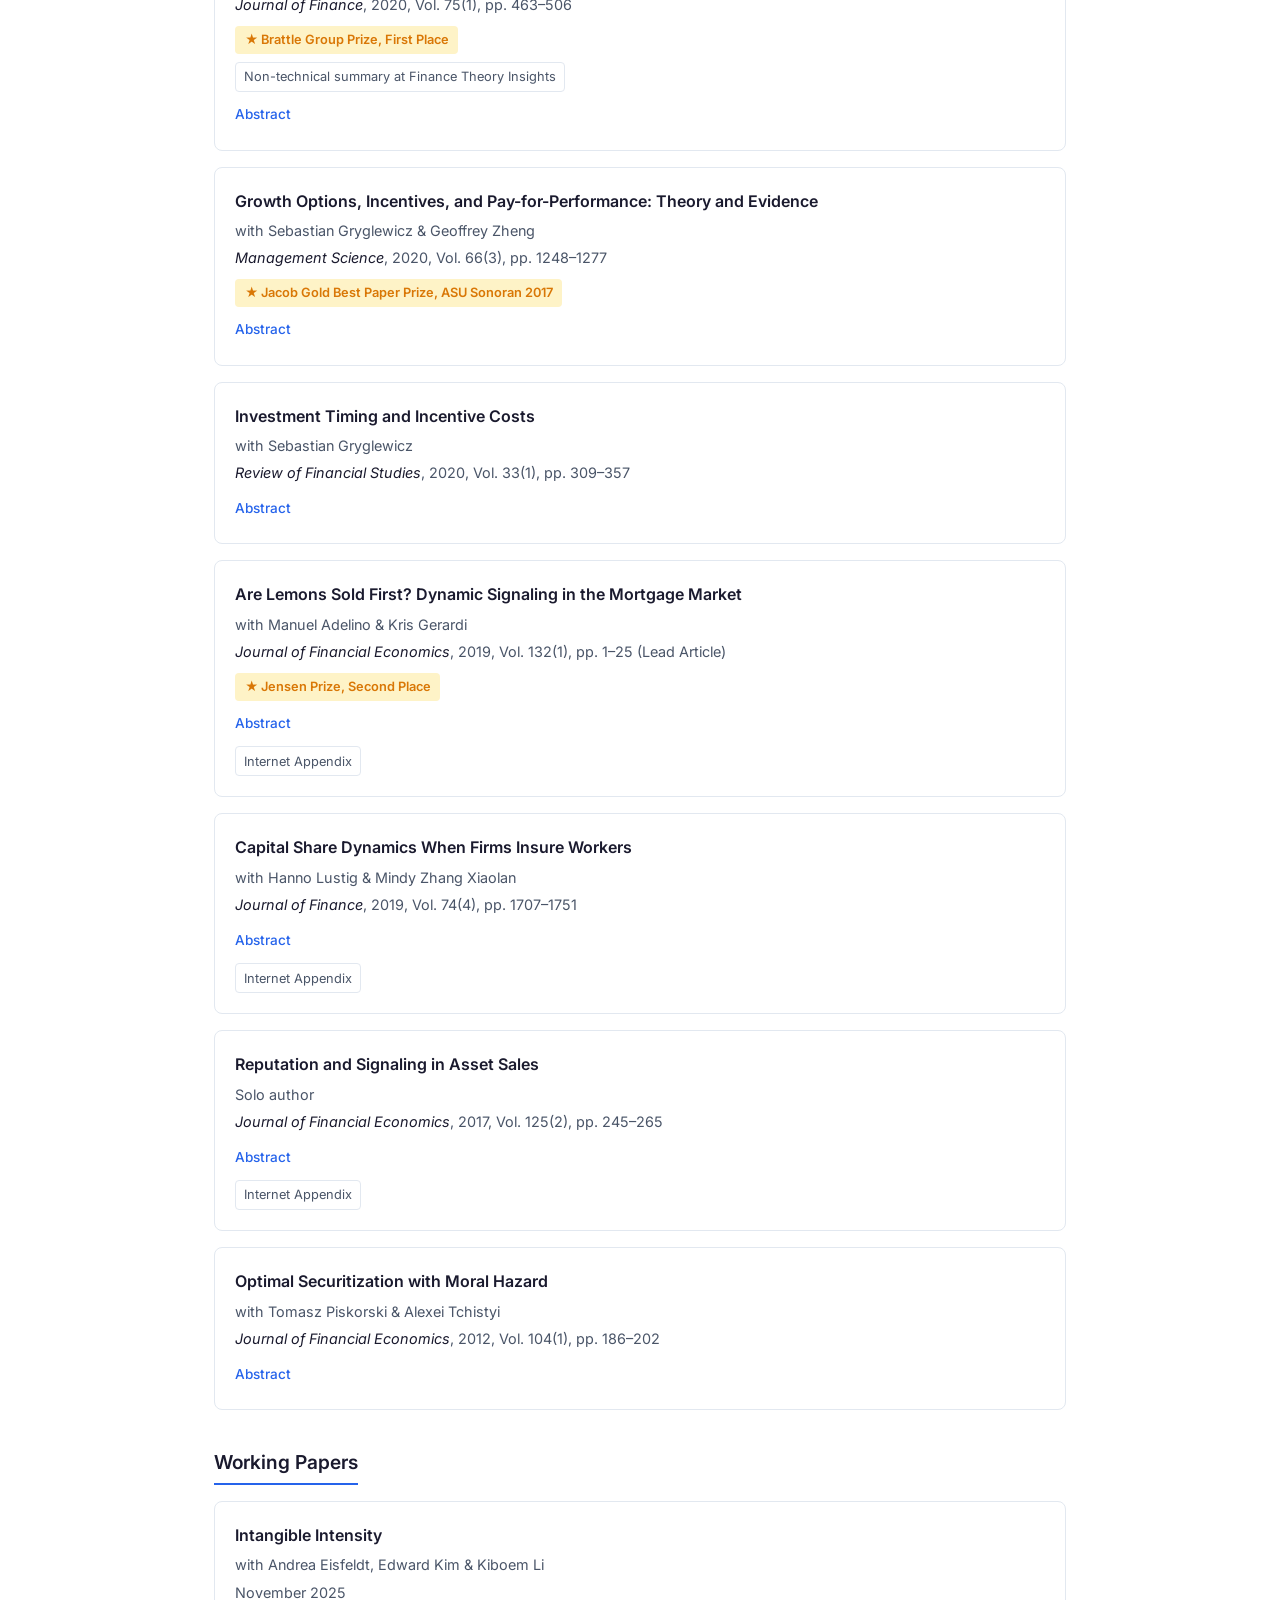
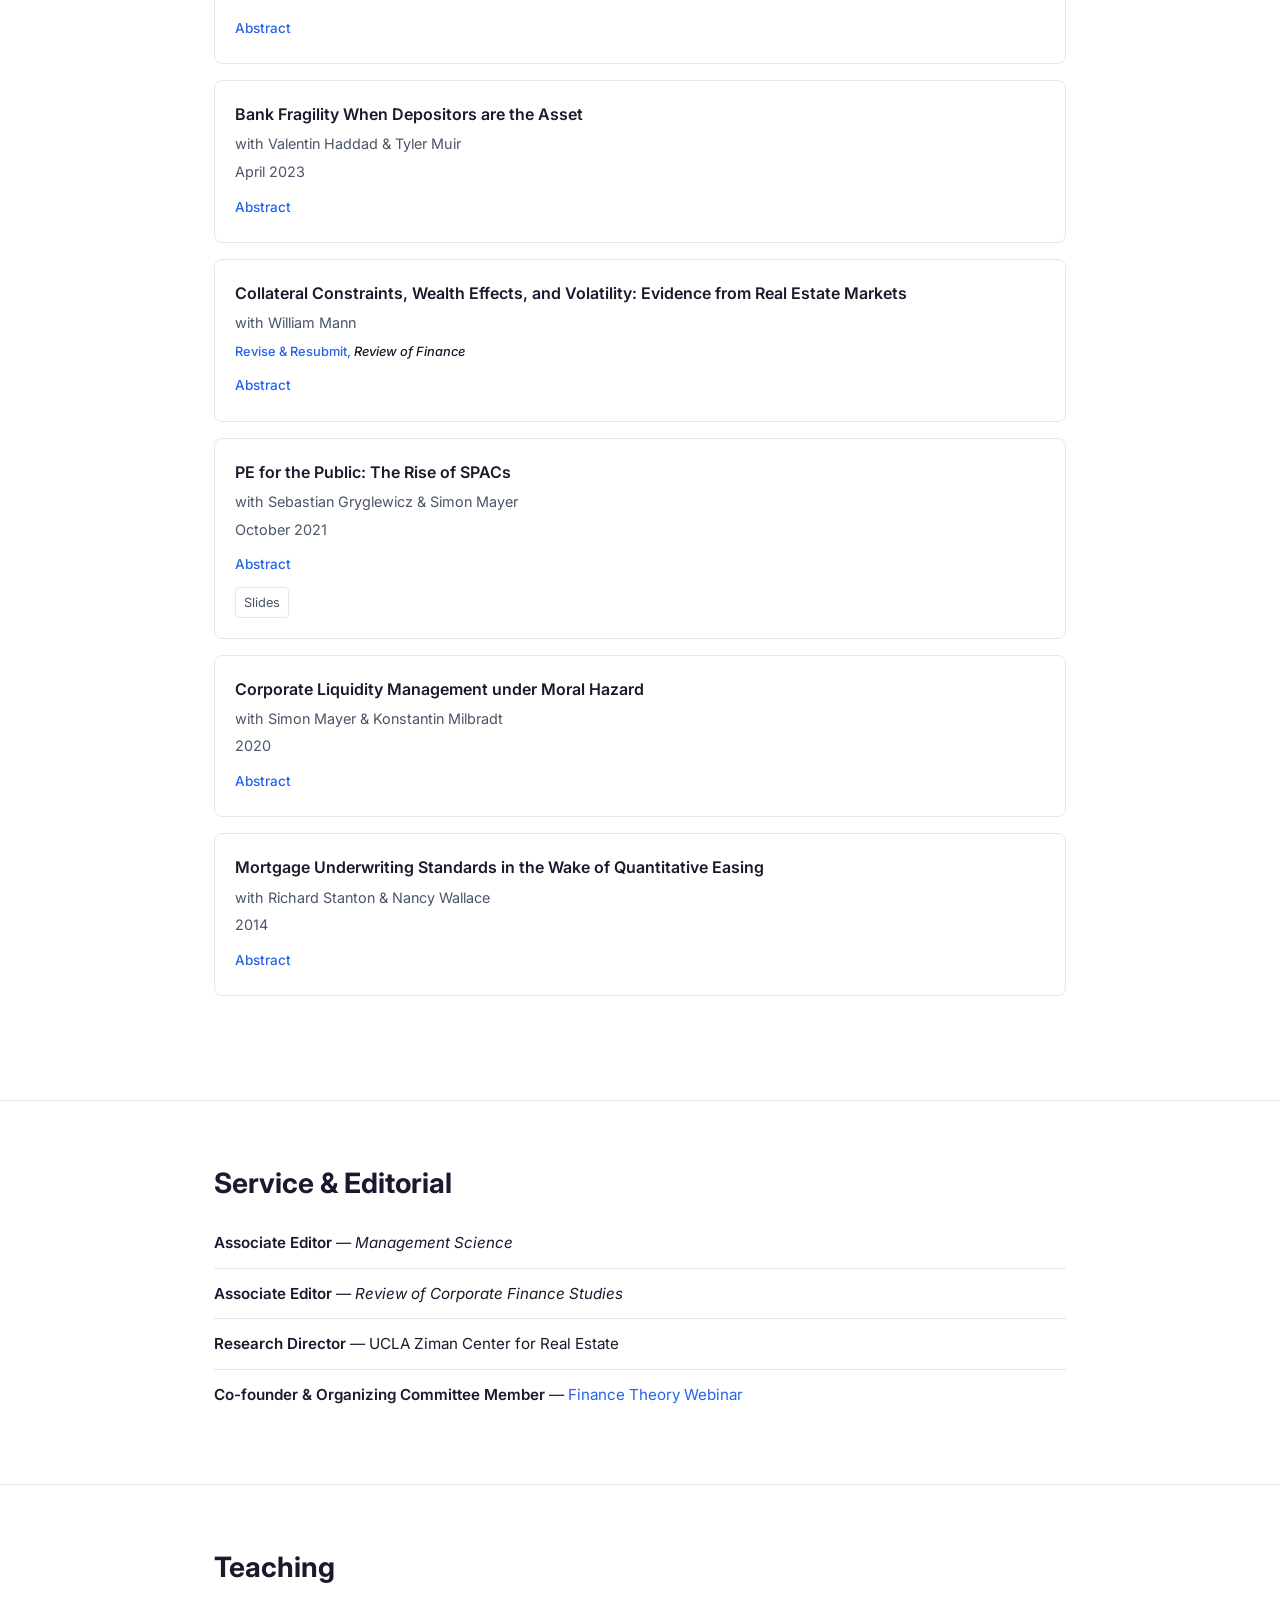
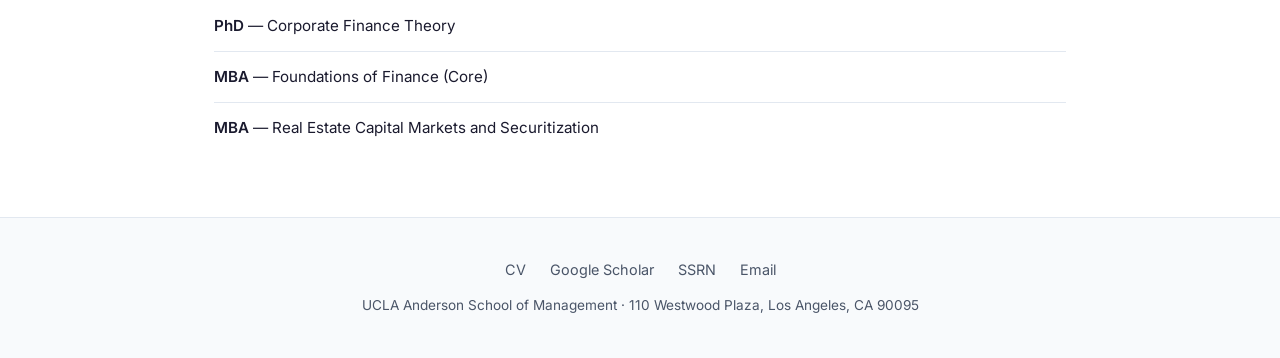
==== commit f4980738: "Remove Finance Area PhD Liaison from service Co-Authored-By: Claude Opus 5.5 <noreply@anthropic.com>" ====
--- a/index.html
+++ b/index.html
@@ -284,7 +284,6 @@
       <li><span class="service-role">Associate Editor</span> — <em>Management Science</em></li>
       <li><span class="service-role">Associate Editor</span> — <em>Review of Corporate Finance Studies</em></li>
       <li><span class="service-role">Research Director</span> — UCLA Ziman Center for Real Estate</li>
-      <li><span class="service-role">Finance Area PhD Liaison</span> — UCLA Anderson</li>
       <li><span class="service-role">Co-founder &amp; Organizing Committee Member</span> — <a href="https://ftwebinar.org" target="_blank">Finance Theory Webinar</a></li>
       <!-- TODO: Add additional service roles, conference organizing, etc. -->
     </ul>
